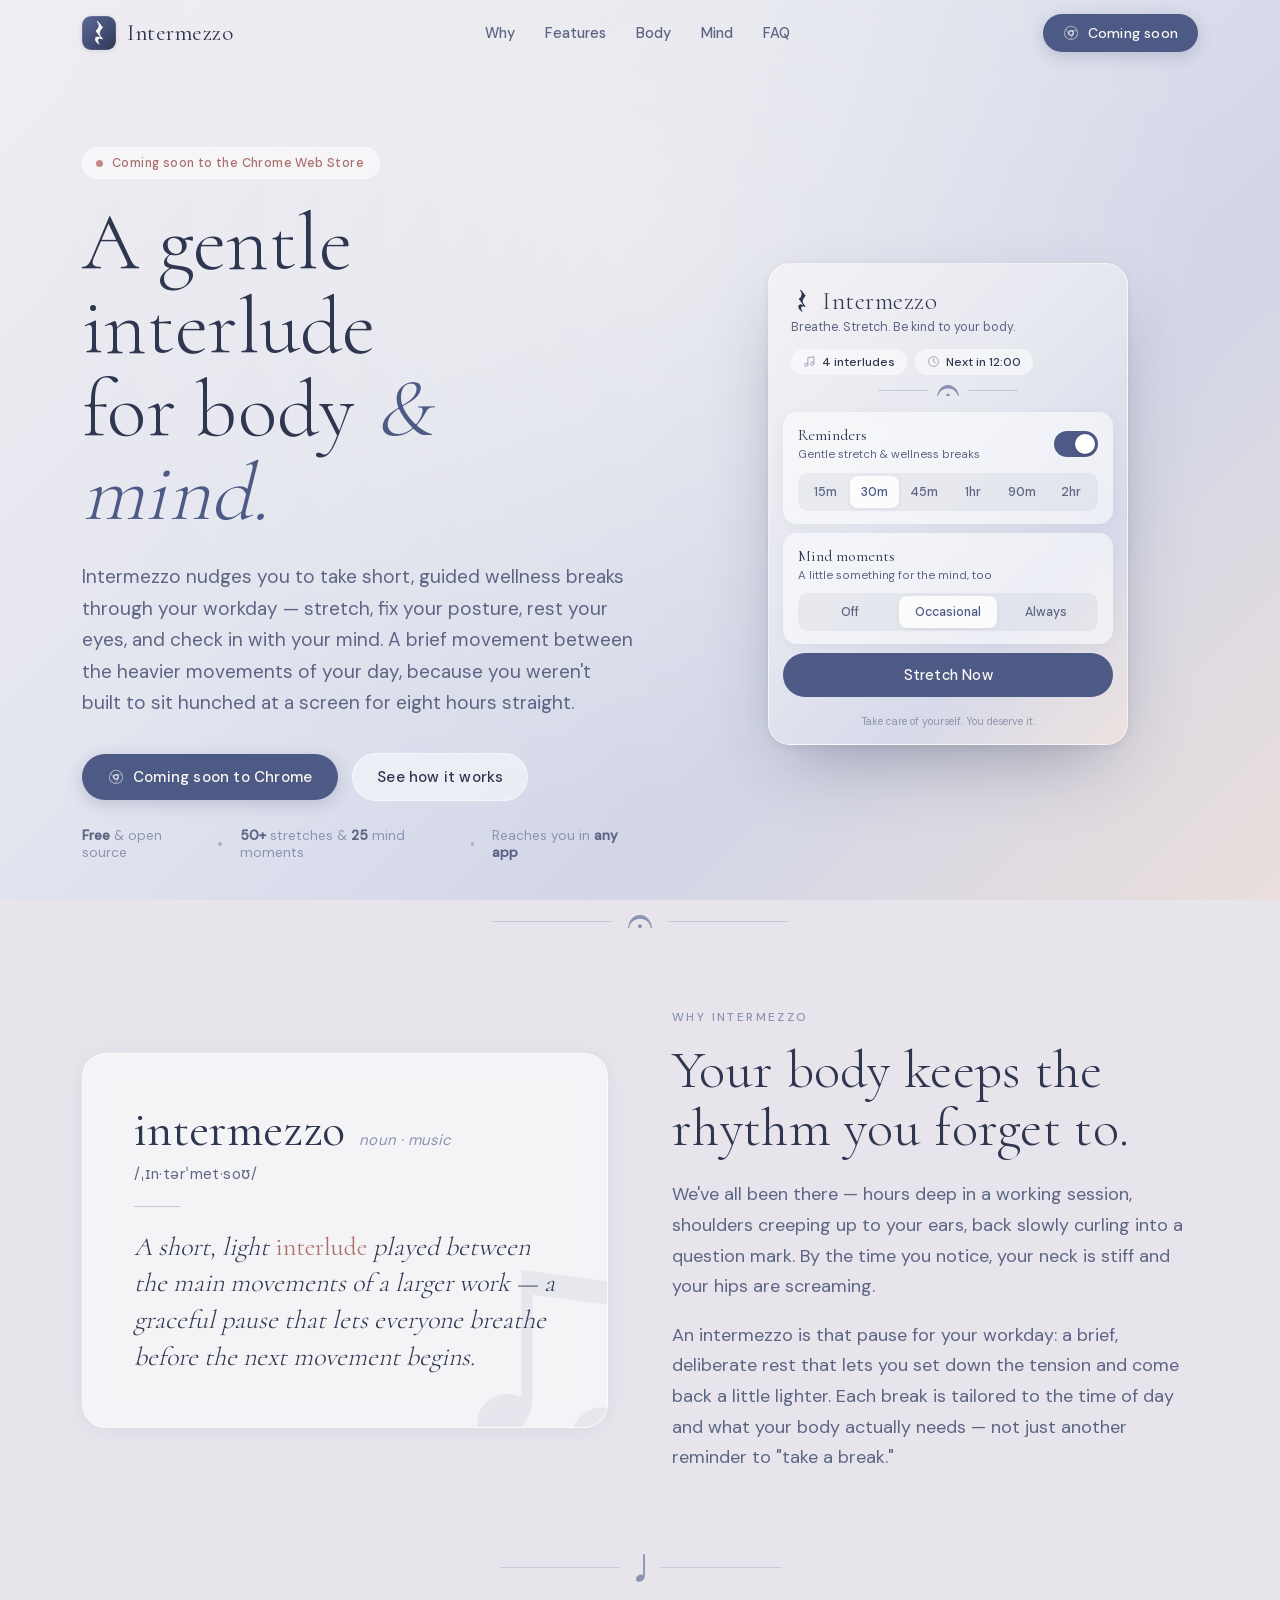
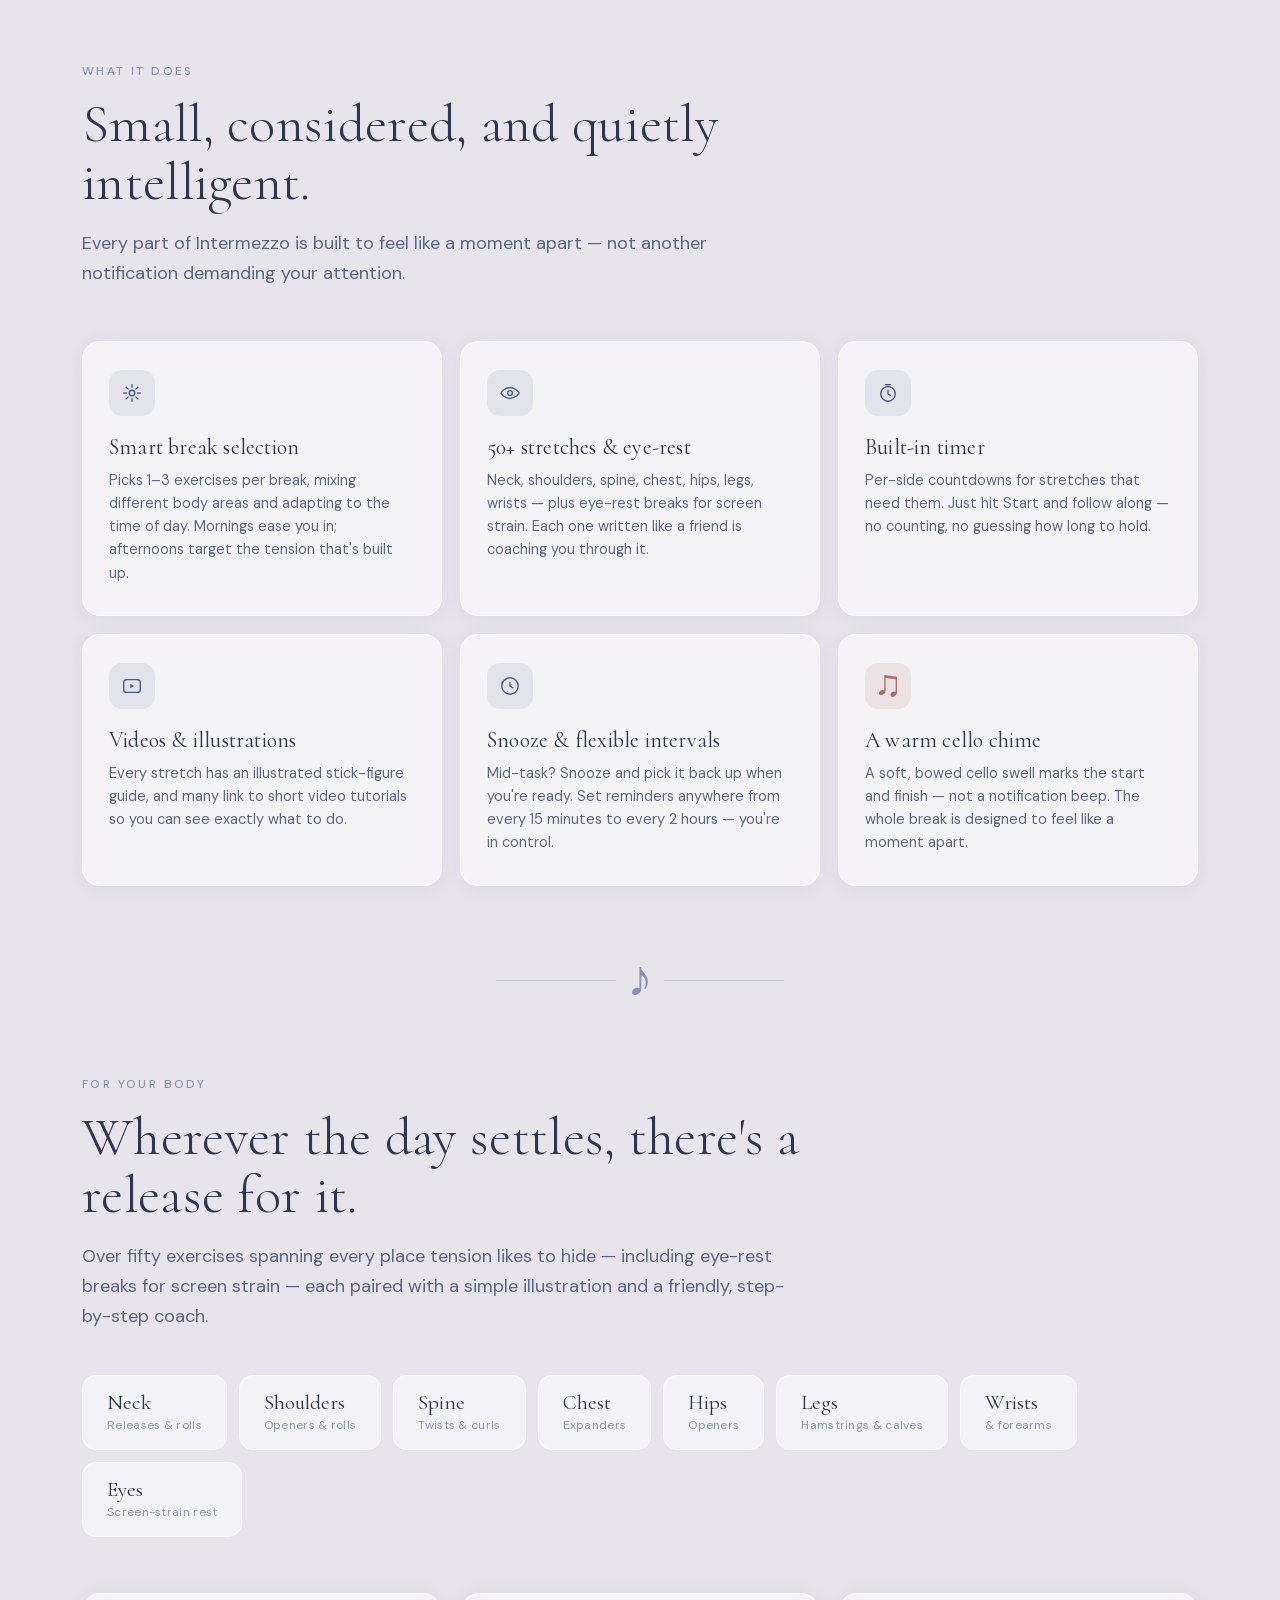
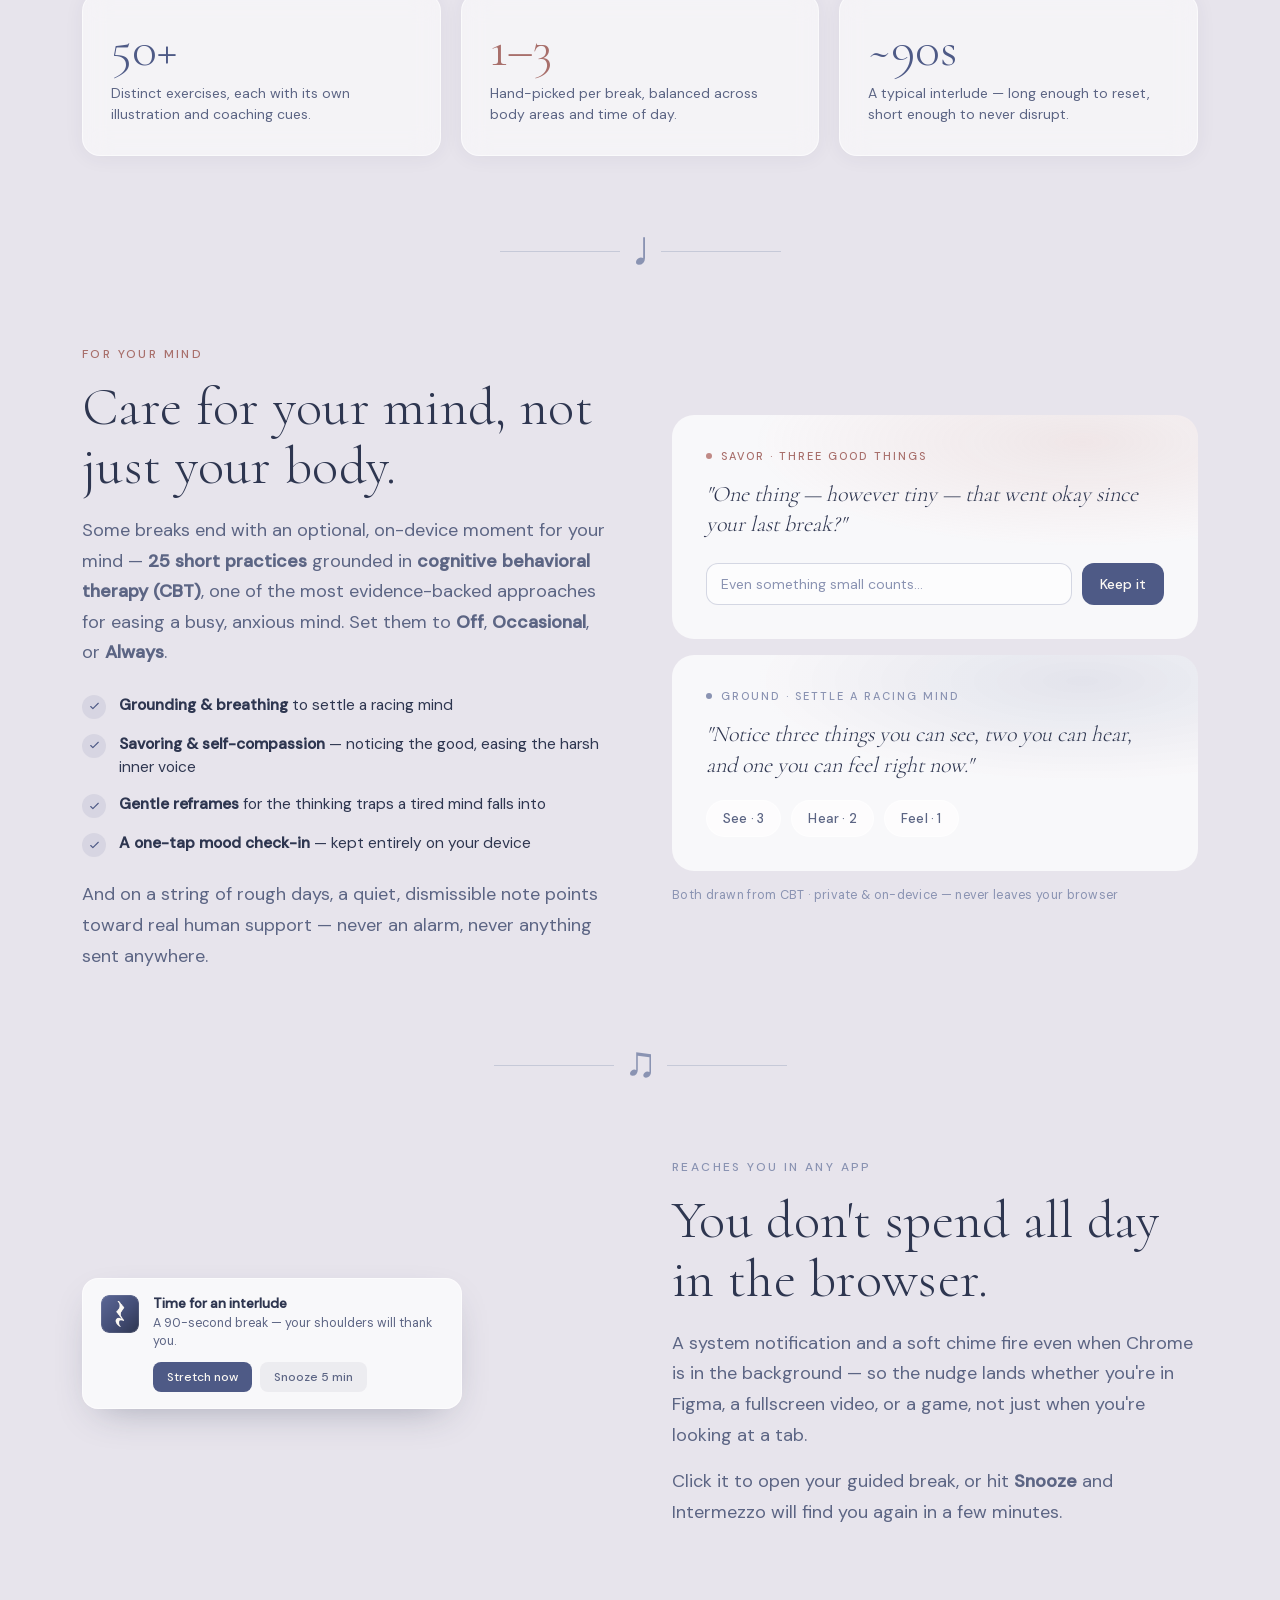
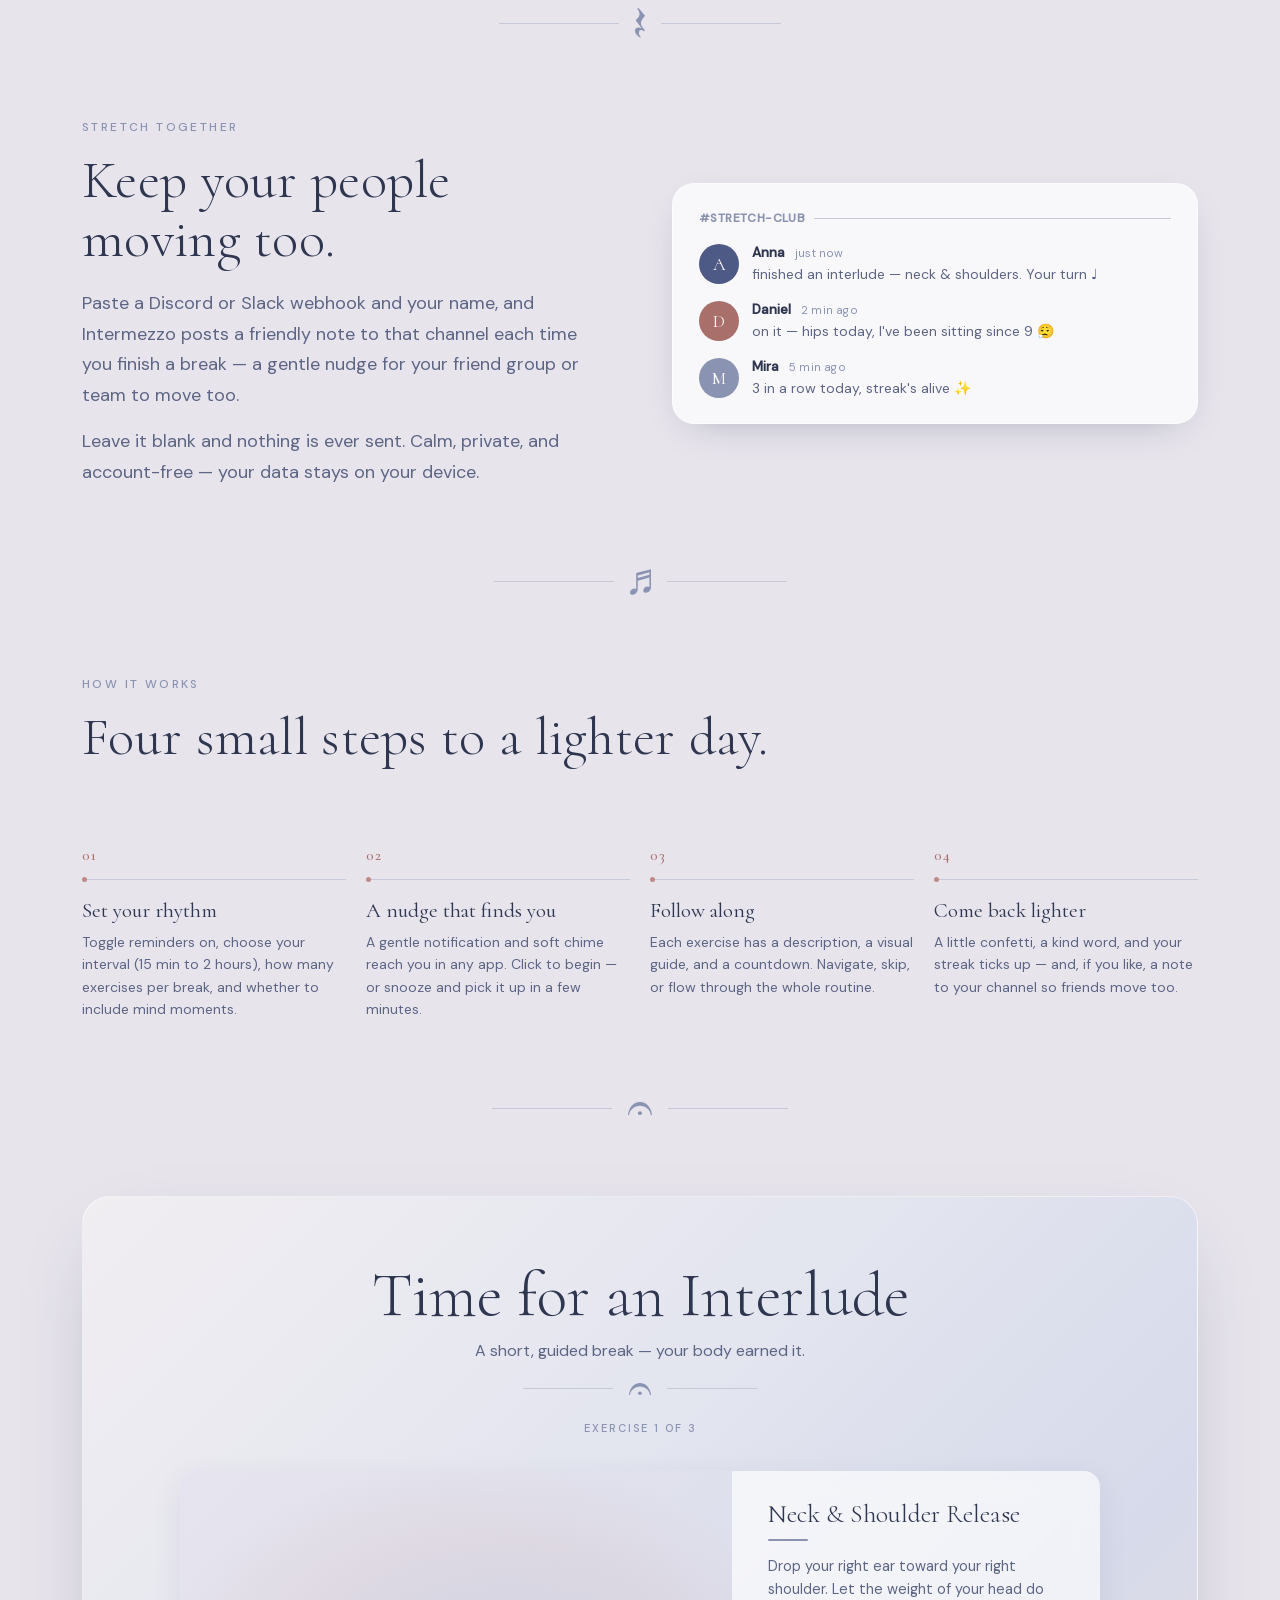
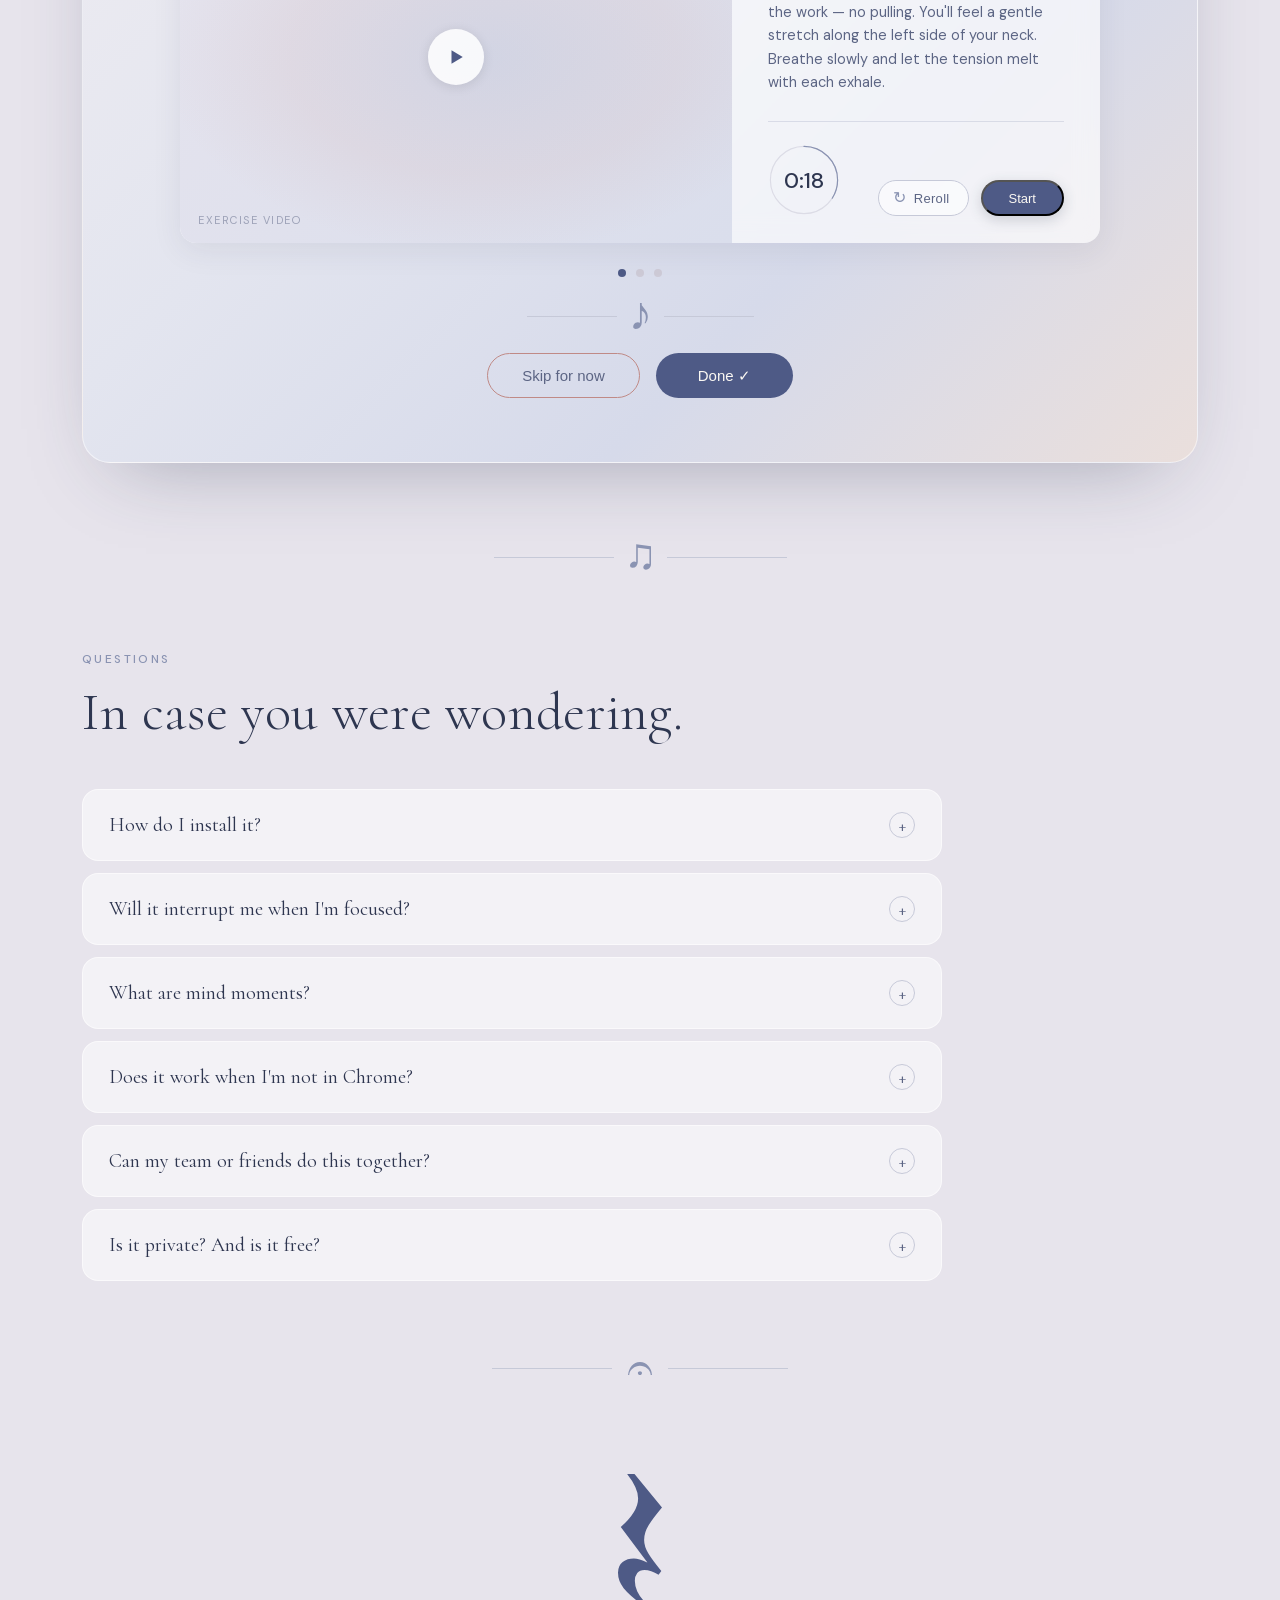
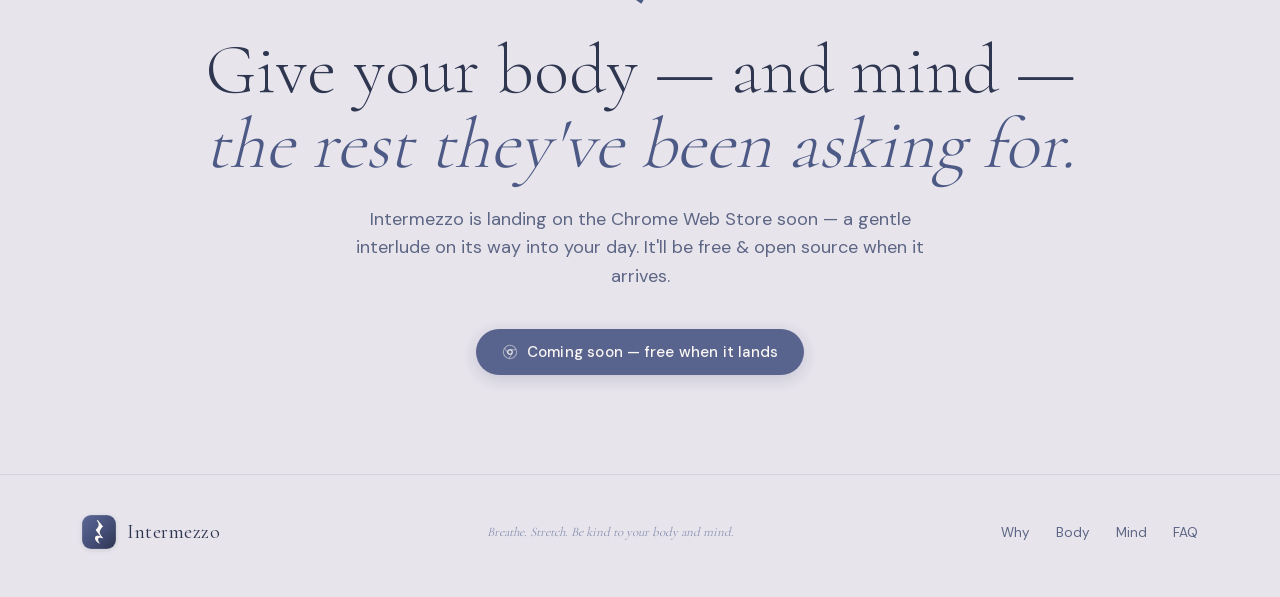
==== site/index.html @ 26ec8804 "feat(site): add /go→YouTube referral redirect, refresh favicon cache headers" ====
<!DOCTYPE html>
<html lang="en">
<head>
<meta charset="UTF-8" />
<meta name="viewport" content="width=device-width, initial-scale=1.0" />
<title>Intermezzo — Breathe, stretch, be kind to your body and mind</title>
<meta name="description" content="A Chrome extension with gentle reminders to stretch, fix your posture, and check in with your mind — reaching you in any app, throughout your workday." />
<link rel="canonical" href="https://intermezzo.care/" />
<meta name="theme-color" content="#E7E4EC" />

<!-- Open Graph / social -->
<meta property="og:type" content="website" />
<meta property="og:site_name" content="Intermezzo" />
<meta property="og:url" content="https://intermezzo.care/" />
<meta property="og:title" content="Intermezzo — A gentle interlude for body & mind" />
<meta property="og:description" content="A Chrome extension with gentle reminders to stretch, fix your posture, and check in with your mind — reaching you in any app, throughout your workday." />
<meta property="og:image" content="https://intermezzo.care/icon128.png" />
<meta name="twitter:card" content="summary" />
<meta name="twitter:title" content="Intermezzo — A gentle interlude for body & mind" />
<meta name="twitter:description" content="Gentle reminders to stretch, fix your posture, and check in with your mind — throughout your workday." />
<meta name="twitter:image" content="https://intermezzo.care/icon128.png" />

<link rel="icon" href="favicon.svg?v=2" type="image/svg+xml" />
<link rel="stylesheet" href="styles.css" />

<!-- Vercel Web Analytics -->
<script>
  window.va = window.va || function () { (window.vaq = window.vaq || []).push(arguments); };
</script>
<script defer src="https://cdn.vercel-insights.com/v1/script.js"></script>
</head>
<body>

<div class="bg-base"></div>
<div class="bg-breath"></div>

<!-- ===== NAV ===== -->
<header class="nav" id="nav">
  <div class="wrap nav-inner">
    <a class="brand" href="#top">
      <img class="mark" src="icon128.png" alt="Intermezzo" width="34" height="34" />
      <span class="name">Intermezzo</span>
    </a>
    <nav class="nav-links">
      <a href="#why">Why</a>
      <a href="#features">Features</a>
      <a href="#body">Body</a>
      <a href="#mind">Mind</a>
      <a href="#faq">FAQ</a>
    </nav>
    <a class="btn btn-primary btn-sm" href="#install">
      <svg class="chrome-dot" viewBox="0 0 24 24" fill="none" aria-hidden="true"><circle cx="12" cy="12" r="10" stroke="currentColor" stroke-width="1.6" opacity="0.5"/><circle cx="12" cy="12" r="3.4" stroke="currentColor" stroke-width="1.6"/><path d="M12 8.6H21M8.7 13.9L4.2 6.2M15.3 13.9L10.8 21.6" stroke="currentColor" stroke-width="1.4" opacity="0.5"/></svg>
      Coming soon
    </a>
  </div>
</header>

<a id="top"></a>

<!-- ===== HERO ===== -->
<section class="hero">
  <div class="wrap hero-grid">
    <div class="hero-copy">
      <span class="soon-badge"><span class="soon-dot"></span>Coming soon to the Chrome Web Store</span>
      <h1>A gentle interlude<br />for body <em>&amp; mind.</em></h1>
      <p class="lead">Intermezzo nudges you to take short, guided wellness breaks through your workday — stretch, fix your posture, rest your eyes, and check in with your mind. A brief movement between the heavier movements of your day, because you weren't built to sit hunched at a screen for eight hours straight.</p>
      <div class="hero-cta">
        <a class="btn btn-primary" href="#install">
          <svg class="chrome-dot" viewBox="0 0 24 24" fill="none" aria-hidden="true"><circle cx="12" cy="12" r="10" stroke="currentColor" stroke-width="1.6" opacity="0.5"/><circle cx="12" cy="12" r="3.4" stroke="currentColor" stroke-width="1.6"/><path d="M12 8.6H21M8.7 13.9L4.2 6.2M15.3 13.9L10.8 21.6" stroke="currentColor" stroke-width="1.4" opacity="0.5"/></svg>
          Coming soon to Chrome
        </a>
        <a class="btn btn-ghost" href="#how">See how it works</a>
      </div>
      <div class="hero-meta">
        <span><b>Free</b> &amp; open source</span>
        <span class="dot"></span>
        <span><b>50+</b> stretches &amp; <b>25</b> mind moments</span>
        <span class="dot"></span>
        <span>Reaches you in <b>any app</b></span>
      </div>
    </div>

    <!-- Popup mock -->
    <div class="popup-stage">
      <div class="popup-glow"></div>
      <div class="popup-card">
        <div class="pp-head">
          <div class="pp-brand">
            <svg class="pmark" viewBox="51 -878 256 755" fill="none" aria-hidden="true"><path d="M104-878L147-878L307-683Q257-624 230-581Q203-538 203-494L203-494Q203-457 227-416.50Q251-376 303-314L303-314L287-292Q243-320 205-320L205-320Q177-320 163-301.50Q149-283 149-257L149-257Q149-225 162.50-196.50Q176-168 199-142L199-142L186-123Q117-173 84-214Q51-255 51-303L51-303Q51-346 78-366Q105-386 143-386L143-386Q173-386 221-363L221-363L221-365L67-570Q168-659 168-736L168-736Q168-797 104-878L104-878Z" fill="#2E3650"/></svg>
            <span class="pp-title">Intermezzo</span>
          </div>
          <div class="pp-tag">Breathe. Stretch. Be kind to your body.</div>
          <div class="pp-stats">
            <span class="pp-pill">
              <svg width="13" height="13" viewBox="0 0 24 24" fill="none"><path d="M9 18V5l11-2v13" stroke="currentColor" stroke-width="1.5" stroke-linecap="round" stroke-linejoin="round"/><circle cx="6" cy="18" r="3" stroke="currentColor" stroke-width="1.5"/><circle cx="17" cy="16" r="3" stroke="currentColor" stroke-width="1.5"/></svg>
              4 interludes
            </span>
            <span class="pp-pill">
              <svg width="13" height="13" viewBox="0 0 24 24" fill="none"><circle cx="12" cy="12" r="9" stroke="currentColor" stroke-width="1.5"/><path d="M12 7v5l3.5 2" stroke="currentColor" stroke-width="1.5" stroke-linecap="round"/></svg>
              Next in 12:00
            </span>
          </div>
        </div>

        <div class="pp-divider">
          <span class="l"></span>
          <svg width="22" viewBox="50 -1000 658 352" fill="none" aria-hidden="true"><path d="M708-648L673-648Q671-698 646-743Q621-788 579.50-823Q538-858 486-878Q434-898 378-898L378-898Q324-898 272.50-879Q221-860 179-825.50Q137-791 111-746Q85-701 83-648L83-648L50-648Q57-720 83-783.50Q109-847 152-896Q195-945 252-972.50Q309-1000 378-1000L378-1000Q447-1000 505.50-971.50Q564-943 607.50-894Q651-845 677-781.50Q703-718 708-648L708-648ZM378-648L378-648Q353-648 337-662Q321-676 321-699L321-699Q321-719 337.50-732.50Q354-746 378-746L378-746Q401-746 417-731.50Q433-717 433-699L433-699Q433-676 417-662Q401-648 378-648Z" fill="#8A93B2"/></svg>
          <span class="l"></span>
        </div>

        <div class="pp-body">
          <div class="pp-card">
            <div class="pp-row">
              <div>
                <div class="pp-label">Reminders</div>
                <div class="pp-sub">Gentle stretch &amp; wellness breaks</div>
              </div>
              <div class="pp-switch"></div>
            </div>
            <div class="pp-interval" style="grid-template-columns:repeat(6,1fr);">
              <span>15m</span>
              <span class="on">30m</span>
              <span>45m</span>
              <span>1hr</span>
              <span>90m</span>
              <span>2hr</span>
            </div>
          </div>
          <div class="pp-card">
            <div class="pp-label">Mind moments</div>
            <div class="pp-sub">A little something for the mind, too</div>
            <div class="pp-interval three" style="margin-top:10px;">
              <span>Off</span>
              <span class="on">Occasional</span>
              <span>Always</span>
            </div>
          </div>
          <div class="pp-cta">Stretch Now</div>
        </div>
        <div class="pp-foot">Take care of yourself. You deserve it.</div>
      </div>
    </div>
  </div>
</section>

<!-- divider · fermata -->
<div class="wrap"><div class="fermata-rule">
  <span class="line"></span>
  <span class="glyph" style="display:inline-flex;"><svg width="24" height="13" viewBox="50 -1000 658 352" fill="none" aria-hidden="true"><path d="M708-648L673-648Q671-698 646-743Q621-788 579.50-823Q538-858 486-878Q434-898 378-898L378-898Q324-898 272.50-879Q221-860 179-825.50Q137-791 111-746Q85-701 83-648L83-648L50-648Q57-720 83-783.50Q109-847 152-896Q195-945 252-972.50Q309-1000 378-1000L378-1000Q447-1000 505.50-971.50Q564-943 607.50-894Q651-845 677-781.50Q703-718 708-648L708-648ZM378-648L378-648Q353-648 337-662Q321-676 321-699L321-699Q321-719 337.50-732.50Q354-746 378-746L378-746Q401-746 417-731.50Q433-717 433-699L433-699Q433-676 417-662Q401-648 378-648Z" fill="#8A93B2"/></svg></span>
  <span class="line"></span>
</div></div>

<!-- ===== WHY / DEFINITION ===== -->
<section class="band" id="why">
  <div class="wrap">
    <div class="why-grid">
      <div class="why-card glass reveal">
        <div class="def-word">intermezzo <span class="def-pos">noun · music</span></div>
        <div class="def-pron">/ˌɪn·tərˈmet·soʊ/</div>
        <div class="def-rule"></div>
        <p class="def-text">A short, light <span class="accent">interlude</span> played between the main movements of a larger work — a graceful pause that lets everyone breathe before the next movement begins.</p>
        <div class="why-glyphs">
          <svg width="150" viewBox="51 -566 484 587" fill="none" aria-hidden="true"><path d="M499-113L499-451L230-486L230-157Q230-100 196.50-62Q163-24 107-24L107-24Q51-24 51-72L51-72Q51-96 64-117.50Q77-139 99-152.50Q121-166 147-166L147-166Q172-166 194-157L194-157L194-566L535-521L535-113Q535-72 517-41.50Q499-11 471.50 5Q444 21 413 21L413 21Q357 21 357-28L357-28Q357-68 387-95Q417-122 455-122L455-122Q478-122 499-113L499-113Z" fill="currentColor"/></svg>
        </div>
      </div>
      <div class="why-body reveal">
        <div class="eyebrow" style="margin-bottom:16px;">Why Intermezzo</div>
        <h2 class="section-title" style="margin-bottom:22px;">Your body keeps the rhythm you forget to.</h2>
        <p>We've all been there — hours deep in a working session, shoulders creeping up to your ears, back slowly curling into a question mark. By the time you notice, your neck is stiff and your hips are screaming.</p>
        <p>An intermezzo is that pause for your workday: a brief, deliberate rest that lets you set down the tension and come back a little lighter. Each break is tailored to the time of day and what your body actually needs — not just another reminder to "take a break."</p>
      </div>
    </div>
  </div>
</section>

<!-- divider · quarter note -->
<div class="wrap"><div class="fermata-rule">
  <span class="line"></span>
  <span class="glyph" style="display:inline-flex;"><svg width="9" height="28" viewBox="51 -563 180 549" fill="none" aria-hidden="true"><path d="M194-148L194-563L231-563L231-148Q231-88 195.50-51Q160-14 107-14L107-14Q79-14 65-27.50Q51-41 51-63L51-63Q51-89 65-110Q79-131 102-144Q125-157 150-157L150-157Q172-157 194-148L194-148Z" fill="#8A93B2"/></svg></span>
  <span class="line"></span>
</div></div>

<!-- ===== FEATURES ===== -->
<section class="band" id="features">
  <div class="wrap">
    <div class="band-head reveal">
      <span class="eyebrow">What it does</span>
      <h2 class="section-title">Small, considered, and quietly intelligent.</h2>
      <p class="section-lead">Every part of Intermezzo is built to feel like a moment apart — not another notification demanding your attention.</p>
    </div>
    <div class="feat-grid">
      <div class="feat glass reveal">
        <div class="feat-ico">
          <svg width="22" height="22" viewBox="0 0 24 24" fill="none"><path d="M12 3v3M12 18v3M3 12h3M18 12h3M5.6 5.6l2.1 2.1M16.3 16.3l2.1 2.1M18.4 5.6l-2.1 2.1M7.7 16.3l-2.1 2.1" stroke="currentColor" stroke-width="1.5" stroke-linecap="round"/><circle cx="12" cy="12" r="3" stroke="currentColor" stroke-width="1.5"/></svg>
        </div>
        <h3>Smart break selection</h3>
        <p>Picks 1–3 exercises per break, mixing different body areas and adapting to the time of day. Mornings ease you in; afternoons target the tension that's built up.</p>
      </div>
      <div class="feat glass reveal">
        <div class="feat-ico">
          <svg width="22" height="22" viewBox="0 0 24 24" fill="none"><path d="M2 12s3.5-6 10-6 10 6 10 6-3.5 6-10 6-10-6-10-6Z" stroke="currentColor" stroke-width="1.5" stroke-linejoin="round"/><circle cx="12" cy="12" r="2.6" stroke="currentColor" stroke-width="1.5"/></svg>
        </div>
        <h3>50+ stretches &amp; eye-rest</h3>
        <p>Neck, shoulders, spine, chest, hips, legs, wrists — plus eye-rest breaks for screen strain. Each one written like a friend is coaching you through it.</p>
      </div>
      <div class="feat glass reveal">
        <div class="feat-ico">
          <svg width="22" height="22" viewBox="0 0 24 24" fill="none"><circle cx="12" cy="13" r="8" stroke="currentColor" stroke-width="1.5"/><path d="M12 9v4l2.6 1.6M9.5 3h5" stroke="currentColor" stroke-width="1.5" stroke-linecap="round"/></svg>
        </div>
        <h3>Built-in timer</h3>
        <p>Per-side countdowns for stretches that need them. Just hit Start and follow along — no counting, no guessing how long to hold.</p>
      </div>
      <div class="feat glass reveal">
        <div class="feat-ico">
          <svg width="22" height="22" viewBox="0 0 24 24" fill="none"><rect x="3" y="5" width="18" height="14" rx="3" stroke="currentColor" stroke-width="1.5"/><path d="M10 9.5l4.5 2.5L10 14.5V9.5Z" fill="currentColor"/></svg>
        </div>
        <h3>Videos &amp; illustrations</h3>
        <p>Every stretch has an illustrated stick-figure guide, and many link to short video tutorials so you can see exactly what to do.</p>
      </div>
      <div class="feat glass reveal">
        <div class="feat-ico">
          <svg width="22" height="22" viewBox="0 0 24 24" fill="none"><circle cx="12" cy="12" r="9" stroke="currentColor" stroke-width="1.5"/><path d="M12 8v4l3 2" stroke="currentColor" stroke-width="1.5" stroke-linecap="round"/><path d="M3 8c1.3-1.6 3-2.7 4.8-3.1" stroke="currentColor" stroke-width="1.5" stroke-linecap="round" opacity="0.55"/></svg>
        </div>
        <h3>Snooze &amp; flexible intervals</h3>
        <p>Mid-task? Snooze and pick it back up when you're ready. Set reminders anywhere from every 15 minutes to every 2 hours — you're in control.</p>
      </div>
      <div class="feat glass warm reveal">
        <div class="feat-ico">
          <svg width="18" height="22" viewBox="51 -566 484 587" fill="none" aria-hidden="true"><path d="M499-113L499-451L230-486L230-157Q230-100 196.50-62Q163-24 107-24L107-24Q51-24 51-72L51-72Q51-96 64-117.50Q77-139 99-152.50Q121-166 147-166L147-166Q172-166 194-157L194-157L194-566L535-521L535-113Q535-72 517-41.50Q499-11 471.50 5Q444 21 413 21L413 21Q357 21 357-28L357-28Q357-68 387-95Q417-122 455-122L455-122Q478-122 499-113L499-113Z" fill="currentColor"/></svg>
        </div>
        <h3>A warm cello chime</h3>
        <p>A soft, bowed cello swell marks the start and finish — not a notification beep. The whole break is designed to feel like a moment apart.</p>
      </div>
    </div>
  </div>
</section>

<!-- divider · eighth note -->
<div class="wrap"><div class="fermata-rule">
  <span class="line"></span>
  <span class="glyph" style="display:inline-flex;"><svg width="16" height="28" viewBox="51 -563 308 549" fill="none" aria-hidden="true"><path d="M194-148L194-563L231-563L231-514L305-420Q333-386 346-346Q359-306 359-265L359-265Q359-191 313-133L313-133L290-133Q318-193 318-254L318-254Q318-293 305-323.50Q292-354 272-373Q252-392 231-395L231-395L231-148Q231-88 195.50-51Q160-14 107-14L107-14Q79-14 65-27.50Q51-41 51-63L51-63Q51-89 65-110Q79-131 102-144Q125-157 150-157L150-157Q172-157 194-148L194-148Z" fill="#8A93B2"/></svg></span>
  <span class="line"></span>
</div></div>

<!-- ===== FOR YOUR BODY ===== -->
<section class="band" id="body">
  <div class="wrap">
    <div class="band-head reveal">
      <span class="eyebrow">For your body</span>
      <h2 class="section-title">Wherever the day settles, there's a release for it.</h2>
      <p class="section-lead">Over fifty exercises spanning every place tension likes to hide — including eye-rest breaks for screen strain — each paired with a simple illustration and a friendly, step-by-step coach.</p>
    </div>

    <div class="areas reveal">
      <div class="area-chip">
        <span class="ac-name">Neck</span>
        <span class="ac-n">Releases &amp; rolls</span>
      </div>
      <div class="area-chip">
        <span class="ac-name">Shoulders</span>
        <span class="ac-n">Openers &amp; rolls</span>
      </div>
      <div class="area-chip">
        <span class="ac-name">Spine</span>
        <span class="ac-n">Twists &amp; curls</span>
      </div>
      <div class="area-chip">
        <span class="ac-name">Chest</span>
        <span class="ac-n">Expanders</span>
      </div>
      <div class="area-chip">
        <span class="ac-name">Hips</span>
        <span class="ac-n">Openers</span>
      </div>
      <div class="area-chip">
        <span class="ac-name">Legs</span>
        <span class="ac-n">Hamstrings &amp; calves</span>
      </div>
      <div class="area-chip">
        <span class="ac-name">Wrists</span>
        <span class="ac-n">&amp; forearms</span>
      </div>
      <div class="area-chip">
        <span class="ac-name">Eyes</span>
        <span class="ac-n">Screen-strain rest</span>
      </div>
    </div>

    <div class="stretch-aside">
      <div class="saside glass reveal">
        <span class="big">50+</span>
        <span class="lbl">Distinct exercises, each with its own illustration and coaching cues.</span>
      </div>
      <div class="saside glass terra reveal">
        <span class="big">1–3</span>
        <span class="lbl">Hand-picked per break, balanced across body areas and time of day.</span>
      </div>
      <div class="saside glass reveal">
        <span class="big">~90s</span>
        <span class="lbl">A typical interlude — long enough to reset, short enough to never disrupt.</span>
      </div>
    </div>
  </div>
</section>

<!-- divider · quarter note -->
<div class="wrap"><div class="fermata-rule">
  <span class="line"></span>
  <span class="glyph" style="display:inline-flex;"><svg width="9" height="28" viewBox="51 -563 180 549" fill="none" aria-hidden="true"><path d="M194-148L194-563L231-563L231-148Q231-88 195.50-51Q160-14 107-14L107-14Q79-14 65-27.50Q51-41 51-63L51-63Q51-89 65-110Q79-131 102-144Q125-157 150-157L150-157Q172-157 194-148L194-148Z" fill="#8A93B2"/></svg></span>
  <span class="line"></span>
</div></div>

<!-- ===== FOR YOUR MIND ===== -->
<section class="band" id="mind">
  <div class="wrap">
    <div class="split">
      <div class="split-body reveal">
        <span class="eyebrow" style="color:var(--terra-deep);">For your mind</span>
        <h2 class="section-title">Care for your mind, not just your body.</h2>
        <p>Some breaks end with an optional, on-device moment for your mind — <b>25 short practices</b> grounded in <b>cognitive behavioral therapy (CBT)</b>, one of the most evidence-backed approaches for easing a busy, anxious mind. Set them to <b>Off</b>, <b>Occasional</b>, or <b>Always</b>.</p>
        <ul class="split-list">
          <li><span class="tick"><svg width="13" height="13" viewBox="0 0 24 24" fill="none"><path d="M5 12l4 4 10-10" stroke="currentColor" stroke-width="2" stroke-linecap="round" stroke-linejoin="round"/></svg></span><span><b>Grounding &amp; breathing</b> to settle a racing mind</span></li>
          <li><span class="tick"><svg width="13" height="13" viewBox="0 0 24 24" fill="none"><path d="M5 12l4 4 10-10" stroke="currentColor" stroke-width="2" stroke-linecap="round" stroke-linejoin="round"/></svg></span><span><b>Savoring &amp; self-compassion</b> — noticing the good, easing the harsh inner voice</span></li>
          <li><span class="tick"><svg width="13" height="13" viewBox="0 0 24 24" fill="none"><path d="M5 12l4 4 10-10" stroke="currentColor" stroke-width="2" stroke-linecap="round" stroke-linejoin="round"/></svg></span><span><b>Gentle reframes</b> for the thinking traps a tired mind falls into</span></li>
          <li><span class="tick"><svg width="13" height="13" viewBox="0 0 24 24" fill="none"><path d="M5 12l4 4 10-10" stroke="currentColor" stroke-width="2" stroke-linecap="round" stroke-linejoin="round"/></svg></span><span><b>A one-tap mood check-in</b> — kept entirely on your device</span></li>
        </ul>
        <p class="mind-aside">And on a string of rough days, a quiet, dismissible note points toward real human support — never an alarm, never anything sent anywhere.</p>
      </div>
      <div class="split-visual reveal">
        <div class="mind-examples">
          <div class="mind-card">
            <div class="mind-eyebrow"><span class="dotm"></span> Savor · three good things</div>
            <p class="mind-prompt">"One thing — however tiny — that went okay since your last break?"</p>
            <div class="savoring-row">
              <input class="savoring-input" type="text" placeholder="Even something small counts…" readonly />
              <button class="mind-keep" type="button">Keep it</button>
            </div>
          </div>
          <div class="mind-card ground">
            <div class="mind-eyebrow moss"><span class="dotm"></span> Ground · settle a racing mind</div>
            <p class="mind-prompt">"Notice three things you can see, two you can hear, and one you can feel right now."</p>
            <div class="ground-senses">
              <span class="sense">See · 3</span>
              <span class="sense">Hear · 2</span>
              <span class="sense">Feel · 1</span>
            </div>
          </div>
        </div>
        <p class="mind-foot">Both drawn from CBT · private &amp; on-device — never leaves your browser</p>
      </div>
    </div>
  </div>
</section>

<!-- divider · beamed eighths -->
<div class="wrap"><div class="fermata-rule">
  <span class="line"></span>
  <span class="glyph" style="display:inline-flex;"><svg width="21" height="26" viewBox="51 -566 484 587" fill="none" aria-hidden="true"><path d="M499-113L499-451L230-486L230-157Q230-100 196.50-62Q163-24 107-24L107-24Q51-24 51-72L51-72Q51-96 64-117.50Q77-139 99-152.50Q121-166 147-166L147-166Q172-166 194-157L194-157L194-566L535-521L535-113Q535-72 517-41.50Q499-11 471.50 5Q444 21 413 21L413 21Q357 21 357-28L357-28Q357-68 387-95Q417-122 455-122L455-122Q478-122 499-113L499-113Z" fill="#8A93B2"/></svg></span>
  <span class="line"></span>
</div></div>

<!-- ===== REACHES YOU ANYWHERE ===== -->
<section class="band">
  <div class="wrap">
    <div class="split reverse">
      <div class="split-visual reveal">
        <div class="notif">
          <div class="notif-ico">
            <img src="icon128.png" alt="Intermezzo" width="38" height="38" style="border-radius:8px;display:block;" />
          </div>
          <div class="notif-body">
            <div class="notif-title">Time for an interlude</div>
            <div class="notif-sub">A 90-second break — your shoulders will thank you.</div>
            <div class="notif-actions">
              <span class="notif-btn">Stretch now</span>
              <span class="notif-btn ghost">Snooze 5 min</span>
            </div>
          </div>
        </div>
      </div>
      <div class="split-body reveal">
        <span class="eyebrow">Reaches you in any app</span>
        <h2 class="section-title">You don't spend all day in the browser.</h2>
        <p>A system notification and a soft chime fire even when Chrome is in the background — so the nudge lands whether you're in Figma, a fullscreen video, or a game, not just when you're looking at a tab.</p>
        <p>Click it to open your guided break, or hit <b>Snooze</b> and Intermezzo will find you again in a few minutes.</p>
      </div>
    </div>
  </div>
</section>

<!-- divider · quarter rest -->
<div class="wrap"><div class="fermata-rule">
  <span class="line"></span>
  <span class="glyph" style="display:inline-flex;"><svg width="10" height="30" viewBox="51 -878 256 755" fill="none" aria-hidden="true"><path d="M104-878L147-878L307-683Q257-624 230-581Q203-538 203-494L203-494Q203-457 227-416.50Q251-376 303-314L303-314L287-292Q243-320 205-320L205-320Q177-320 163-301.50Q149-283 149-257L149-257Q149-225 162.50-196.50Q176-168 199-142L199-142L186-123Q117-173 84-214Q51-255 51-303L51-303Q51-346 78-366Q105-386 143-386L143-386Q173-386 221-363L221-363L221-365L67-570Q168-659 168-736L168-736Q168-797 104-878L104-878Z" fill="#8A93B2"/></svg></span>
  <span class="line"></span>
</div></div>

<!-- ===== STRETCH TOGETHER ===== -->
<section class="band">
  <div class="wrap">
    <div class="split">
      <div class="split-body reveal">
        <span class="eyebrow">Stretch together</span>
        <h2 class="section-title">Keep your people moving too.</h2>
        <p>Paste a Discord or Slack webhook and your name, and Intermezzo posts a friendly note to that channel each time you finish a break — a gentle nudge for your friend group or team to move too.</p>
        <p>Leave it blank and nothing is ever sent. Calm, private, and account-free — your data stays on your device.</p>
      </div>
      <div class="split-visual reveal">
        <div class="chat-card">
          <div class="chat-head"><span>#stretch-club</span><span class="ch-line"></span></div>
          <div class="chat-msg">
            <div class="chat-av a">A</div>
            <div class="chat-body">
              <div class="chat-name">Anna <span>just now</span></div>
              <div class="chat-text">finished an interlude — neck &amp; shoulders. Your turn <span class="glyph-inline">♩</span></div>
            </div>
          </div>
          <div class="chat-msg">
            <div class="chat-av b">D</div>
            <div class="chat-body">
              <div class="chat-name">Daniel <span>2 min ago</span></div>
              <div class="chat-text">on it — hips today, I've been sitting since 9 😮‍💨</div>
            </div>
          </div>
          <div class="chat-msg">
            <div class="chat-av c">M</div>
            <div class="chat-body">
              <div class="chat-name">Mira <span>5 min ago</span></div>
              <div class="chat-text">3 in a row today, streak's alive ✨</div>
            </div>
          </div>
        </div>
      </div>
    </div>
  </div>
</section>

<!-- divider · beamed sixteenths -->
<div class="wrap"><div class="fermata-rule">
  <span class="line"></span>
  <span class="glyph" style="display:inline-flex;"><svg width="21" height="26" viewBox="51 -566 484 587" fill="none" aria-hidden="true"><path d="M535-566L535-158Q535-116 517-86Q499-56 471.50-40Q444-24 413-24L413-24Q357-24 357-73L357-73Q357-113 387-140Q417-167 455-167L455-167Q478-167 499-158L499-158L499-377L230-304L230-112Q230-55 196.50-17Q163 21 107 21L107 21Q79 21 65 8Q51-5 51-27L51-27Q51-51 64-72.50Q77-94 99-107.50Q121-121 147-121L147-121Q172-121 194-112L194-112L194-479L535-566ZM230-422L230-366L499-439L499-496L230-422Z" fill="#8A93B2"/></svg></span>
  <span class="line"></span>
</div></div>

<!-- ===== HOW IT WORKS ===== -->
<section class="band" id="how">
  <div class="wrap">
    <div class="band-head reveal">
      <span class="eyebrow">How it works</span>
      <h2 class="section-title">Four small steps to a lighter day.</h2>
    </div>
    <div class="steps">
      <div class="step reveal">
        <div class="step-line"></div>
        <h3>Set your rhythm</h3>
        <p>Toggle reminders on, choose your interval (15 min to 2 hours), how many exercises per break, and whether to include mind moments.</p>
      </div>
      <div class="step reveal">
        <div class="step-line"></div>
        <h3>A nudge that finds you</h3>
        <p>A gentle notification and soft chime reach you in any app. Click to begin — or snooze and pick it up in a few minutes.</p>
      </div>
      <div class="step reveal">
        <div class="step-line"></div>
        <h3>Follow along</h3>
        <p>Each exercise has a description, a visual guide, and a countdown. Navigate, skip, or flow through the whole routine.</p>
      </div>
      <div class="step reveal">
        <div class="step-line"></div>
        <h3>Come back lighter</h3>
        <p>A little confetti, a kind word, and your streak ticks up — and, if you like, a note to your channel so friends move too.</p>
      </div>
    </div>
  </div>
</section>

<!-- divider · fermata -->
<div class="wrap"><div class="fermata-rule">
  <span class="line"></span>
  <span class="glyph" style="display:inline-flex;"><svg width="24" height="13" viewBox="50 -1000 658 352" fill="none" aria-hidden="true"><path d="M708-648L673-648Q671-698 646-743Q621-788 579.50-823Q538-858 486-878Q434-898 378-898L378-898Q324-898 272.50-879Q221-860 179-825.50Q137-791 111-746Q85-701 83-648L83-648L50-648Q57-720 83-783.50Q109-847 152-896Q195-945 252-972.50Q309-1000 378-1000L378-1000Q447-1000 505.50-971.50Q564-943 607.50-894Q651-845 677-781.50Q703-718 708-648L708-648ZM378-648L378-648Q353-648 337-662Q321-676 321-699L321-699Q321-719 337.50-732.50Q354-746 378-746L378-746Q401-746 417-731.50Q433-717 433-699L433-699Q433-676 417-662Q401-648 378-648Z" fill="#8A93B2"/></svg></span>
  <span class="line"></span>
</div></div>

<!-- ===== INTERLUDE PREVIEW (faithful to the in-app break screen) ===== -->
<section class="band" id="interlude">
  <div class="wrap">
    <div class="interlude reveal">
      <div class="interlude-head">
        <div class="title">Time for an Interlude</div>
        <div class="sub">A short, guided break — your body earned it.</div>
        <div class="fermata-rule" style="margin-top:22px;">
          <span class="line" style="width:90px;"></span>
          <span class="glyph" style="display:inline-flex;">
            <svg width="22" height="12" viewBox="50 -1000 658 352" fill="none" aria-hidden="true"><path d="M708-648L673-648Q671-698 646-743Q621-788 579.50-823Q538-858 486-878Q434-898 378-898L378-898Q324-898 272.50-879Q221-860 179-825.50Q137-791 111-746Q85-701 83-648L83-648L50-648Q57-720 83-783.50Q109-847 152-896Q195-945 252-972.50Q309-1000 378-1000L378-1000Q447-1000 505.50-971.50Q564-943 607.50-894Q651-845 677-781.50Q703-718 708-648L708-648ZM378-648L378-648Q353-648 337-662Q321-676 321-699L321-699Q321-719 337.50-732.50Q354-746 378-746L378-746Q401-746 417-731.50Q433-717 433-699L433-699Q433-676 417-662Q401-648 378-648Z" fill="#8A93B2"/></svg>
          </span>
          <span class="line" style="width:90px;"></span>
        </div>
        <div class="ex-label">Exercise 1 of 3</div>
      </div>

      <div class="ex-panel">
        <div class="ex-media">
          <div class="ex-play">
            <svg width="18" height="18" viewBox="0 0 16 16" fill="none"><path d="M4 2L14 8L4 14V2Z" fill="currentColor"/></svg>
          </div>
          <span class="ex-vlabel">Exercise video</span>
        </div>
        <div class="ex-content">
          <div class="ex-name">Neck &amp; Shoulder Release</div>
          <div class="ex-underline"></div>
          <p class="ex-desc">Drop your right ear toward your right shoulder. Let the weight of your head do the work — no pulling. You'll feel a gentle stretch along the left side of your neck. Breathe slowly and let the tension melt with each exhale.</p>
          <div class="ex-timer">
            <div class="ex-ring">
              <svg viewBox="0 0 180 180" aria-hidden="true">
                <circle class="rbg" cx="90" cy="90" r="84"></circle>
                <circle class="rprog" cx="90" cy="90" r="84"></circle>
              </svg>
              <div class="ex-time">0:18</div>
            </div>
            <div class="ex-btns">
              <button class="ex-reroll" type="button"><span class="rg">↻</span> Reroll</button>
              <button class="ex-start" type="button">Start</button>
            </div>
          </div>
        </div>
      </div>

      <div class="ex-dots">
        <span class="d active"></span>
        <span class="d"></span>
        <span class="d"></span>
      </div>

      <div class="fermata-rule" style="margin-top:26px;">
        <span class="line" style="width:90px;"></span>
        <span class="glyph" style="display:inline-flex;">
          <svg width="15" height="26" viewBox="51 -563 308 549" fill="none" aria-hidden="true"><path d="M194-148L194-563L231-563L231-514L305-420Q333-386 346-346Q359-306 359-265L359-265Q359-191 313-133L313-133L290-133Q318-193 318-254L318-254Q318-293 305-323.50Q292-354 272-373Q252-392 231-395L231-395L231-148Q231-88 195.50-51Q160-14 107-14L107-14Q79-14 65-27.50Q51-41 51-63L51-63Q51-89 65-110Q79-131 102-144Q125-157 150-157L150-157Q172-157 194-148L194-148Z" fill="#8A93B2"/></svg>
        </span>
        <span class="line" style="width:90px;"></span>
      </div>

      <div class="ex-actions">
        <button class="ex-skip" type="button">Skip for now</button>
        <button class="ex-done" type="button">Done ✓</button>
      </div>
    </div>
  </div>
</section>

<!-- divider · beamed eighths -->
<div class="wrap"><div class="fermata-rule">
  <span class="line"></span>
  <span class="glyph" style="display:inline-flex;"><svg width="21" height="26" viewBox="51 -566 484 587" fill="none" aria-hidden="true"><path d="M499-113L499-451L230-486L230-157Q230-100 196.50-62Q163-24 107-24L107-24Q51-24 51-72L51-72Q51-96 64-117.50Q77-139 99-152.50Q121-166 147-166L147-166Q172-166 194-157L194-157L194-566L535-521L535-113Q535-72 517-41.50Q499-11 471.50 5Q444 21 413 21L413 21Q357 21 357-28L357-28Q357-68 387-95Q417-122 455-122L455-122Q478-122 499-113L499-113Z" fill="#8A93B2"/></svg></span>
  <span class="line"></span>
</div></div>

<!-- ===== FAQ ===== -->
<section class="band" id="faq">
  <div class="wrap">
    <div class="band-head reveal">
      <span class="eyebrow">Questions</span>
      <h2 class="section-title">In case you were wondering.</h2>
    </div>
    <div class="faq-grid">
      <details class="faq reveal">
        <summary>How do I install it? <span class="q-mark">+</span></summary>
        <div class="faq-body">Intermezzo is a Chrome extension that's launching on the Chrome Web Store soon. Once it's live, you'll add it to Chrome and a quarter-rest icon appears in your toolbar — click it to set your interval, choose your break, or start one right away. No account, no setup.</div>
      </details>
      <details class="faq reveal">
        <summary>Will it interrupt me when I'm focused? <span class="q-mark">+</span></summary>
        <div class="faq-body">Only as often as you ask it to. You choose the interval — anywhere from 15 minutes to 2 hours — and you can toggle reminders off entirely. When a nudge does arrive, it's a soft notification you can act on or snooze for a few minutes; never a jarring pop-up.</div>
      </details>
      <details class="faq reveal">
        <summary>What are mind moments? <span class="q-mark">+</span></summary>
        <div class="faq-body">An optional moment for your mind that some breaks end with — 25 short practices drawn from cognitive behavioral therapy (CBT): grounding and breathing, savoring and self-compassion, gentle reframes for common thinking traps, and a one-tap mood check-in. You can set them to Off, Occasional, or Always. Everything stays on your device.</div>
      </details>
      <details class="faq reveal">
        <summary>Does it work when I'm not in Chrome? <span class="q-mark">+</span></summary>
        <div class="faq-body">Yes. Intermezzo sends a system notification and a chime that reach you even when Chrome is in the background — so a break finds you whether you're in another app, a fullscreen video, or a game.</div>
      </details>
      <details class="faq reveal">
        <summary>Can my team or friends do this together? <span class="q-mark">+</span></summary>
        <div class="faq-body">If you'd like. Paste a Discord or Slack webhook URL and your name in the popup, and Intermezzo posts a friendly note to that channel when you finish a break. Leave it blank and nothing is ever sent — it's entirely opt-in.</div>
      </details>
      <details class="faq reveal">
        <summary>Is it private? And is it free? <span class="q-mark">+</span></summary>
        <div class="faq-body">Yes to both. Intermezzo is free and open source, with no account and no tracking. Your settings, streak, and mood notes stay on your device — the only thing ever sent anywhere is the optional stretch-together message, to the webhook you enter yourself.</div>
      </details>
    </div>
  </div>
</section>

<!-- divider · fermata (hold before the close) -->
<div class="wrap"><div class="fermata-rule">
  <span class="line"></span>
  <span class="glyph" style="display:inline-flex;"><svg width="24" height="13" viewBox="50 -1000 658 352" fill="none" aria-hidden="true"><path d="M708-648L673-648Q671-698 646-743Q621-788 579.50-823Q538-858 486-878Q434-898 378-898L378-898Q324-898 272.50-879Q221-860 179-825.50Q137-791 111-746Q85-701 83-648L83-648L50-648Q57-720 83-783.50Q109-847 152-896Q195-945 252-972.50Q309-1000 378-1000L378-1000Q447-1000 505.50-971.50Q564-943 607.50-894Q651-845 677-781.50Q703-718 708-648L708-648ZM378-648L378-648Q353-648 337-662Q321-676 321-699L321-699Q321-719 337.50-732.50Q354-746 378-746L378-746Q401-746 417-731.50Q433-717 433-699L433-699Q433-676 417-662Q401-648 378-648Z" fill="#8A93B2"/></svg></span>
  <span class="line"></span>
</div></div>

<!-- ===== CLOSING CTA ===== -->
<section class="closing" id="install">
  <div class="wrap">
    <div class="emblem reveal" style="display:flex;justify-content:center;">
      <span class="glyph" style="display:inline-flex;">
        <svg width="44" viewBox="51 -878 256 755" fill="none" aria-hidden="true"><path d="M104-878L147-878L307-683Q257-624 230-581Q203-538 203-494L203-494Q203-457 227-416.50Q251-376 303-314L303-314L287-292Q243-320 205-320L205-320Q177-320 163-301.50Q149-283 149-257L149-257Q149-225 162.50-196.50Q176-168 199-142L199-142L186-123Q117-173 84-214Q51-255 51-303L51-303Q51-346 78-366Q105-386 143-386L143-386Q173-386 221-363L221-363L221-365L67-570Q168-659 168-736L168-736Q168-797 104-878L104-878Z" fill="#4E5A86"/></svg>
      </span>
    </div>
    <h2 class="reveal">Give your body — and mind —<br /><em>the rest they've been asking for.</em></h2>
    <p class="reveal">Intermezzo is landing on the Chrome Web Store soon — a gentle interlude on its way into your day. It'll be free &amp; open source when it arrives.</p>
    <div class="reveal" style="display:flex;gap:14px;justify-content:center;flex-wrap:wrap;">
      <span class="btn btn-primary is-soon" aria-disabled="true">
        <svg class="chrome-dot" viewBox="0 0 24 24" fill="none" aria-hidden="true"><circle cx="12" cy="12" r="10" stroke="currentColor" stroke-width="1.6" opacity="0.5"/><circle cx="12" cy="12" r="3.4" stroke="currentColor" stroke-width="1.6"/><path d="M12 8.6H21M8.7 13.9L4.2 6.2M15.3 13.9L10.8 21.6" stroke="currentColor" stroke-width="1.4" opacity="0.5"/></svg>
        Coming soon — free when it lands
      </span>
    </div>
  </div>
</section>

<!-- ===== FOOTER ===== -->
<footer class="footer">
  <div class="wrap footer-inner">
    <a class="brand" href="#top">
      <img class="mark" src="icon128.png" alt="Intermezzo" width="34" height="34" />
      <span class="name">Intermezzo</span>
    </a>
    <span class="footer-note">Breathe. Stretch. Be kind to your body and mind.</span>
    <nav class="footer-links">
      <a href="#why">Why</a>
      <a href="#body">Body</a>
      <a href="#mind">Mind</a>
      <a href="#faq">FAQ</a>
    </nav>
  </div>
</footer>

<script>
  // Nav background on scroll
  const nav = document.getElementById('nav');
  const onScroll = () => nav.classList.toggle('scrolled', window.scrollY > 12);
  onScroll();
  window.addEventListener('scroll', onScroll, { passive: true });

  // Reveal on scroll
  const io = new IntersectionObserver((entries) => {
    entries.forEach((e) => {
      if (e.isIntersecting) { e.target.classList.add('in'); io.unobserve(e.target); }
    });
  }, { threshold: 0.12, rootMargin: '0px 0px -8% 0px' });
  document.querySelectorAll('.reveal').forEach((el, i) => {
    el.style.transitionDelay = (Math.min(i % 4, 3) * 0.07) + 's';
    io.observe(el);
  });
</script>

</body>
</html>
---- site/styles.css ----
/* ===== Intermezzo — Landing Page ===== */
@import url('fonts/fonts.css');

:root {
  --olive: #2E3650;
  --sage: #5C6584;
  --moss: #8A93B2;
  --moss-light: #AAB2CC;
  --forest: #4E5A86;
  --forest-dark: #3E4A72;
  --terra: #C08A86;
  --terra-light: #D2A39E;
  --terra-deep: #A86F6B;
  --stone: #CDCAD6;
  --soft-line: #C6C9D8;
  --cream: #FBF8F3;
  --cream-warm: #F1EEF1;

  --card-bg: rgba(255, 255, 255, 0.55);
  --card-strong: rgba(255, 255, 255, 0.72);
  --card-border: rgba(255, 255, 255, 0.55);
  --hairline: rgba(46, 54, 80, 0.10);

  --serif: 'Cormorant', Georgia, 'Times New Roman', serif;
  --sans: 'DM Sans', -apple-system, BlinkMacSystemFont, 'Segoe UI', system-ui, sans-serif;

  --ease-out: cubic-bezier(0.4, 0, 0.2, 1);
  --ease-spring: cubic-bezier(0.34, 1.56, 0.64, 1);

  --maxw: 1180px;
}

* { margin: 0; padding: 0; box-sizing: border-box; }

html { scroll-behavior: smooth; }

body {
  font-family: var(--sans);
  color: var(--olive);
  background: #E7E4EC;
  -webkit-font-smoothing: antialiased;
  text-rendering: optimizeLegibility;
  overflow-x: hidden;
  position: relative;
}

/* ===== Ambient breathing background ===== */
.bg-base {
  position: fixed;
  inset: 0;
  z-index: -2;
  background: linear-gradient(135deg, #F1EEF2 0%, #E3E5EF 38%, #D2D6E8 68%, #E9DEDB 100%);
}
.bg-breath {
  position: fixed;
  inset: -10%;
  z-index: -1;
  pointer-events: none;
  background: radial-gradient(circle at 50% 30%, rgba(251, 248, 243, 0.6) 0%, rgba(227, 229, 239, 0) 55%);
  opacity: 0.6;
}
@media (prefers-reduced-motion: no-preference) {
  .bg-breath { animation: breathe 11s var(--ease-out) infinite; }
}
@keyframes breathe {
  0%, 100% { transform: scale(1);    opacity: 0.45; }
  50%      { transform: scale(1.16); opacity: 0.85; }
}

/* Faint notation glyph drifting in the page margins */
.page-glyph {
  position: absolute;
  color: var(--moss);
  opacity: 0.06;
  z-index: 0;
  pointer-events: none;
}

::selection { background: rgba(192, 138, 134, 0.28); }

/* ===== Layout primitives ===== */
.wrap {
  width: 100%;
  max-width: var(--maxw);
  margin: 0 auto;
  padding: 0 32px;
  position: relative;
  z-index: 1;
}
section { position: relative; }

.eyebrow {
  font-family: var(--sans);
  font-size: 12px;
  font-weight: 500;
  letter-spacing: 2.4px;
  text-transform: uppercase;
  color: var(--moss);
}

h2.section-title {
  font-family: var(--serif);
  font-weight: 300;
  font-size: clamp(34px, 4.4vw, 54px);
  line-height: 1.08;
  letter-spacing: 0.3px;
  color: var(--olive);
}
.section-lead {
  font-size: clamp(16px, 1.5vw, 18px);
  line-height: 1.65;
  color: var(--sage);
  max-width: 60ch;
}

.glass {
  background: var(--card-bg);
  backdrop-filter: blur(14px);
  -webkit-backdrop-filter: blur(14px);
  border: 1px solid var(--card-border);
  box-shadow: 0 2px 20px rgba(46, 54, 80, 0.06);
}

/* ===== Fermata divider ===== */
.fermata-rule {
  display: flex;
  align-items: center;
  justify-content: center;
  gap: 16px;
  margin: 0 auto;
}
.fermata-rule .line {
  width: clamp(48px, 12vw, 120px);
  height: 1px;
  background: var(--soft-line);
}
.fermata-rule svg { display: block; }
@media (prefers-reduced-motion: no-preference) {
  .fermata-rule .glyph { animation: fermataBreathe 7s ease-in-out infinite; transform-origin: center; }
}
@keyframes fermataBreathe {
  0%, 100% { transform: scale(0.94); opacity: 0.78; }
  50%      { transform: scale(1.08); opacity: 1; }
}

/* ===== Nav ===== */
.nav {
  position: sticky;
  top: 0;
  z-index: 50;
  padding: 14px 0;
  transition: background 0.3s var(--ease-out), box-shadow 0.3s var(--ease-out);
}
.nav.scrolled {
  background: rgba(241, 238, 242, 0.72);
  backdrop-filter: blur(16px);
  -webkit-backdrop-filter: blur(16px);
  box-shadow: 0 1px 0 var(--hairline);
}
.nav-inner {
  display: flex;
  align-items: center;
  justify-content: space-between;
  gap: 24px;
}
.brand {
  display: flex;
  align-items: center;
  gap: 11px;
  text-decoration: none;
}
.brand .mark {
  width: 34px;
  height: 34px;
  border-radius: 9px;
  display: block;
  flex-shrink: 0;
  box-shadow: 0 1px 5px rgba(46, 54, 80, 0.14);
}
.brand .name {
  font-family: var(--serif);
  font-weight: 400;
  font-size: 23px;
  letter-spacing: 0.5px;
  color: var(--olive);
}
.nav-links {
  display: flex;
  align-items: center;
  gap: 30px;
}
.nav-links a {
  font-size: 14.5px;
  font-weight: 500;
  color: var(--sage);
  text-decoration: none;
  transition: color 0.2s;
}
.nav-links a:hover { color: var(--olive); }

/* ===== Buttons ===== */
.btn {
  font-family: var(--sans);
  font-size: 15px;
  font-weight: 500;
  letter-spacing: 0.2px;
  border: none;
  border-radius: 50px;
  cursor: pointer;
  text-decoration: none;
  display: inline-flex;
  align-items: center;
  justify-content: center;
  gap: 9px;
  transition: transform 0.15s ease, background 0.2s ease, box-shadow 0.2s ease, color 0.2s ease;
  white-space: nowrap;
}
.btn-primary {
  background: var(--forest);
  color: var(--cream);
  padding: 13px 26px;
  box-shadow: 0 4px 16px rgba(62, 74, 114, 0.22);
}
.btn-primary:hover { background: var(--forest-dark); transform: translateY(-2px); box-shadow: 0 8px 22px rgba(62, 74, 114, 0.28); }
.btn-primary:active { transform: translateY(0) scale(0.98); }
.btn-ghost {
  background: rgba(255, 255, 255, 0.5);
  color: var(--olive);
  padding: 13px 24px;
  border: 1px solid var(--card-border);
}
.btn-ghost:hover { background: rgba(255, 255, 255, 0.78); transform: translateY(-2px); }
.btn-sm { padding: 10px 20px; font-size: 14px; }
.btn .chrome-dot { width: 16px; height: 16px; flex-shrink: 0; }

/* ===== Coming-soon badge & disabled CTA ===== */
.soon-badge {
  display: inline-flex;
  align-items: center;
  gap: 9px;
  margin-bottom: 22px;
  padding: 7px 15px 7px 13px;
  border-radius: 50px;
  background: rgba(255, 255, 255, 0.55);
  border: 1px solid var(--card-border);
  font-size: 12.5px;
  font-weight: 500;
  letter-spacing: 0.4px;
  color: var(--terra-deep);
}
.soon-dot {
  width: 7px;
  height: 7px;
  border-radius: 50%;
  background: var(--terra);
  flex-shrink: 0;
}
@media (prefers-reduced-motion: no-preference) {
  .soon-dot { animation: soonPulse 2.6s var(--ease-out) infinite; }
}
@keyframes soonPulse {
  0%, 100% { opacity: 1;   box-shadow: 0 0 0 0 rgba(192, 138, 134, 0.45); }
  50%      { opacity: 0.7; box-shadow: 0 0 0 5px rgba(192, 138, 134, 0); }
}
.btn.is-soon {
  cursor: default;
  background: var(--forest);
  opacity: 0.92;
}
.btn.is-soon:hover { transform: none; background: var(--forest); box-shadow: 0 4px 16px rgba(62, 74, 114, 0.22); }

/* ===== Hero ===== */
.hero {
  padding: clamp(56px, 9vh, 104px) 0 clamp(40px, 6vh, 72px);
}
.hero-grid {
  display: grid;
  grid-template-columns: 1.05fr 0.95fr;
  gap: clamp(32px, 5vw, 72px);
  align-items: center;
}
.hero-copy .eyebrow { margin-bottom: 20px; display: flex; align-items: center; gap: 10px; }
.hero h1 {
  font-family: var(--serif);
  font-weight: 300;
  font-size: clamp(46px, 6.4vw, 84px);
  line-height: 1.02;
  letter-spacing: 0.3px;
  color: var(--olive);
}
.hero h1 em {
  font-style: italic;
  color: var(--forest);
}
.hero .lead {
  font-size: clamp(16.5px, 1.6vw, 19px);
  line-height: 1.66;
  color: var(--sage);
  margin-top: 26px;
  max-width: 46ch;
}
.hero-cta {
  display: flex;
  align-items: center;
  gap: 14px;
  margin-top: 34px;
  flex-wrap: wrap;
}
.hero-meta {
  display: flex;
  align-items: center;
  gap: 18px;
  margin-top: 26px;
  font-size: 13.5px;
  color: var(--moss);
}
.hero-meta .dot { width: 4px; height: 4px; border-radius: 50%; background: var(--moss-light); }
.hero-meta b { color: var(--sage); font-weight: 600; }

/* ===== Popup mock (hero visual) ===== */
.popup-stage {
  position: relative;
  display: flex;
  justify-content: center;
  align-items: center;
}
.popup-glow {
  position: absolute;
  width: 78%;
  height: 78%;
  border-radius: 50%;
  background: radial-gradient(circle, rgba(192, 138, 134, 0.28) 0%, rgba(192, 138, 134, 0) 70%);
  filter: blur(10px);
  z-index: 0;
}
@media (prefers-reduced-motion: no-preference) {
  .popup-card { animation: floaty 9s ease-in-out infinite; }
}
@keyframes floaty {
  0%, 100% { transform: translateY(0) rotate(0deg); }
  50%      { transform: translateY(-12px) rotate(-0.4deg); }
}

.popup-card {
  position: relative;
  z-index: 1;
  width: 360px;
  max-width: 100%;
  border-radius: 22px;
  background: linear-gradient(135deg, #F4F1F5 0%, #E6E8F0 42%, #D7DAEA 72%, #ECE2DF 100%);
  box-shadow: 0 30px 70px -24px rgba(46, 54, 80, 0.42), 0 2px 8px rgba(46, 54, 80, 0.08);
  border: 1px solid rgba(255, 255, 255, 0.6);
  overflow: hidden;
}
.pp-head { padding: 22px 22px 8px; }
.pp-brand { display: flex; align-items: center; gap: 9px; }
.pp-brand .pmark { width: 22px; height: 22px; }
.pp-title {
  font-family: var(--serif);
  font-size: 25px;
  font-weight: 300;
  letter-spacing: 0.5px;
  color: var(--olive);
}
.pp-tag { font-size: 12.5px; color: var(--sage); margin-top: 3px; }
.pp-stats { display: flex; gap: 8px; margin-top: 14px; }
.pp-pill {
  display: flex; align-items: center; gap: 6px;
  background: rgba(255, 255, 255, 0.55);
  border-radius: 20px;
  padding: 5px 12px;
  font-size: 12px; font-weight: 500; color: var(--olive);
  white-space: nowrap;
}
.pp-pill svg { flex-shrink: 0; }
.pp-pill svg { color: var(--moss); }
.pp-body { padding: 6px 14px 16px; }
.pp-card {
  background: rgba(255, 255, 255, 0.55);
  backdrop-filter: blur(8px);
  border-radius: 14px;
  padding: 13px 15px;
  margin-bottom: 9px;
  box-shadow: 0 2px 12px rgba(46, 54, 80, 0.05);
}
.pp-row { display: flex; align-items: center; justify-content: space-between; }
.pp-label { font-family: var(--serif); font-size: 16px; color: var(--olive); }
.pp-sub { font-size: 11.5px; color: var(--sage); margin-top: 2px; }
.pp-switch {
  width: 44px; height: 26px; border-radius: 26px;
  background: var(--forest); position: relative; flex-shrink: 0;
}
.pp-switch::after {
  content: ""; position: absolute; width: 20px; height: 20px; border-radius: 50%;
  background: #fff; top: 3px; left: 21px;
  box-shadow: 0 1px 3px rgba(0,0,0,0.18);
}
.pp-interval {
  display: grid; grid-template-columns: repeat(4, 1fr);
  background: rgba(46, 54, 80, 0.06);
  border-radius: 10px; padding: 3px; margin-top: 11px;
}
.pp-interval span {
  text-align: center; padding: 8px 4px; font-size: 12.5px; font-weight: 500;
  color: var(--sage); border-radius: 8px;
}
.pp-interval span.on {
  background: rgba(255,255,255,0.85); color: var(--forest);
  box-shadow: 0 1px 4px rgba(46, 54, 80, 0.08);
}
.pp-cta {
  width: 100%; padding: 13px; border-radius: 50px;
  background: var(--forest); color: var(--cream);
  font-family: var(--sans); font-size: 14.5px; font-weight: 500;
  text-align: center; letter-spacing: 0.2px;
}
.pp-foot {
  text-align: center; font-size: 10.5px; color: var(--sage);
  opacity: 0.6; padding: 2px 0 16px;
}
.pp-divider {
  display: flex; align-items: center; justify-content: center; gap: 9px;
  margin: 2px 0 10px;
}
.pp-divider .l { width: 50px; height: 1px; background: var(--soft-line); }

/* ===== Section rhythm ===== */
.band { padding: clamp(64px, 9vh, 120px) 0; }
.band-head { max-width: 720px; }
.band-head .eyebrow { margin-bottom: 16px; display: block; }
.band-head h2 { margin-bottom: 18px; }

/* ===== Why / metaphor ===== */
.why-grid {
  display: grid;
  grid-template-columns: 1fr 1fr;
  gap: clamp(36px, 5vw, 72px);
  align-items: center;
}
.why-card {
  border-radius: 24px;
  padding: clamp(32px, 4vw, 52px);
  position: relative;
  overflow: hidden;
}
.why-quote {
  font-family: var(--serif);
  font-weight: 300;
  font-style: italic;
  font-size: clamp(24px, 2.6vw, 32px);
  line-height: 1.32;
  color: var(--olive);
}
.why-quote .accent { color: var(--terra-deep); font-style: normal; }
.why-attr {
  margin-top: 22px;
  font-size: 13.5px;
  letter-spacing: 1.5px;
  text-transform: uppercase;
  color: var(--moss);
  font-weight: 500;
}
.why-body p { font-size: clamp(16px, 1.5vw, 18px); line-height: 1.7; color: var(--sage); }
.why-body p + p { margin-top: 18px; }
.why-glyphs {
  position: absolute;
  right: -20px; bottom: -30px;
  opacity: 0.08;
  color: var(--forest);
}

/* ===== Features ===== */
.feat-grid {
  display: grid;
  grid-template-columns: repeat(3, 1fr);
  gap: 18px;
  margin-top: 52px;
}
.feat {
  border-radius: 18px;
  padding: 28px 26px 30px;
  transition: transform 0.25s var(--ease-out), box-shadow 0.25s var(--ease-out);
}
.feat:hover { transform: translateY(-4px); box-shadow: 0 16px 36px -18px rgba(46, 54, 80, 0.32); }
.feat-ico {
  width: 46px; height: 46px; border-radius: 13px;
  background: rgba(78, 90, 134, 0.10);
  display: flex; align-items: center; justify-content: center;
  color: var(--forest);
  margin-bottom: 18px;
}
.feat.warm .feat-ico { background: rgba(192, 138, 134, 0.16); color: var(--terra-deep); }
.feat h3 {
  font-family: var(--serif);
  font-weight: 400;
  font-size: 22px;
  color: var(--olive);
  margin-bottom: 9px;
  letter-spacing: 0.2px;
}
.feat p { font-size: 14.5px; line-height: 1.6; color: var(--sage); }

/* ===== How it works ===== */
.steps {
  display: grid;
  grid-template-columns: repeat(4, 1fr);
  gap: 20px;
  margin-top: 52px;
  counter-reset: step;
}
.step {
  position: relative;
  padding-top: 26px;
}
.step::before {
  counter-increment: step;
  content: counter(step, decimal-leading-zero);
  font-family: var(--serif);
  font-size: 15px;
  font-weight: 500;
  letter-spacing: 1px;
  color: var(--terra-deep);
}
.step .step-line {
  height: 1px;
  background: var(--soft-line);
  margin: 14px 0 18px;
  position: relative;
}
.step .step-line::after {
  content: "";
  position: absolute;
  left: 0; top: -2px;
  width: 5px; height: 5px; border-radius: 50%;
  background: var(--terra);
}
.step h3 {
  font-family: var(--serif);
  font-weight: 400;
  font-size: 21px;
  color: var(--olive);
  margin-bottom: 8px;
}
.step p { font-size: 14px; line-height: 1.6; color: var(--sage); }

/* ===== Interlude preview (overlay mock) ===== */
.interlude {
  border-radius: 28px;
  overflow: hidden;
  position: relative;
  padding: clamp(40px, 5vw, 72px) clamp(28px, 4vw, 60px);
  background: linear-gradient(135deg, #F1EEF2 0%, #E3E5EF 40%, #D6DAEA 70%, #EADFDC 100%);
  box-shadow: 0 30px 80px -36px rgba(46, 54, 80, 0.4);
  border: 1px solid rgba(255, 255, 255, 0.5);
}
.interlude-head { text-align: center; margin-bottom: 36px; }
.interlude-head .title {
  font-family: var(--serif);
  font-weight: 300;
  font-size: clamp(40px, 5.2vw, 64px);
  line-height: 1.05;
  color: var(--olive);
}
.interlude-head .sub { font-size: 16px; color: var(--sage); margin-top: 12px; }
.interlude-head .ex-label {
  font-size: 11px; font-weight: 500; letter-spacing: 2px; text-transform: uppercase;
  color: var(--moss); margin-top: 26px;
}
/* Break panel — faithful to the in-app reminder screen */
.ex-panel {
  max-width: 920px;
  margin: 0 auto;
  border-radius: 16px;
  overflow: hidden;
  background: rgba(255, 255, 255, 0.65);
  backdrop-filter: blur(12px);
  -webkit-backdrop-filter: blur(12px);
  box-shadow: 0 8px 30px rgba(46, 54, 80, 0.08);
  display: grid;
  grid-template-columns: 6fr 4fr;
  min-height: 300px;
}
.ex-media {
  position: relative;
  display: flex; align-items: center; justify-content: center;
  overflow: hidden;
  background: linear-gradient(135deg, #E6E4EE 0%, #DADEEC 100%);
}
.ex-media::before {
  content: ""; position: absolute; inset: 0;
  background: radial-gradient(ellipse at 55% 50%, rgba(138,147,178,0.16) 0%, rgba(192,138,134,0.10) 45%, transparent 75%);
  pointer-events: none;
}
.ex-play {
  position: relative; z-index: 1;
  width: 56px; height: 56px; border-radius: 50%;
  background: rgba(255,255,255,0.85);
  display: flex; align-items: center; justify-content: center;
  box-shadow: 0 2px 12px rgba(0,0,0,0.1);
  color: var(--forest);
}
.ex-vlabel {
  position: absolute; left: 18px; bottom: 16px; z-index: 1;
  font-family: var(--sans);
  font-size: 11px; letter-spacing: 1.5px; text-transform: uppercase;
  color: var(--sage); opacity: 0.5;
}
.ex-content { padding: clamp(22px, 3vh, 34px) 36px; display: flex; flex-direction: column; }
.ex-name {
  font-family: var(--serif);
  font-weight: 300;
  font-size: 26px;
  line-height: 1.2;
  color: var(--olive);
}
.ex-underline { width: 40px; height: 2px; background: var(--moss); border-radius: 1px; margin: 10px 0 14px; }
.ex-desc { font-size: 14.5px; line-height: 1.6; color: var(--sage); }
.ex-timer {
  margin-top: clamp(18px, 3vh, 32px);
  padding-top: 22px;
  border-top: 1px solid rgba(138, 147, 178, 0.25);
  display: flex; align-items: flex-end; justify-content: space-between; gap: 24px;
}
.ex-ring { position: relative; width: 72px; height: 72px; flex-shrink: 0; }
.ex-ring svg { width: 100%; height: 100%; transform: rotate(-90deg); }
.ex-ring .rbg { fill: none; stroke: #dcdce6; stroke-width: 3; }
.ex-ring .rprog { fill: none; stroke: var(--moss); stroke-width: 3; stroke-linecap: round; stroke-dasharray: 527.79; stroke-dashoffset: 348; }
.ex-time {
  position: absolute; inset: 0; display: flex; align-items: center; justify-content: center;
  font-family: var(--sans); font-size: 22px; font-weight: 500; color: var(--olive);
  font-variant-numeric: tabular-nums;
}
.ex-btns { display: flex; align-items: center; gap: 12px; }
.ex-reroll {
  display: inline-flex; align-items: center; gap: 7px;
  height: 36px; padding: 0 18px 0 14px; border-radius: 50px;
  border: 1px solid var(--soft-line); background: rgba(255,255,255,0.55);
  color: var(--sage); font-size: 13px; font-weight: 500; letter-spacing: 0.3px;
}
.ex-reroll .rg { font-size: 16px; line-height: 1; color: var(--moss); }
.ex-start {
  display: inline-flex; align-items: center;
  height: 36px; padding: 0 26px; border-radius: 50px;
  background: var(--forest); color: var(--cream);
  font-size: 13px; font-weight: 500;
  box-shadow: 0 4px 14px rgba(46, 54, 80, 0.20);
}
.ex-dots { display: flex; gap: 10px; justify-content: center; margin-top: 26px; }
.ex-dots .d { width: 8px; height: 8px; border-radius: 50%; background: var(--stone); }
.ex-dots .d.active { background: var(--forest); }
.ex-actions { display: flex; gap: 16px; justify-content: center; margin-top: 24px; }
.ex-skip {
  padding: 13px 34px; border-radius: 50px;
  background: transparent; border: 1.5px solid var(--terra); color: var(--sage);
  font-size: 15px; font-weight: 500;
}
.ex-done {
  padding: 13px 42px; border-radius: 50px;
  background: var(--forest); border: none; color: var(--cream);
  font-size: 15px; font-weight: 500;
}

/* ===== Stretches / areas ===== */
.areas {
  display: flex;
  flex-wrap: wrap;
  gap: 12px;
  margin-top: 44px;
}
.area-chip {
  display: flex;
  flex-direction: column;
  gap: 4px;
  padding: 16px 24px;
  border-radius: 14px;
  background: rgba(255, 255, 255, 0.5);
  border: 1px solid var(--card-border);
  transition: transform 0.2s var(--ease-out), background 0.2s;
}
.area-chip:hover { transform: translateY(-3px); background: rgba(255,255,255,0.72); }
.area-chip .ac-name { font-family: var(--serif); font-size: 21px; color: var(--olive); line-height: 1; }
.area-chip .ac-n { font-size: 12px; color: var(--moss); letter-spacing: 0.3px; }

.stretch-aside {
  margin-top: 56px;
  display: grid;
  grid-template-columns: repeat(3, 1fr);
  gap: 20px;
}
.saside {
  border-radius: 18px;
  padding: 30px 28px;
  display: flex;
  flex-direction: column;
  gap: 8px;
}
.saside .big {
  font-family: var(--serif);
  font-weight: 300;
  font-size: clamp(40px, 4vw, 52px);
  line-height: 1;
  color: var(--forest);
}
.saside .lbl { font-size: 14px; color: var(--sage); line-height: 1.5; }
.saside.terra .big { color: var(--terra-deep); }

/* ===== FAQ ===== */
.faq-grid { margin-top: 48px; display: grid; gap: 12px; max-width: 860px; }
.faq {
  border-radius: 16px;
  overflow: hidden;
  background: rgba(255, 255, 255, 0.5);
  border: 1px solid var(--card-border);
}
.faq summary {
  list-style: none;
  cursor: pointer;
  padding: 22px 26px;
  display: flex;
  align-items: center;
  justify-content: space-between;
  gap: 20px;
  font-family: var(--serif);
  font-size: 20px;
  font-weight: 400;
  color: var(--olive);
}
.faq summary::-webkit-details-marker { display: none; }
.faq summary .q-mark {
  flex-shrink: 0;
  width: 26px; height: 26px;
  border-radius: 50%;
  border: 1px solid var(--soft-line);
  display: flex; align-items: center; justify-content: center;
  color: var(--sage);
  transition: transform 0.3s var(--ease-out), background 0.2s, color 0.2s;
  font-size: 18px; line-height: 1;
}
.faq[open] summary .q-mark { transform: rotate(45deg); background: var(--forest); color: var(--cream); border-color: var(--forest); }
.faq .faq-body {
  padding: 0 26px 24px;
  font-size: 15px;
  line-height: 1.66;
  color: var(--sage);
  max-width: 64ch;
}

/* ===== Closing CTA ===== */
.closing {
  text-align: center;
  padding: clamp(72px, 11vh, 140px) 0;
}
.closing .emblem { margin-bottom: 28px; }
.closing h2 {
  font-family: var(--serif);
  font-weight: 300;
  font-size: clamp(40px, 5.6vw, 72px);
  line-height: 1.05;
  color: var(--olive);
}
.closing h2 em { font-style: italic; color: var(--forest); }
.closing p { font-size: 18px; color: var(--sage); margin: 22px auto 38px; max-width: 50ch; line-height: 1.6; }

/* ===== Footer ===== */
.footer {
  border-top: 1px solid var(--hairline);
  padding: 40px 0 48px;
}
.footer-inner {
  display: flex;
  align-items: center;
  justify-content: space-between;
  gap: 24px;
  flex-wrap: wrap;
}
.footer .brand .name { font-size: 20px; }
.footer-note { font-size: 13px; color: var(--moss); font-style: italic; font-family: var(--serif); }
.footer-links { display: flex; gap: 26px; }
.footer-links a { font-size: 13.5px; color: var(--sage); text-decoration: none; transition: color 0.2s; }
.footer-links a:hover { color: var(--olive); }

/* ===== Reveal on scroll ===== */
.reveal { opacity: 0; transform: translateY(22px); transition: opacity 0.7s var(--ease-out), transform 0.7s var(--ease-out); }
.reveal.in { opacity: 1; transform: none; }
@media (prefers-reduced-motion: reduce) {
  .reveal { opacity: 1; transform: none; transition: none; }
  .bg-breath, .popup-card, .fermata-rule .glyph { animation: none !important; }
}

/* ===== Popup mind-moments mini control ===== */
.pp-interval.three { grid-template-columns: repeat(3, 1fr); }

/* ===== Split highlight (alternating feature narratives) ===== */
.split {
  display: grid;
  grid-template-columns: 1fr 1fr;
  gap: clamp(36px, 5vw, 72px);
  align-items: center;
}
.split-body .eyebrow { display: block; margin-bottom: 16px; }
.split-body h2 { margin-bottom: 20px; }
.split-body p { font-size: clamp(16px, 1.5vw, 18px); line-height: 1.7; color: var(--sage); }
.split-body p + p { margin-top: 16px; }
.split-list { list-style: none; margin-top: 26px; display: flex; flex-direction: column; gap: 14px; }
.split-list li { display: flex; align-items: flex-start; gap: 13px; font-size: 15.5px; line-height: 1.5; color: var(--olive); }
.split-list .tick {
  flex-shrink: 0; width: 24px; height: 24px; border-radius: 50%;
  background: rgba(78, 90, 134, 0.10); color: var(--forest);
  display: flex; align-items: center; justify-content: center; margin-top: 1px;
}
.split.warm .split-list .tick { background: rgba(192, 138, 134, 0.16); color: var(--terra-deep); }
.split-list b { font-weight: 600; }
.mind-aside { margin-top: 22px; font-size: 14px; line-height: 1.55; color: var(--moss); }

/* ===== Mind-moment mock cards ===== */
.mind-examples { display: flex; flex-direction: column; gap: 16px; }
.mind-card {
  border-radius: 22px;
  padding: clamp(26px, 3vw, 34px);
  position: relative;
  overflow: hidden;
  background:
    radial-gradient(120% 90% at 78% 12%, rgba(192,138,134,0.16) 0%, rgba(192,138,134,0) 52%),
    var(--card-strong);
}
.mind-card.ground {
  background:
    radial-gradient(120% 90% at 78% 12%, rgba(138,147,178,0.20) 0%, rgba(138,147,178,0) 52%),
    var(--card-strong);
}
.mind-eyebrow {
  font-size: 11px; font-weight: 500; letter-spacing: 2px; text-transform: uppercase;
  color: var(--terra-deep); margin-bottom: 16px; display: flex; align-items: center; gap: 9px;
}
.mind-eyebrow .dotm { width: 6px; height: 6px; border-radius: 50%; background: var(--terra); }
.mind-eyebrow.moss { color: var(--moss); }
.mind-eyebrow.moss .dotm { background: var(--moss); }
.ground-senses { display: flex; flex-wrap: wrap; gap: 10px; margin-top: 20px; }
.sense {
  padding: 9px 16px; border-radius: 50px;
  background: rgba(255,255,255,0.6); border: 1px solid var(--card-border);
  font-size: 13px; font-weight: 500; color: var(--sage); letter-spacing: 0.2px;
}
.mind-prompt {
  font-family: var(--serif);
  font-weight: 300; font-style: italic;
  font-size: clamp(18px, 1.9vw, 22px);
  line-height: 1.38;
  color: var(--olive);
}
/* Savoring input + Keep it (matches the in-app mind moment) */
.savoring-row { display: flex; gap: 10px; margin-top: 24px; }
.savoring-input {
  flex: 1; min-width: 0;
  font-family: var(--sans); font-size: 14px; color: var(--olive);
  background: rgba(255,255,255,0.55);
  border: 1.5px solid rgba(138,147,178,0.35);
  border-radius: 12px; padding: 11px 14px;
}
.savoring-input::placeholder { color: var(--moss); }
.mind-keep {
  font-family: var(--sans); font-size: 14px; font-weight: 500; white-space: nowrap;
  background: var(--forest); color: var(--cream);
  border: none; border-radius: 12px; padding: 11px 18px;
}
.mood-q { font-size: 13.5px; color: var(--sage); margin: 26px 0 13px; }
.mood-scale { display: flex; gap: 16px; align-items: center; }
.mood-dot {
  width: 26px; height: 26px; border-radius: 50%;
  border: 1.5px solid var(--moss); background: rgba(255,255,255,0.5);
}
.mood-dot.sel { background: var(--forest); border-color: var(--forest); box-shadow: 0 0 0 4px rgba(78,90,134,0.18); }
.mood-ends { display: flex; justify-content: space-between; margin-top: 9px; max-width: 220px; font-size: 11.5px; color: var(--sage); }
.mind-foot { margin-top: 16px; font-size: 12.5px; color: var(--moss); letter-spacing: 0.3px; }

/* ===== Definition card (the meaning of “intermezzo”) ===== */
.def-word {
  font-family: var(--serif); font-weight: 400;
  font-size: clamp(34px, 4vw, 48px); line-height: 1;
  color: var(--olive); letter-spacing: 0.3px;
  display: flex; align-items: baseline; gap: 14px; flex-wrap: wrap;
}
.def-pos { font-family: var(--sans); font-style: italic; font-size: 15px; color: var(--moss); letter-spacing: 0.2px; }
.def-pron { font-family: var(--sans); font-size: 15px; color: var(--sage); margin-top: 10px; letter-spacing: 0.4px; }
.def-rule { width: 46px; height: 1px; background: var(--soft-line); margin: 22px 0; }
.def-text {
  font-family: var(--serif); font-style: italic; font-weight: 300;
  font-size: clamp(20px, 2.1vw, 26px); line-height: 1.42; color: var(--olive);
}
.def-text .accent { font-style: normal; color: var(--terra-deep); }

/* ===== Stretch-together chat mock ===== */
.chat-card {
  border-radius: 22px;
  padding: 26px 26px 24px;
  background: var(--card-strong);
  border: 1px solid var(--card-border);
  box-shadow: 0 12px 40px -20px rgba(46,54,80,0.4);
}
.chat-head {
  display: flex; align-items: center; gap: 9px;
  font-size: 12px; font-weight: 600; letter-spacing: 0.4px; color: var(--moss);
  text-transform: uppercase; margin-bottom: 18px;
}
.chat-head .ch-line { flex: 1; height: 1px; background: var(--soft-line); }
.chat-msg { display: flex; gap: 13px; align-items: flex-start; }
.chat-msg + .chat-msg { margin-top: 16px; }
.chat-av {
  flex-shrink: 0; width: 40px; height: 40px; border-radius: 50%;
  display: flex; align-items: center; justify-content: center;
  font-family: var(--serif); font-size: 18px; color: var(--cream);
}
.chat-av.a { background: var(--forest); }
.chat-av.b { background: var(--terra-deep); }
.chat-av.c { background: var(--moss); }
.chat-body { flex: 1; min-width: 0; }
.chat-name { font-size: 13.5px; font-weight: 600; color: var(--olive); }
.chat-name span { font-weight: 400; color: var(--moss); font-size: 11.5px; margin-left: 7px; letter-spacing: 0.2px; }
.chat-text { font-size: 14px; line-height: 1.5; color: var(--sage); margin-top: 3px; }
.chat-text .glyph-inline { color: var(--forest); }

/* ===== Reach / anywhere notification mock ===== */
.notif {
  display: flex; gap: 14px; align-items: flex-start;
  padding: 16px 18px; border-radius: 16px;
  background: var(--card-strong);
  border: 1px solid var(--card-border);
  box-shadow: 0 14px 40px -18px rgba(46,54,80,0.42);
  max-width: 380px;
}
.notif-ico {
  flex-shrink: 0; width: 38px; height: 38px; border-radius: 9px;
  background: linear-gradient(150deg, #F4F1F5 0%, #E3E5EF 60%, #E4DEE6 100%);
  border: 1px solid var(--hairline);
  display: flex; align-items: center; justify-content: center;
}
.notif-body { flex: 1; min-width: 0; }
.notif-title { font-size: 13.5px; font-weight: 600; color: var(--olive); }
.notif-sub { font-size: 12.5px; color: var(--sage); margin-top: 2px; line-height: 1.45; }
.notif-actions { display: flex; gap: 8px; margin-top: 12px; }
.notif-btn {
  font-size: 12px; font-weight: 500; padding: 7px 14px; border-radius: 8px;
  background: var(--forest); color: var(--cream);
}
.notif-btn.ghost { background: rgba(46,54,80,0.06); color: var(--sage); }

/* ===== Responsive ===== */
@media (max-width: 980px) {
  .hero-grid { grid-template-columns: 1fr; gap: 48px; }
  .popup-stage { order: -1; }
  .why-grid { grid-template-columns: 1fr; }
  .split { grid-template-columns: 1fr; gap: 40px; }
  .split.reverse .split-visual { order: -1; }
  .feat-grid { grid-template-columns: repeat(2, 1fr); }
  .steps { grid-template-columns: repeat(2, 1fr); row-gap: 36px; }
  .stretch-aside { grid-template-columns: 1fr; }
  .ex-panel { grid-template-columns: 1fr; }
  .ex-media { min-height: 200px; }
}
@media (max-width: 640px) {
  .wrap { padding: 0 20px; }
  .nav-links { display: none; }
  .feat-grid { grid-template-columns: 1fr; }
  .steps { grid-template-columns: 1fr; }
  .hero-cta { width: 100%; }
  .hero-cta .btn { flex: 1; }
}
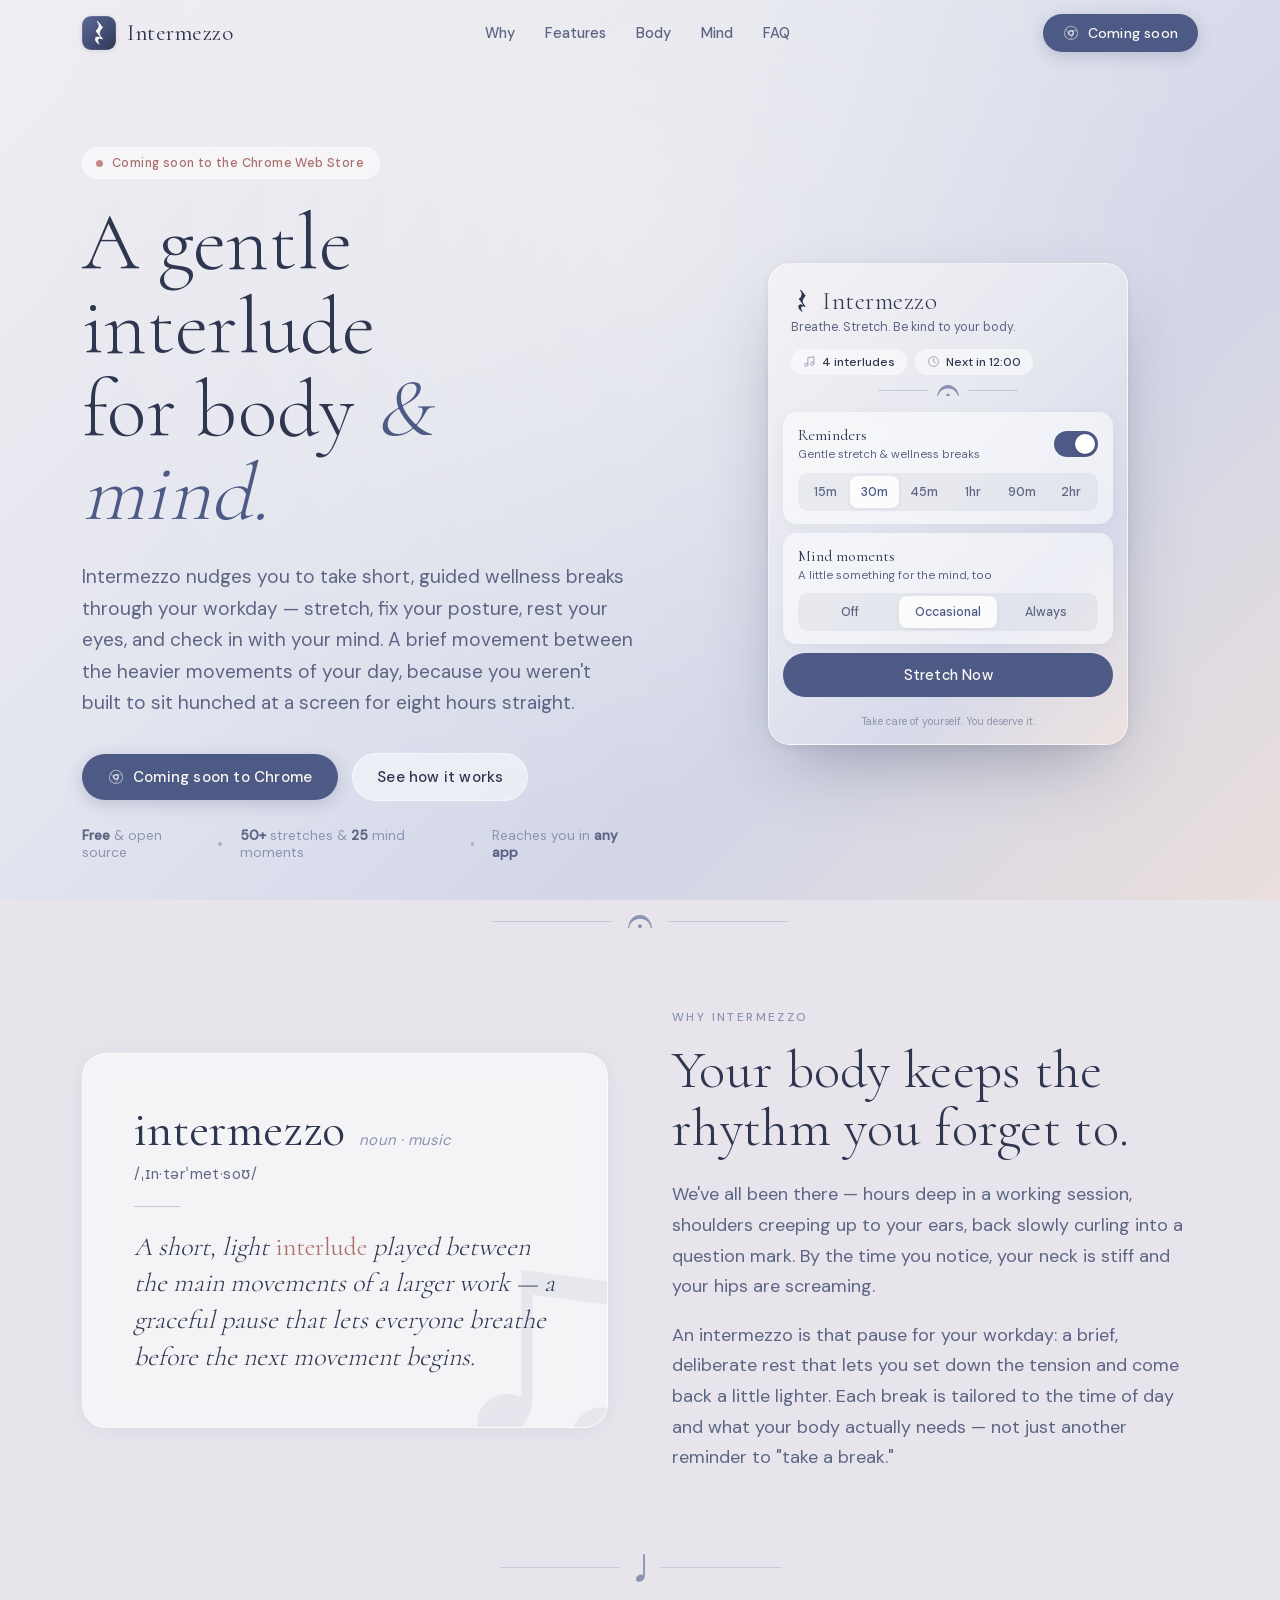
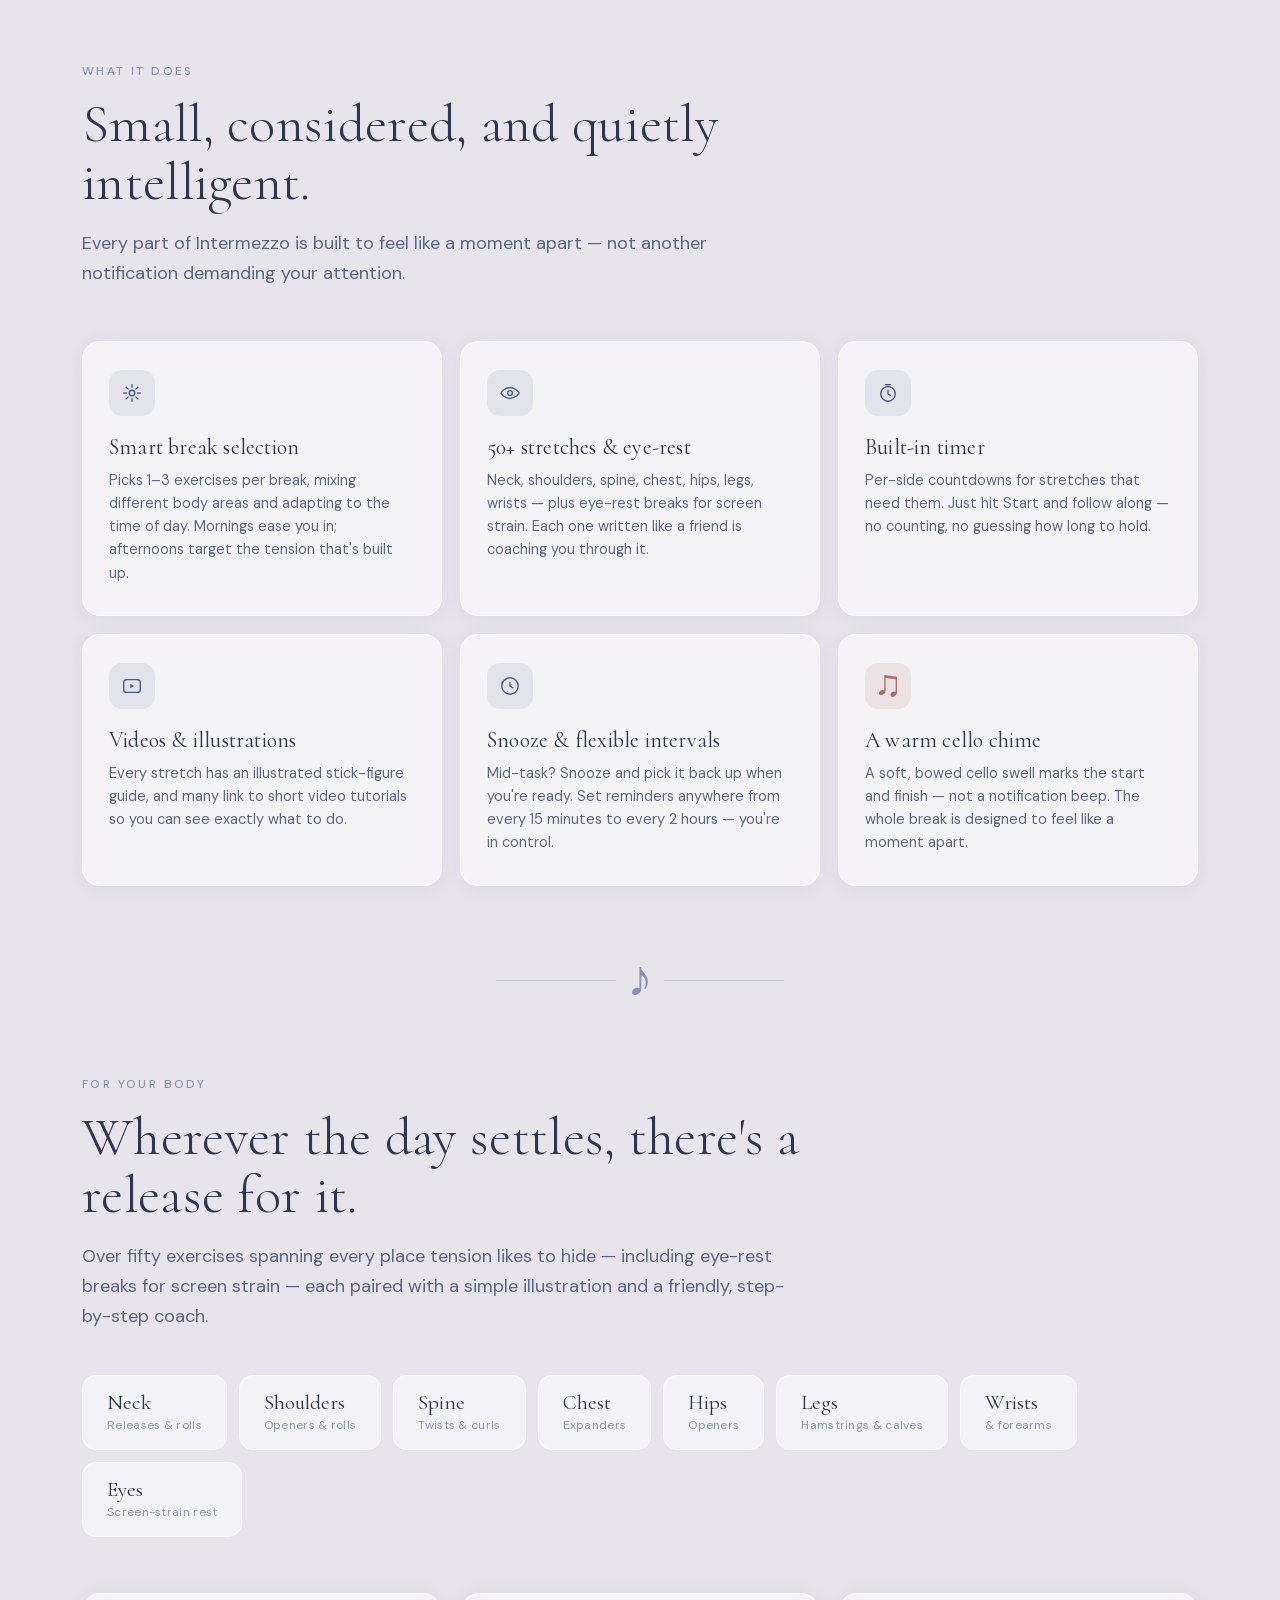
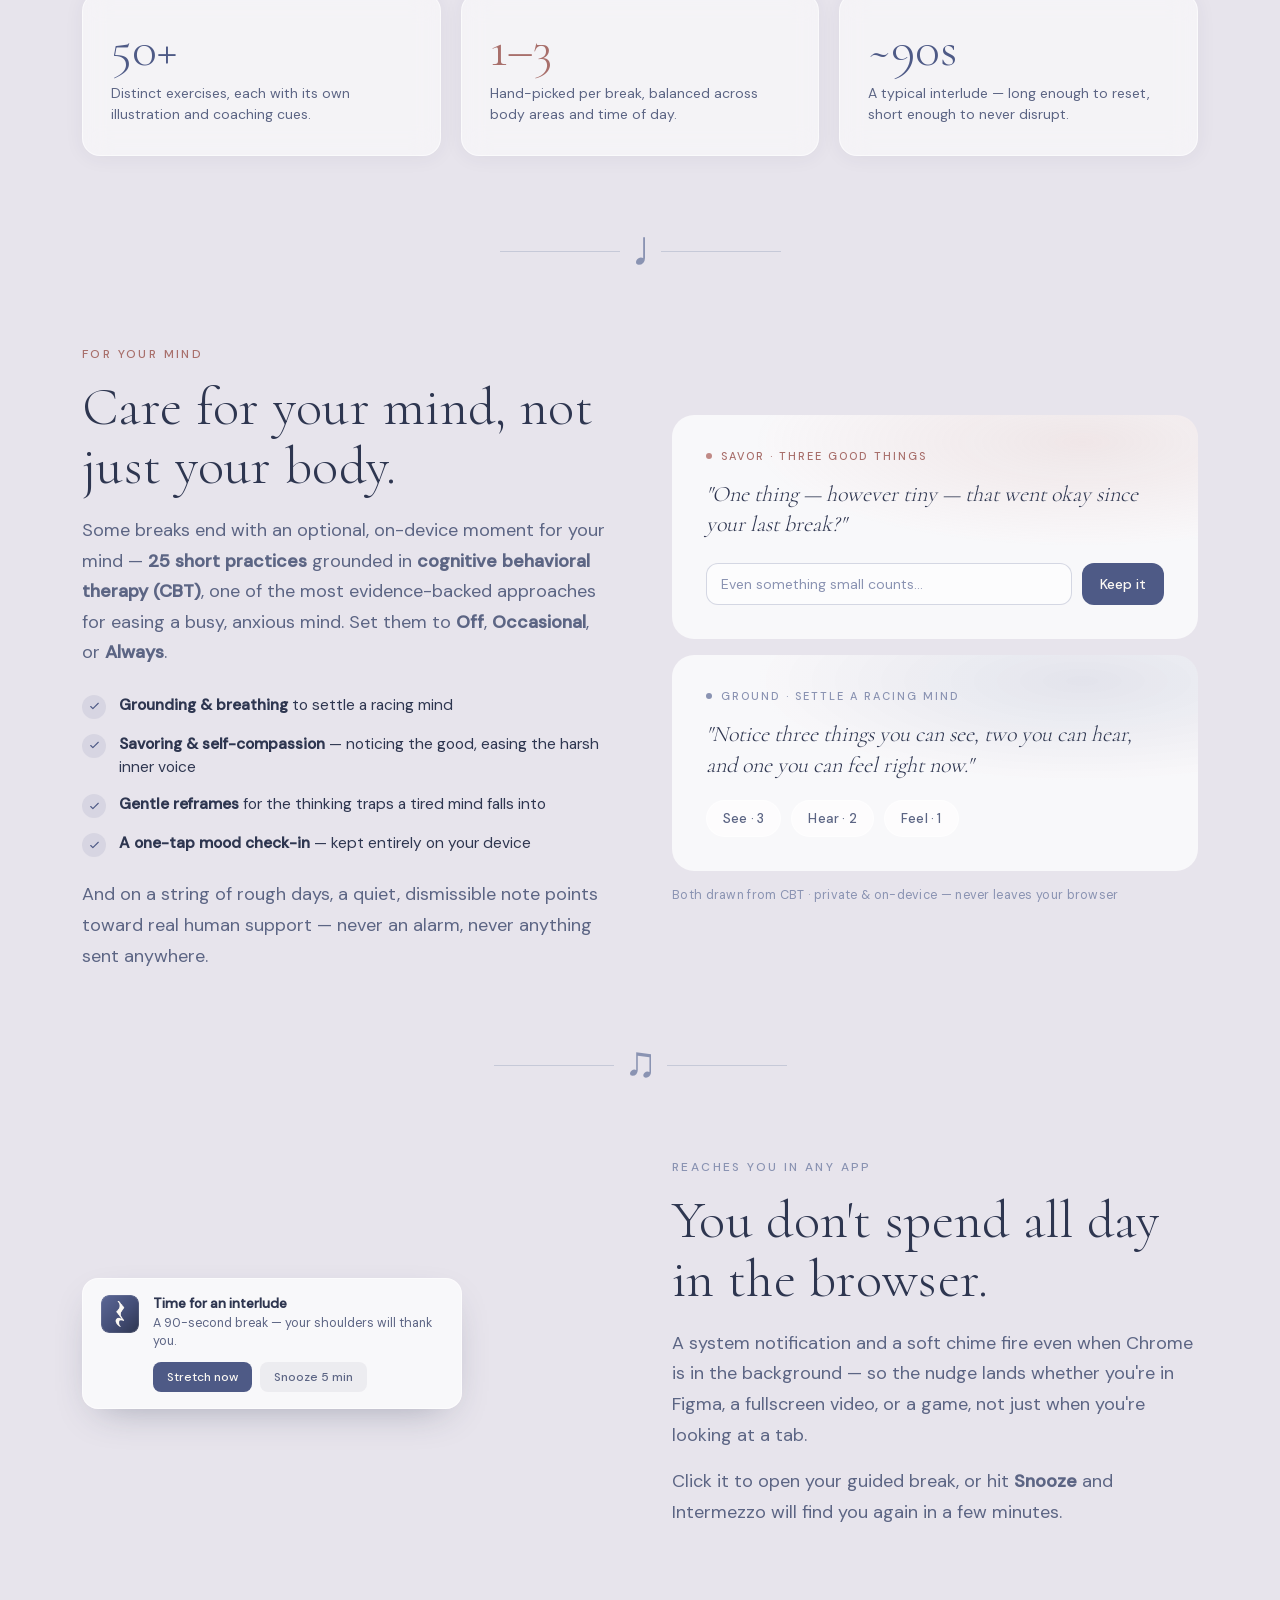
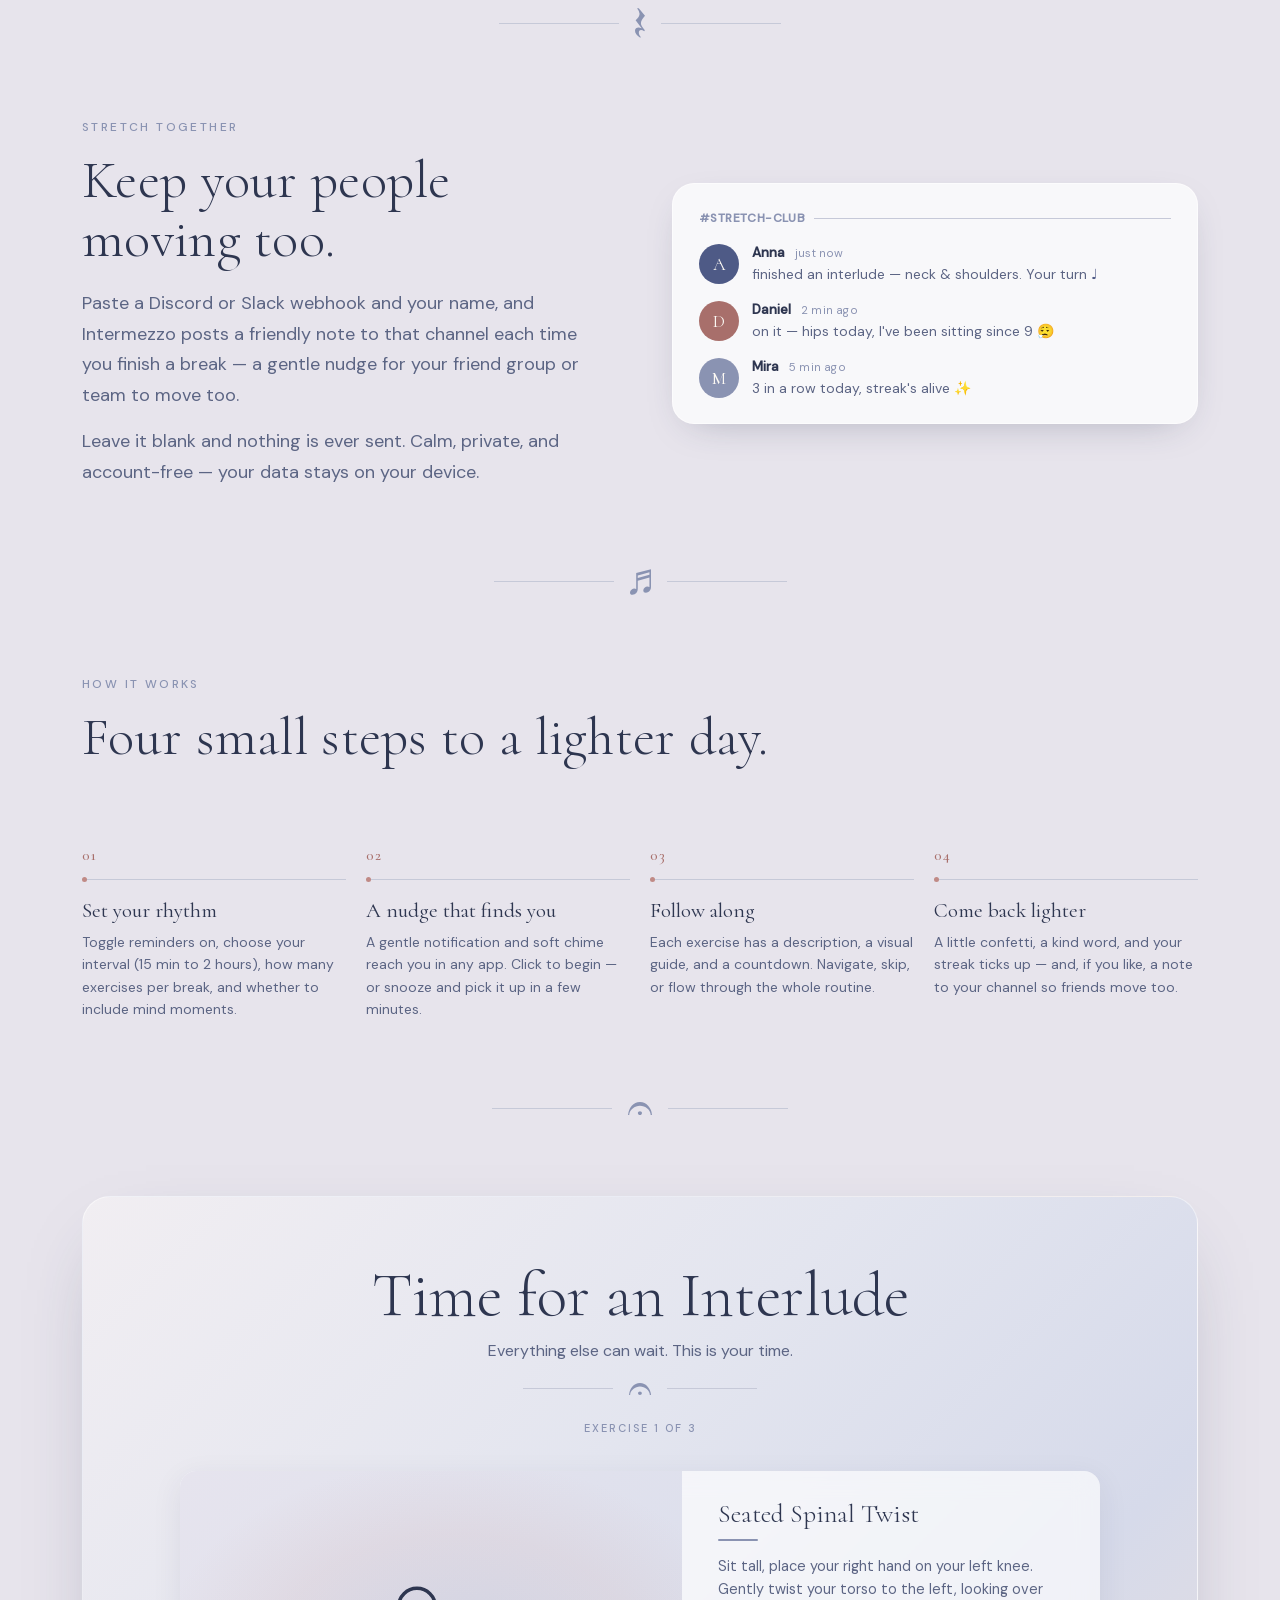
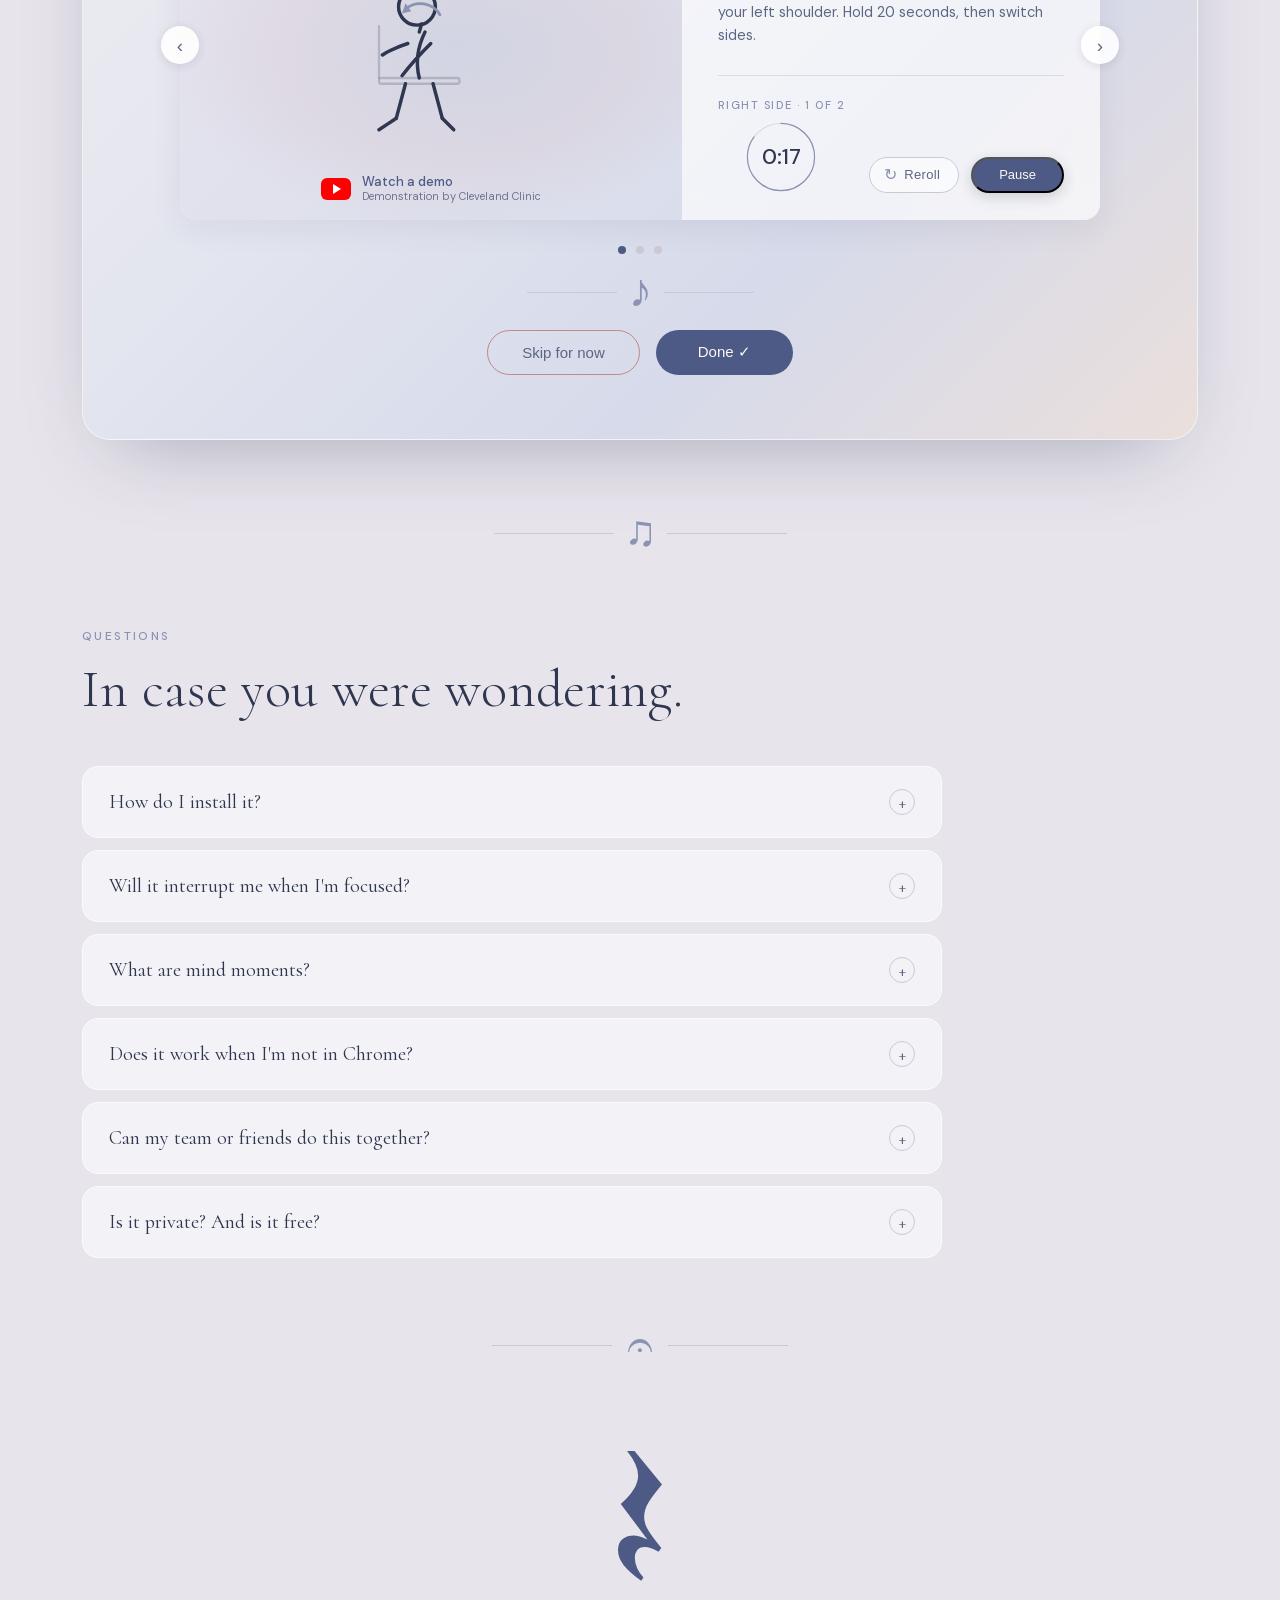
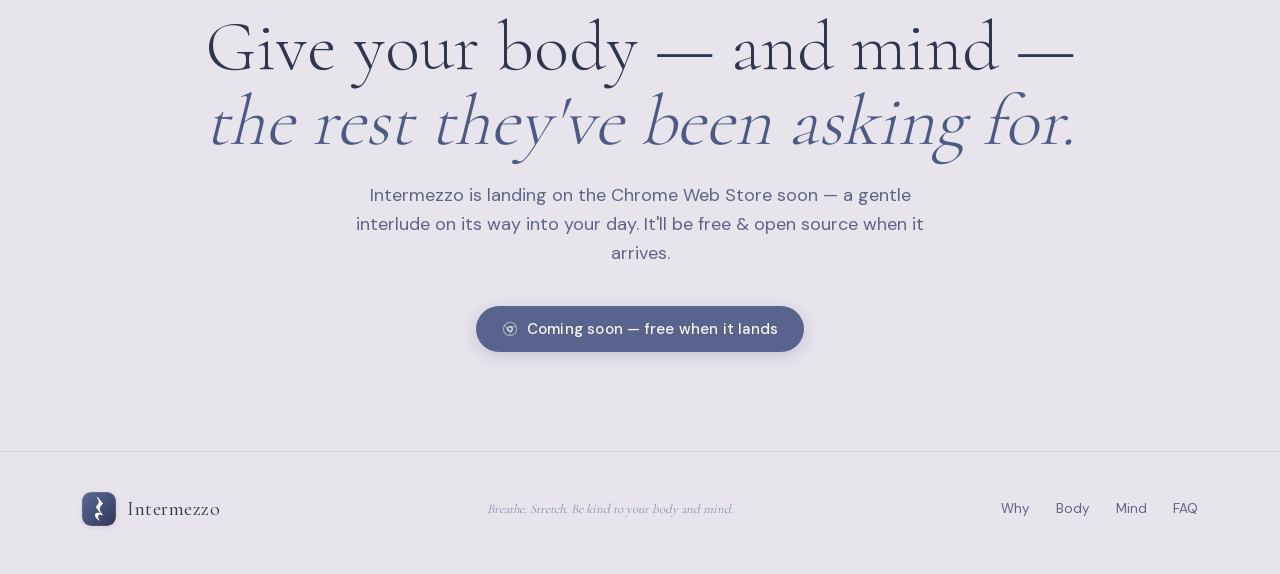
==== commit 22f20431: "feat: update landing page with updated examples" ====
--- a/site/index.html
+++ b/site/index.html
@@ -487,7 +487,7 @@
     <div class="interlude reveal">
       <div class="interlude-head">
         <div class="title">Time for an Interlude</div>
-        <div class="sub">A short, guided break — your body earned it.</div>
+        <div class="sub">Everything else can wait. This is your time.</div>
         <div class="fermata-rule" style="margin-top:22px;">
           <span class="line" style="width:90px;"></span>
           <span class="glyph" style="display:inline-flex;">
@@ -498,31 +498,71 @@
         <div class="ex-label">Exercise 1 of 3</div>
       </div>
 
-      <div class="ex-panel">
-        <div class="ex-media">
-          <div class="ex-play">
-            <svg width="18" height="18" viewBox="0 0 16 16" fill="none"><path d="M4 2L14 8L4 14V2Z" fill="currentColor"/></svg>
-          </div>
-          <span class="ex-vlabel">Exercise video</span>
-        </div>
-        <div class="ex-content">
-          <div class="ex-name">Neck &amp; Shoulder Release</div>
-          <div class="ex-underline"></div>
-          <p class="ex-desc">Drop your right ear toward your right shoulder. Let the weight of your head do the work — no pulling. You'll feel a gentle stretch along the left side of your neck. Breathe slowly and let the tension melt with each exhale.</p>
-          <div class="ex-timer">
-            <div class="ex-ring">
-              <svg viewBox="0 0 180 180" aria-hidden="true">
-                <circle class="rbg" cx="90" cy="90" r="84"></circle>
-                <circle class="rprog" cx="90" cy="90" r="84"></circle>
+      <div class="ex-stage">
+        <button class="ex-nav ex-prev" type="button" aria-label="Previous exercise">&lsaquo;</button>
+
+        <div class="ex-panel">
+          <div class="ex-media">
+            <!-- The real break shows a hand-drawn line-art guide for the stretch,
+                 not a video. (A small "Watch a demo" link sits below it in-app.) -->
+            <div class="ex-illo">
+              <svg viewBox="0 0 200 200" xmlns="http://www.w3.org/2000/svg" aria-hidden="true">
+                <!-- chair seat -->
+                <rect x="55" y="140" width="70" height="5" rx="2" fill="none" stroke="rgba(255,255,255,0.4)" stroke-width="2"/>
+                <!-- chair back -->
+                <line x1="55" y1="140" x2="55" y2="95" stroke="rgba(255,255,255,0.4)" stroke-width="2" stroke-linecap="round"/>
+                <!-- torso twisted -->
+                <path d="M 90 140 Q 85 120 95 100" fill="none" stroke="white" stroke-width="3" stroke-linecap="round"/>
+                <!-- head turned -->
+                <circle cx="88" cy="78" r="16" fill="none" stroke="white" stroke-width="3"/>
+                <!-- neck -->
+                <line x1="92" y1="93" x2="90" y2="100" stroke="white" stroke-width="3" stroke-linecap="round"/>
+                <!-- right arm crossing to left knee -->
+                <path d="M 100 110 Q 85 125 75 138" fill="none" stroke="white" stroke-width="3" stroke-linecap="round"/>
+                <!-- left arm behind -->
+                <path d="M 80 110 Q 65 115 58 120" fill="none" stroke="white" stroke-width="3" stroke-linecap="round"/>
+                <!-- legs -->
+                <line x1="78" y1="145" x2="70" y2="175" stroke="white" stroke-width="3" stroke-linecap="round"/>
+                <line x1="70" y1="175" x2="55" y2="185" stroke="white" stroke-width="3" stroke-linecap="round"/>
+                <line x1="102" y1="145" x2="110" y2="175" stroke="white" stroke-width="3" stroke-linecap="round"/>
+                <line x1="110" y1="175" x2="120" y2="185" stroke="white" stroke-width="3" stroke-linecap="round"/>
+                <!-- twist arrow -->
+                <path d="M 108 85 A 20 20 0 0 0 78 80" fill="none" stroke="#ffd700" stroke-width="2.5" stroke-linecap="round"/>
+                <polygon points="78,75 75,84 83,82" fill="#ffd700"/>
               </svg>
-              <div class="ex-time">0:18</div>
-            </div>
-            <div class="ex-btns">
-              <button class="ex-reroll" type="button"><span class="rg">↻</span> Reroll</button>
-              <button class="ex-start" type="button">Start</button>
-            </div>
-          </div>
-        </div>
+            </div>
+            <a class="ex-demo" href="#" onclick="return false;">
+              <span class="ex-yt" aria-hidden="true"><span class="ex-yt-tri"></span></span>
+              <span class="ex-demo-text">
+                <span class="ex-demo-title">Watch a demo</span>
+                <span class="ex-demo-credit">Demonstration by Cleveland Clinic</span>
+              </span>
+            </a>
+          </div>
+          <div class="ex-content">
+            <div class="ex-name">Seated Spinal Twist</div>
+            <div class="ex-underline"></div>
+            <p class="ex-desc">Sit tall, place your right hand on your left knee. Gently twist your torso to the left, looking over your left shoulder. Hold 20 seconds, then switch sides.</p>
+            <div class="ex-timer">
+              <div class="ex-ring-wrap">
+                <div class="ex-phase">Right side · 1 of 2</div>
+                <div class="ex-ring">
+                  <svg viewBox="0 0 180 180" aria-hidden="true">
+                    <circle class="rbg" cx="90" cy="90" r="84"></circle>
+                    <circle class="rprog" cx="90" cy="90" r="84" style="stroke-dashoffset: 79;"></circle>
+                  </svg>
+                  <div class="ex-time">0:17</div>
+                </div>
+              </div>
+              <div class="ex-btns">
+                <button class="ex-reroll" type="button"><span class="rg">↻</span> Reroll</button>
+                <button class="ex-start" type="button">Pause</button>
+              </div>
+            </div>
+          </div>
+        </div>
+
+        <button class="ex-nav ex-next" type="button" aria-label="Next exercise">&rsaquo;</button>
       </div>
 
       <div class="ex-dots">
--- a/site/styles.css
+++ b/site/styles.css
@@ -567,9 +567,8 @@
   color: var(--moss); margin-top: 26px;
 }
 /* Break panel — faithful to the in-app reminder screen */
+.ex-stage { position: relative; max-width: 920px; margin: 0 auto; }
 .ex-panel {
-  max-width: 920px;
-  margin: 0 auto;
   border-radius: 16px;
   overflow: hidden;
   background: rgba(255, 255, 255, 0.65);
@@ -580,9 +579,20 @@
   grid-template-columns: 6fr 4fr;
   min-height: 300px;
 }
+/* Nav chevrons — the in-app break lets you page between exercises */
+.ex-nav {
+  position: absolute; top: 50%; transform: translateY(-50%); z-index: 2;
+  width: 38px; height: 38px; border-radius: 50%;
+  background: rgba(255,255,255,0.9); border: none;
+  color: var(--sage); font-size: 19px; line-height: 1;
+  display: flex; align-items: center; justify-content: center;
+  box-shadow: 0 2px 10px rgba(46, 54, 80, 0.12);
+}
+.ex-prev { left: -19px; }
+.ex-next { right: -19px; }
 .ex-media {
   position: relative;
-  display: flex; align-items: center; justify-content: center;
+  display: flex; flex-direction: column; align-items: center; justify-content: center;
   overflow: hidden;
   background: linear-gradient(135deg, #E6E4EE 0%, #DADEEC 100%);
 }
@@ -591,21 +601,50 @@
   background: radial-gradient(ellipse at 55% 50%, rgba(138,147,178,0.16) 0%, rgba(192,138,134,0.10) 45%, transparent 75%);
   pointer-events: none;
 }
-.ex-play {
+/* Line-art guide — strokes recoloured on-brand the same way the app does
+   (white → olive, the gold accent arrow → moss). */
+.ex-illo {
   position: relative; z-index: 1;
-  width: 56px; height: 56px; border-radius: 50%;
-  background: rgba(255,255,255,0.85);
+  flex: 1; min-height: 0; width: 100%;
   display: flex; align-items: center; justify-content: center;
-  box-shadow: 0 2px 12px rgba(0,0,0,0.1);
-  color: var(--forest);
-}
-.ex-vlabel {
-  position: absolute; left: 18px; bottom: 16px; z-index: 1;
+  padding: 26px 26px 6px;
+}
+.ex-illo svg { width: 100%; height: auto; max-height: 230px; }
+.ex-illo svg [stroke="white"] { stroke: var(--olive); }
+.ex-illo svg [stroke="#ffd700"] { stroke: var(--moss); }
+.ex-illo svg [fill="#ffd700"] { fill: var(--moss); }
+.ex-illo svg [stroke^="rgba(255,255,255"] { stroke: rgba(46,54,80,0.22); }
+/* Credited "Watch a demo" link, beneath the diagram (a YouTube link in-app) */
+.ex-demo {
+  position: relative; z-index: 1;
+  display: flex; align-items: center; gap: 11px;
+  margin-bottom: 16px; text-decoration: none;
+}
+.ex-yt {
+  width: 30px; height: 22px; border-radius: 6px; flex-shrink: 0;
+  background: #FF0000;
+  display: flex; align-items: center; justify-content: center;
+}
+.ex-yt-tri {
+  width: 0; height: 0;
+  border-left: 8px solid #fff;
+  border-top: 5px solid transparent;
+  border-bottom: 5px solid transparent;
+  margin-left: 2px;
+}
+.ex-demo-text { display: flex; flex-direction: column; line-height: 1.25; }
+.ex-demo-title { font-size: 13px; font-weight: 500; color: var(--forest); }
+.ex-demo-credit {
+  font-size: 11px; color: var(--sage); opacity: 0.85;
+}
+.ex-content { padding: clamp(22px, 3vh, 34px) 36px; display: flex; flex-direction: column; }
+/* Phase label above the ring — e.g. "Right side · 1 of 2" */
+.ex-ring-wrap { display: flex; flex-direction: column; align-items: center; gap: 9px; }
+.ex-phase {
   font-family: var(--sans);
-  font-size: 11px; letter-spacing: 1.5px; text-transform: uppercase;
-  color: var(--sage); opacity: 0.5;
-}
-.ex-content { padding: clamp(22px, 3vh, 34px) 36px; display: flex; flex-direction: column; }
+  font-size: 11px; font-weight: 500; letter-spacing: 1.5px; text-transform: uppercase;
+  color: var(--moss); white-space: nowrap;
+}
 .ex-name {
   font-family: var(--serif);
   font-weight: 300;
@@ -956,6 +995,7 @@
   .stretch-aside { grid-template-columns: 1fr; }
   .ex-panel { grid-template-columns: 1fr; }
   .ex-media { min-height: 200px; }
+  .ex-nav { display: none; }
 }
 @media (max-width: 640px) {
   .wrap { padding: 0 20px; }
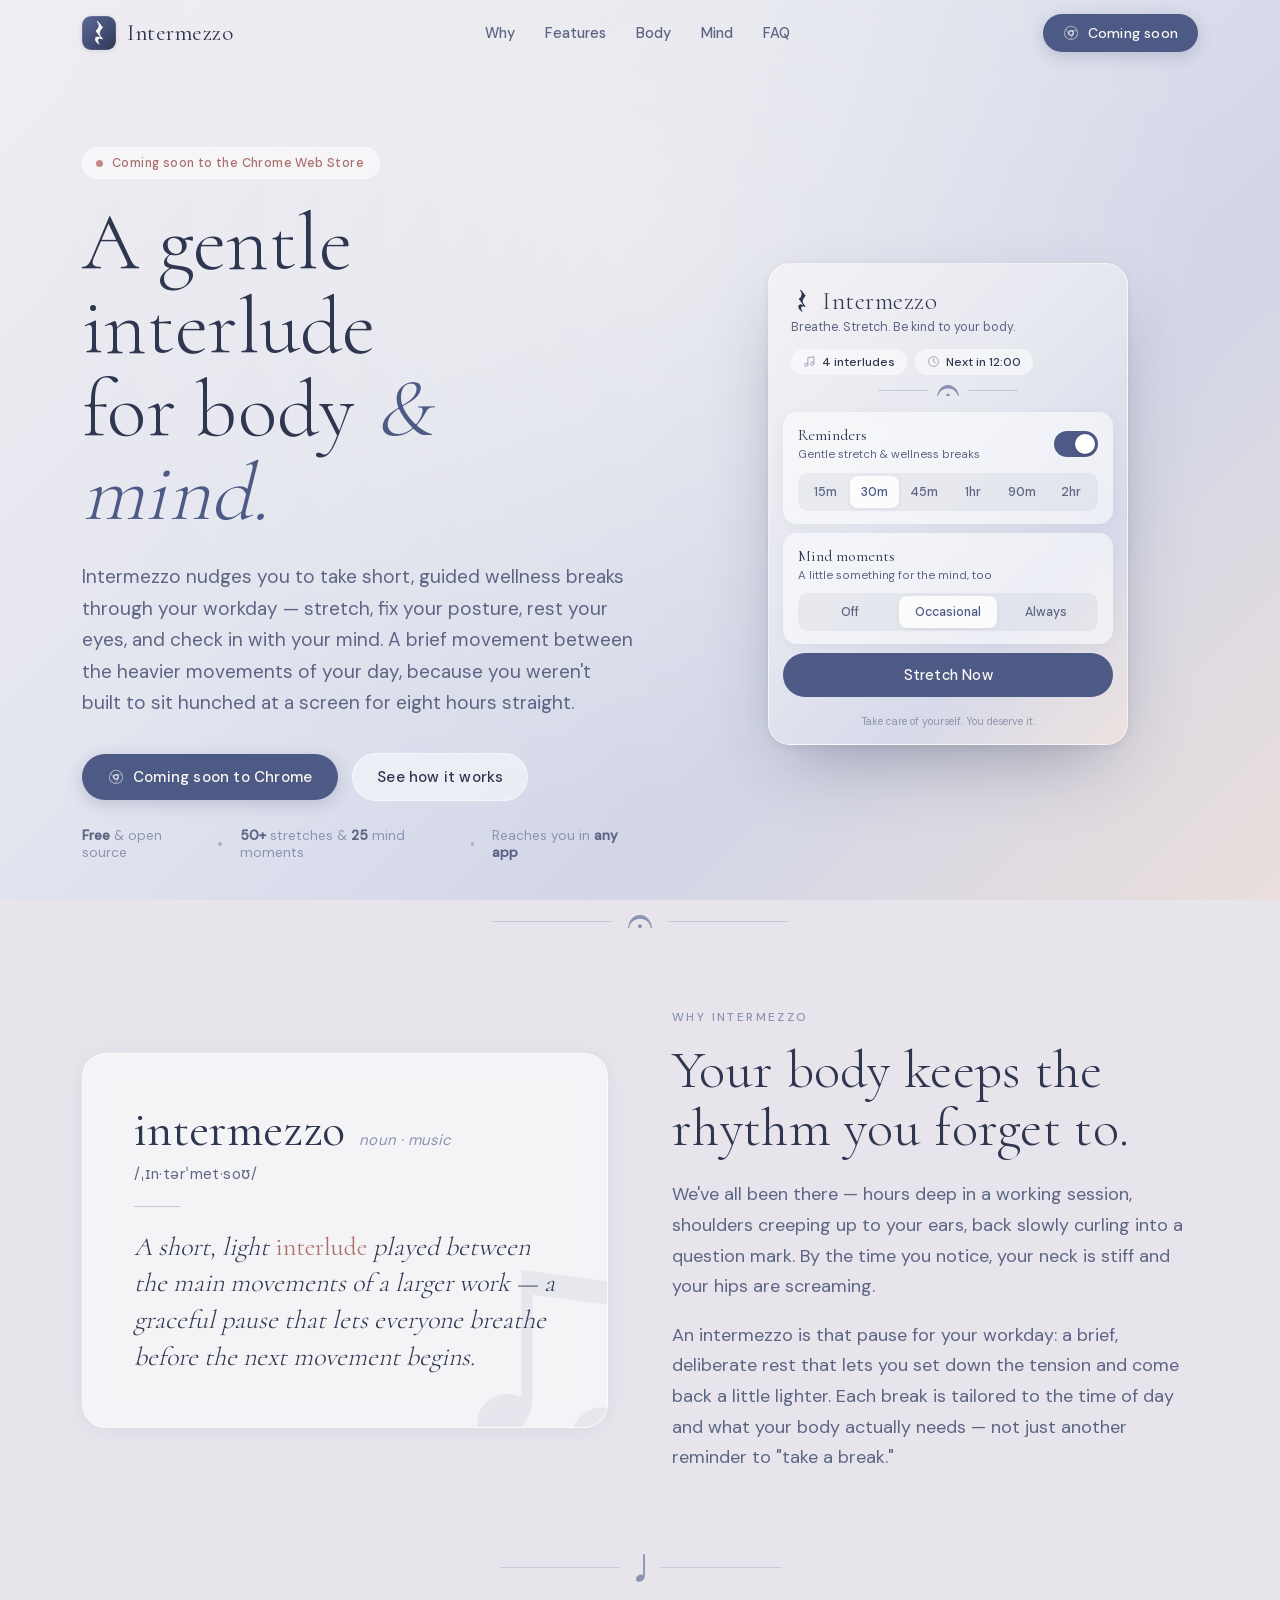
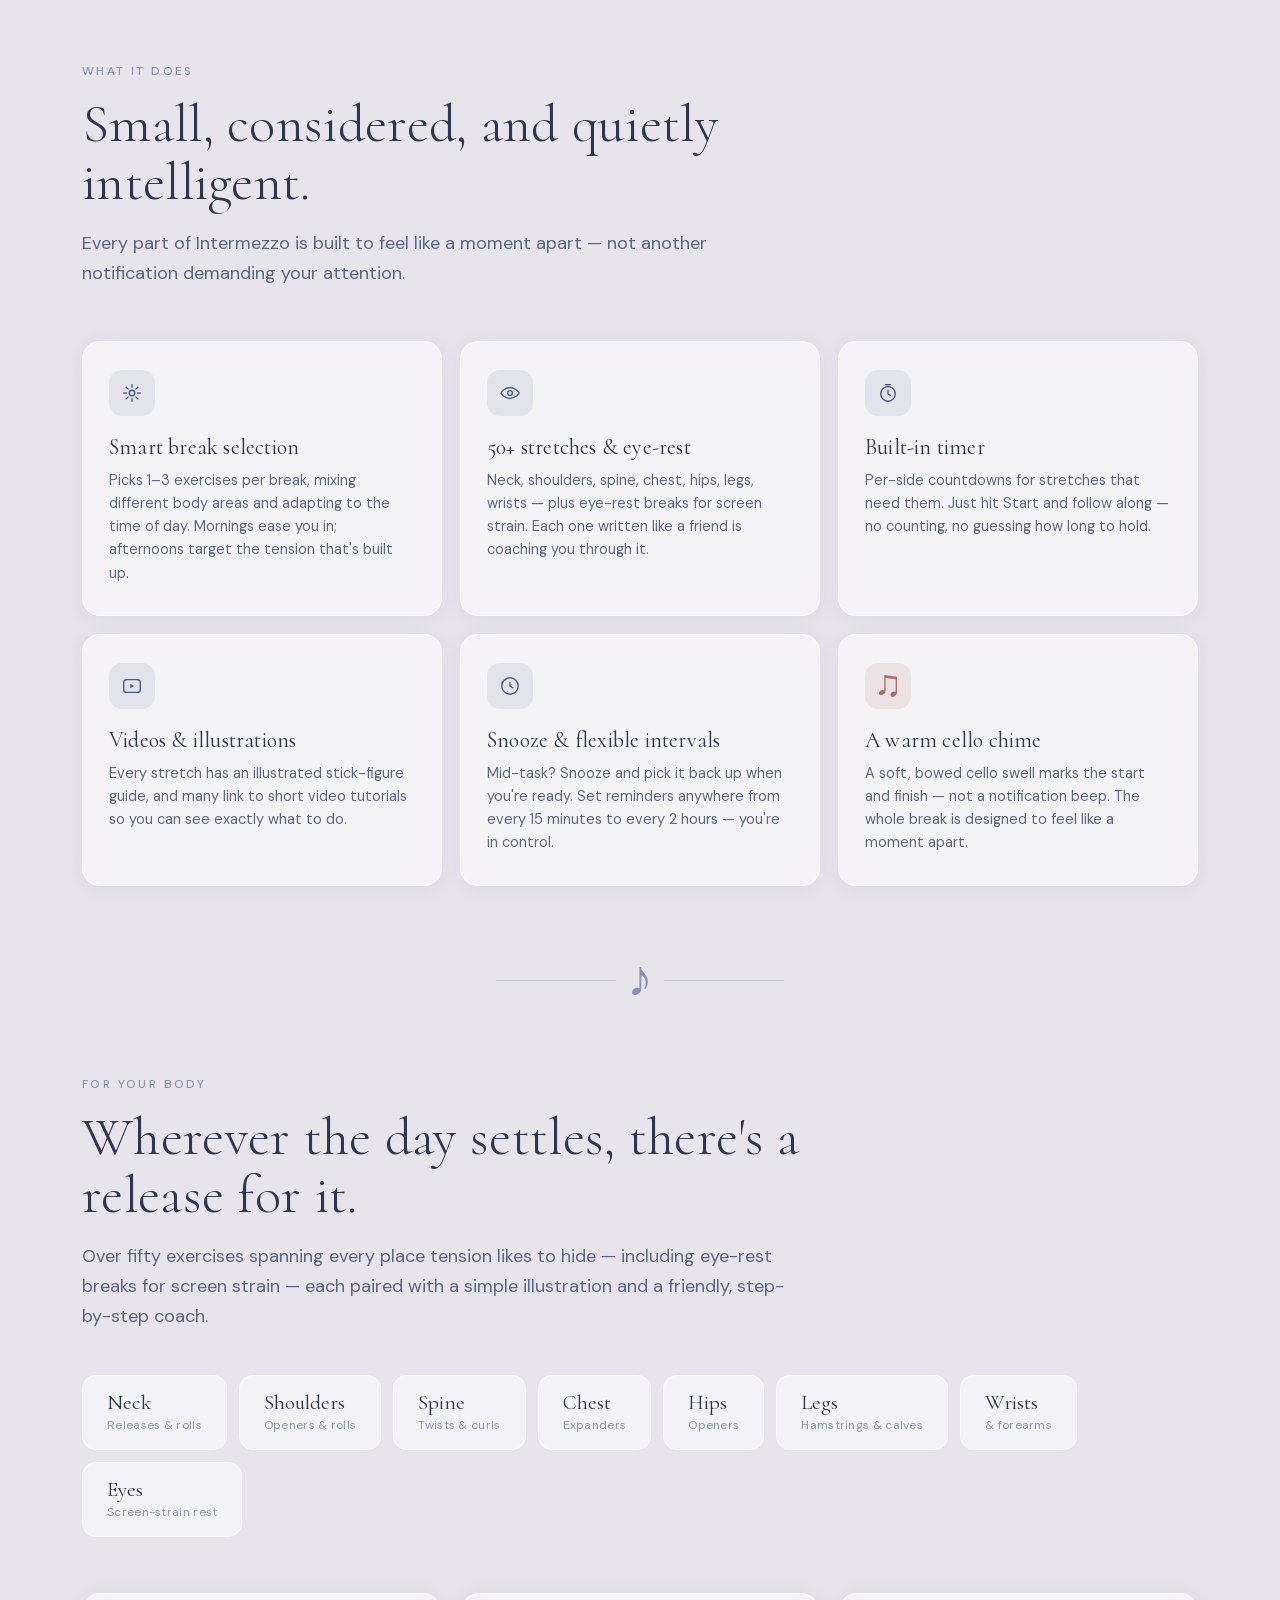
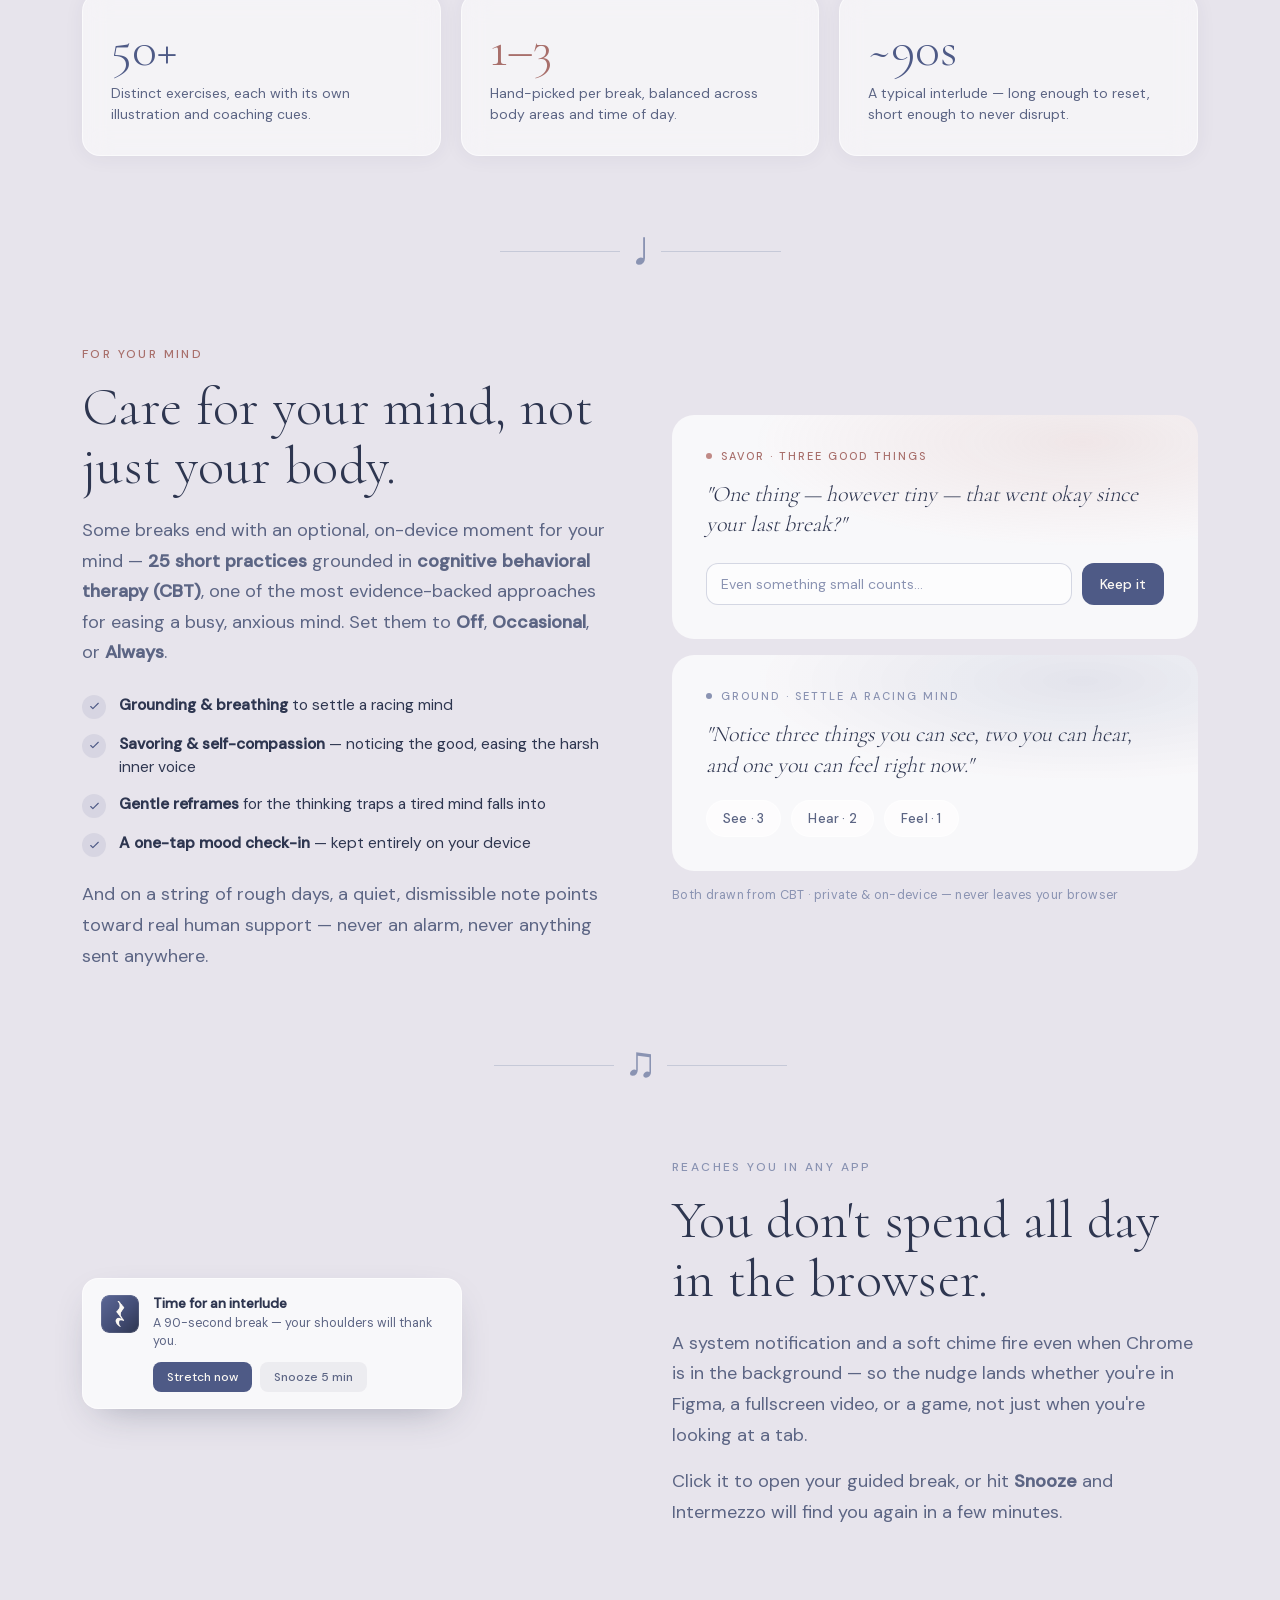
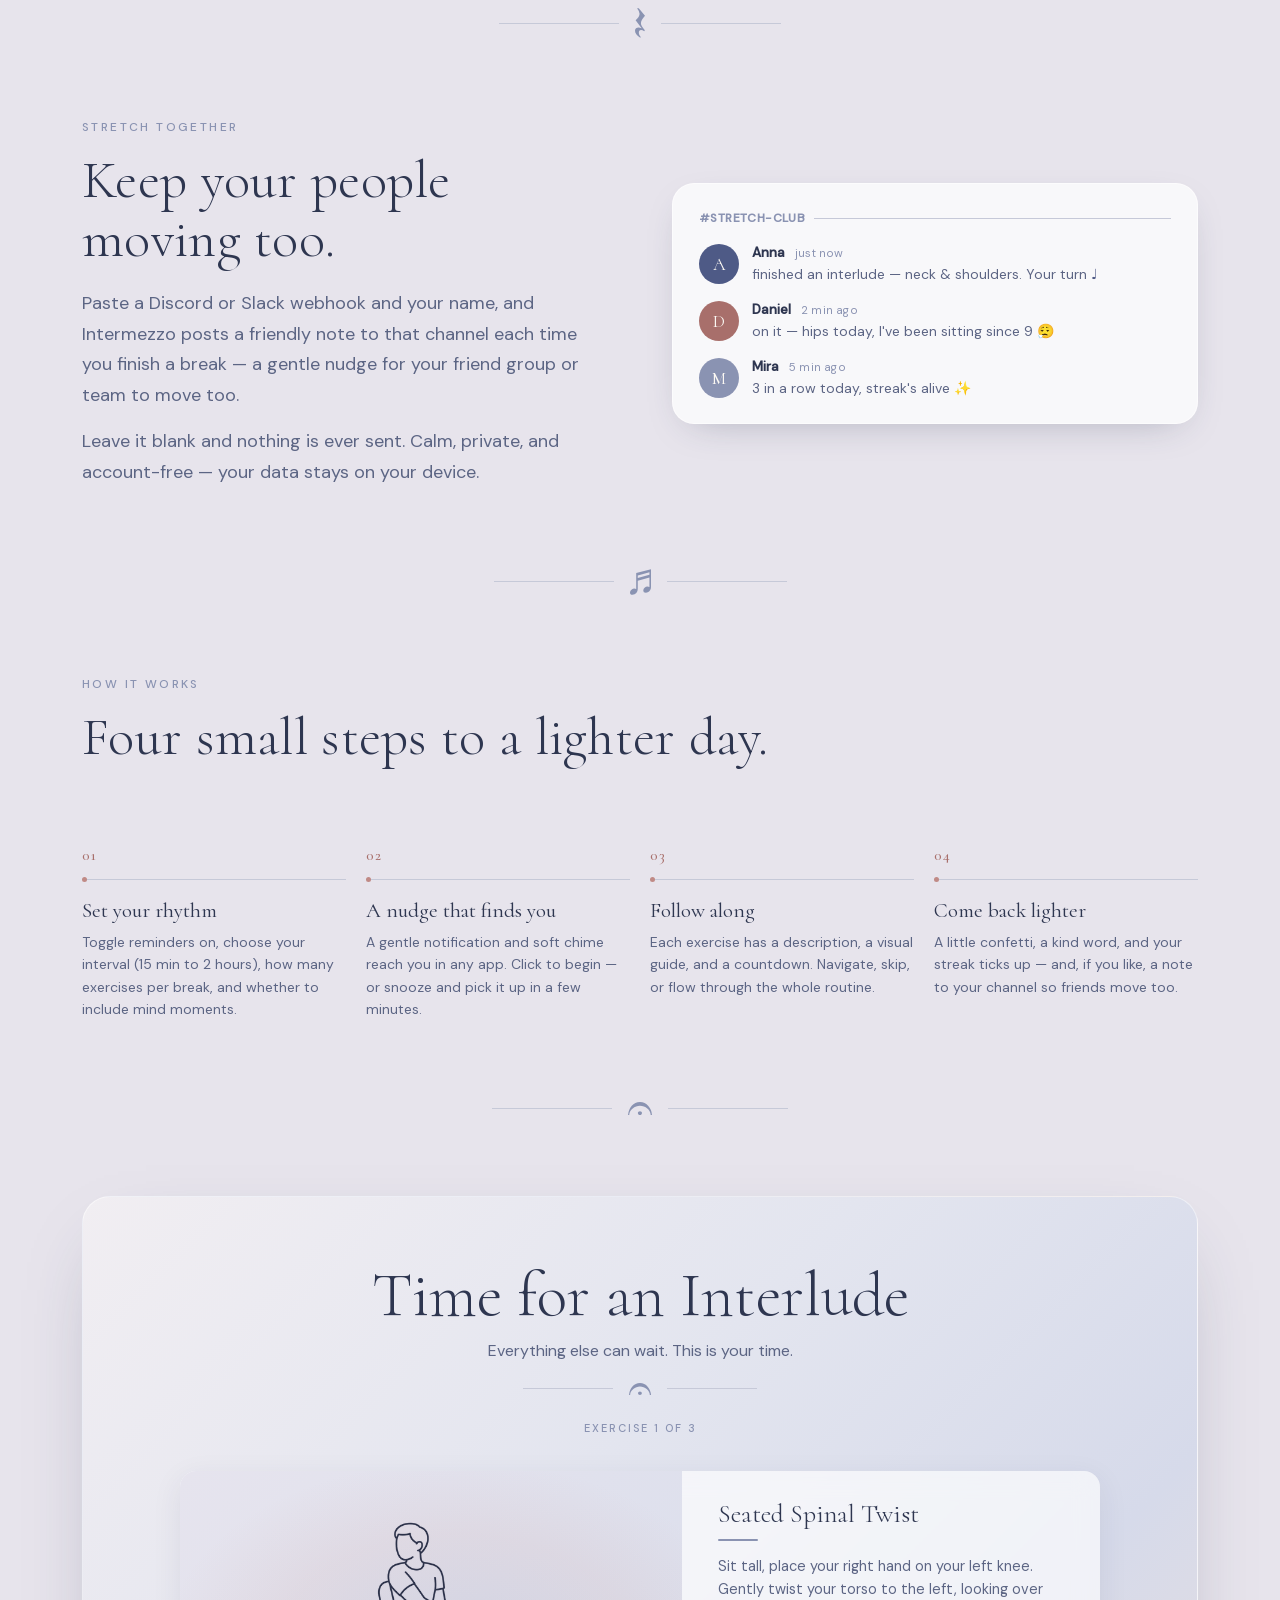
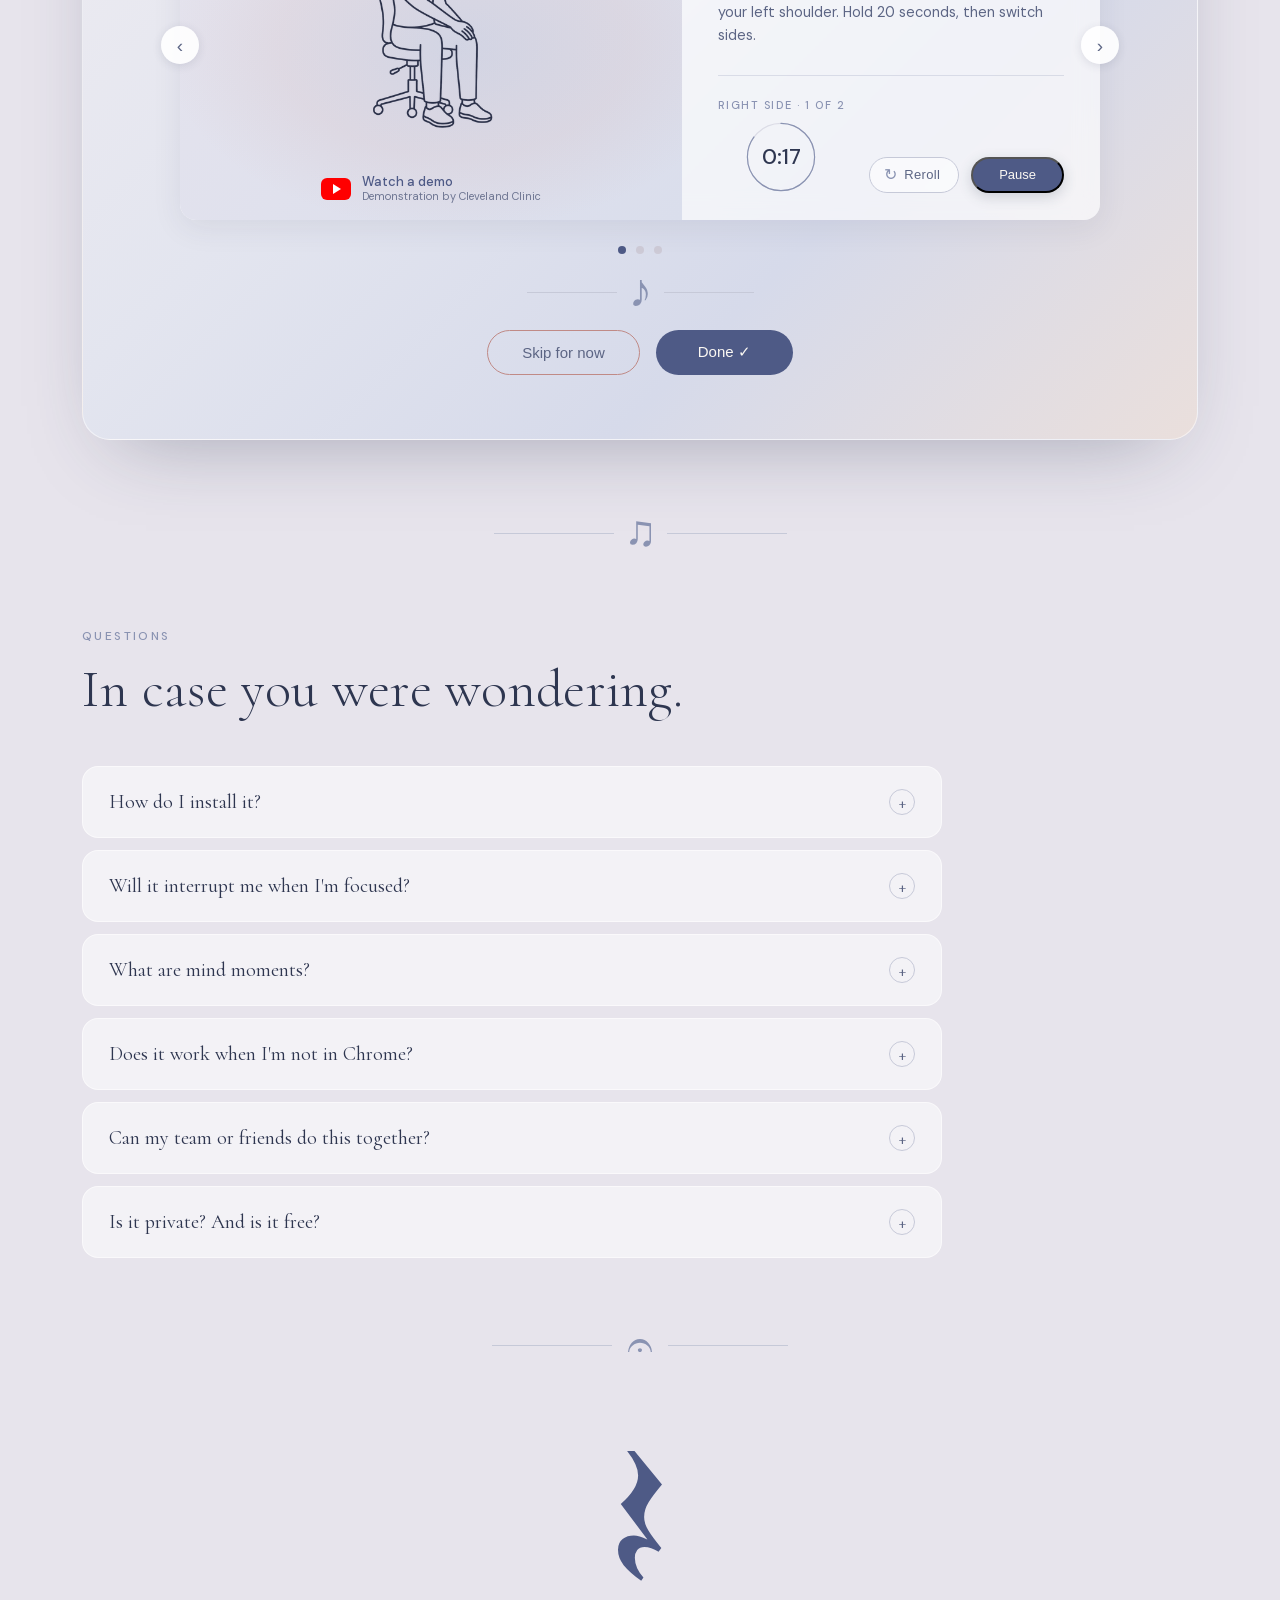
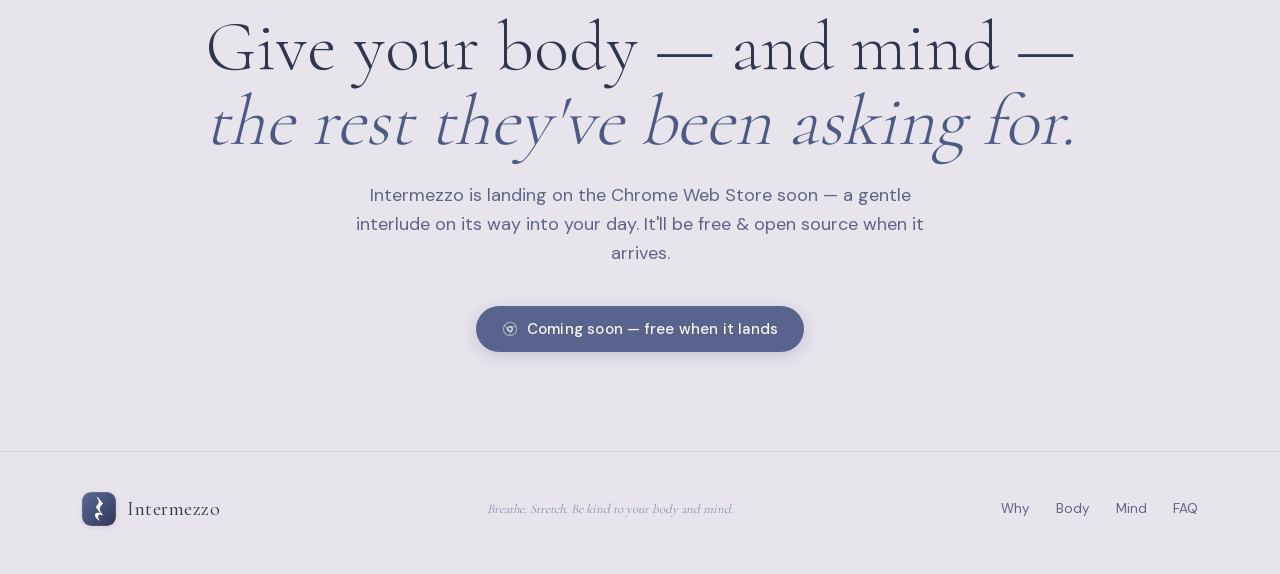
==== commit a9e67928: "fix: update image on landing page" ====
--- a/site/index.html
+++ b/site/index.html
@@ -503,33 +503,11 @@
 
         <div class="ex-panel">
           <div class="ex-media">
-            <!-- The real break shows a hand-drawn line-art guide for the stretch,
-                 not a video. (A small "Watch a demo" link sits below it in-app.) -->
+            <!-- The real break shows a hand-drawn illustration for the stretch,
+                 not a video. (A small "Watch a demo" link sits below it in-app.)
+                 This is the same asset the extension renders. -->
             <div class="ex-illo">
-              <svg viewBox="0 0 200 200" xmlns="http://www.w3.org/2000/svg" aria-hidden="true">
-                <!-- chair seat -->
-                <rect x="55" y="140" width="70" height="5" rx="2" fill="none" stroke="rgba(255,255,255,0.4)" stroke-width="2"/>
-                <!-- chair back -->
-                <line x1="55" y1="140" x2="55" y2="95" stroke="rgba(255,255,255,0.4)" stroke-width="2" stroke-linecap="round"/>
-                <!-- torso twisted -->
-                <path d="M 90 140 Q 85 120 95 100" fill="none" stroke="white" stroke-width="3" stroke-linecap="round"/>
-                <!-- head turned -->
-                <circle cx="88" cy="78" r="16" fill="none" stroke="white" stroke-width="3"/>
-                <!-- neck -->
-                <line x1="92" y1="93" x2="90" y2="100" stroke="white" stroke-width="3" stroke-linecap="round"/>
-                <!-- right arm crossing to left knee -->
-                <path d="M 100 110 Q 85 125 75 138" fill="none" stroke="white" stroke-width="3" stroke-linecap="round"/>
-                <!-- left arm behind -->
-                <path d="M 80 110 Q 65 115 58 120" fill="none" stroke="white" stroke-width="3" stroke-linecap="round"/>
-                <!-- legs -->
-                <line x1="78" y1="145" x2="70" y2="175" stroke="white" stroke-width="3" stroke-linecap="round"/>
-                <line x1="70" y1="175" x2="55" y2="185" stroke="white" stroke-width="3" stroke-linecap="round"/>
-                <line x1="102" y1="145" x2="110" y2="175" stroke="white" stroke-width="3" stroke-linecap="round"/>
-                <line x1="110" y1="175" x2="120" y2="185" stroke="white" stroke-width="3" stroke-linecap="round"/>
-                <!-- twist arrow -->
-                <path d="M 108 85 A 20 20 0 0 0 78 80" fill="none" stroke="#ffd700" stroke-width="2.5" stroke-linecap="round"/>
-                <polygon points="78,75 75,84 83,82" fill="#ffd700"/>
-              </svg>
+              <img src="illustrations/seated-spinal-twist.png" alt="Illustration of a seated spinal twist" draggable="false" />
             </div>
             <a class="ex-demo" href="#" onclick="return false;">
               <span class="ex-yt" aria-hidden="true"><span class="ex-yt-tri"></span></span>
--- a/site/styles.css
+++ b/site/styles.css
@@ -601,19 +601,19 @@
   background: radial-gradient(ellipse at 55% 50%, rgba(138,147,178,0.16) 0%, rgba(192,138,134,0.10) 45%, transparent 75%);
   pointer-events: none;
 }
-/* Line-art guide — strokes recoloured on-brand the same way the app does
-   (white → olive, the gold accent arrow → moss). */
+/* Hand-drawn exercise illustration — the same asset the extension renders. */
 .ex-illo {
   position: relative; z-index: 1;
   flex: 1; min-height: 0; width: 100%;
   display: flex; align-items: center; justify-content: center;
   padding: 26px 26px 6px;
 }
-.ex-illo svg { width: 100%; height: auto; max-height: 230px; }
-.ex-illo svg [stroke="white"] { stroke: var(--olive); }
-.ex-illo svg [stroke="#ffd700"] { stroke: var(--moss); }
-.ex-illo svg [fill="#ffd700"] { fill: var(--moss); }
-.ex-illo svg [stroke^="rgba(255,255,255"] { stroke: rgba(46,54,80,0.22); }
+.ex-illo img {
+  width: auto; height: 100%;
+  max-height: 240px; max-width: 100%;
+  object-fit: contain;
+  -webkit-user-select: none; user-select: none;
+}
 /* Credited "Watch a demo" link, beneath the diagram (a YouTube link in-app) */
 .ex-demo {
   position: relative; z-index: 1;
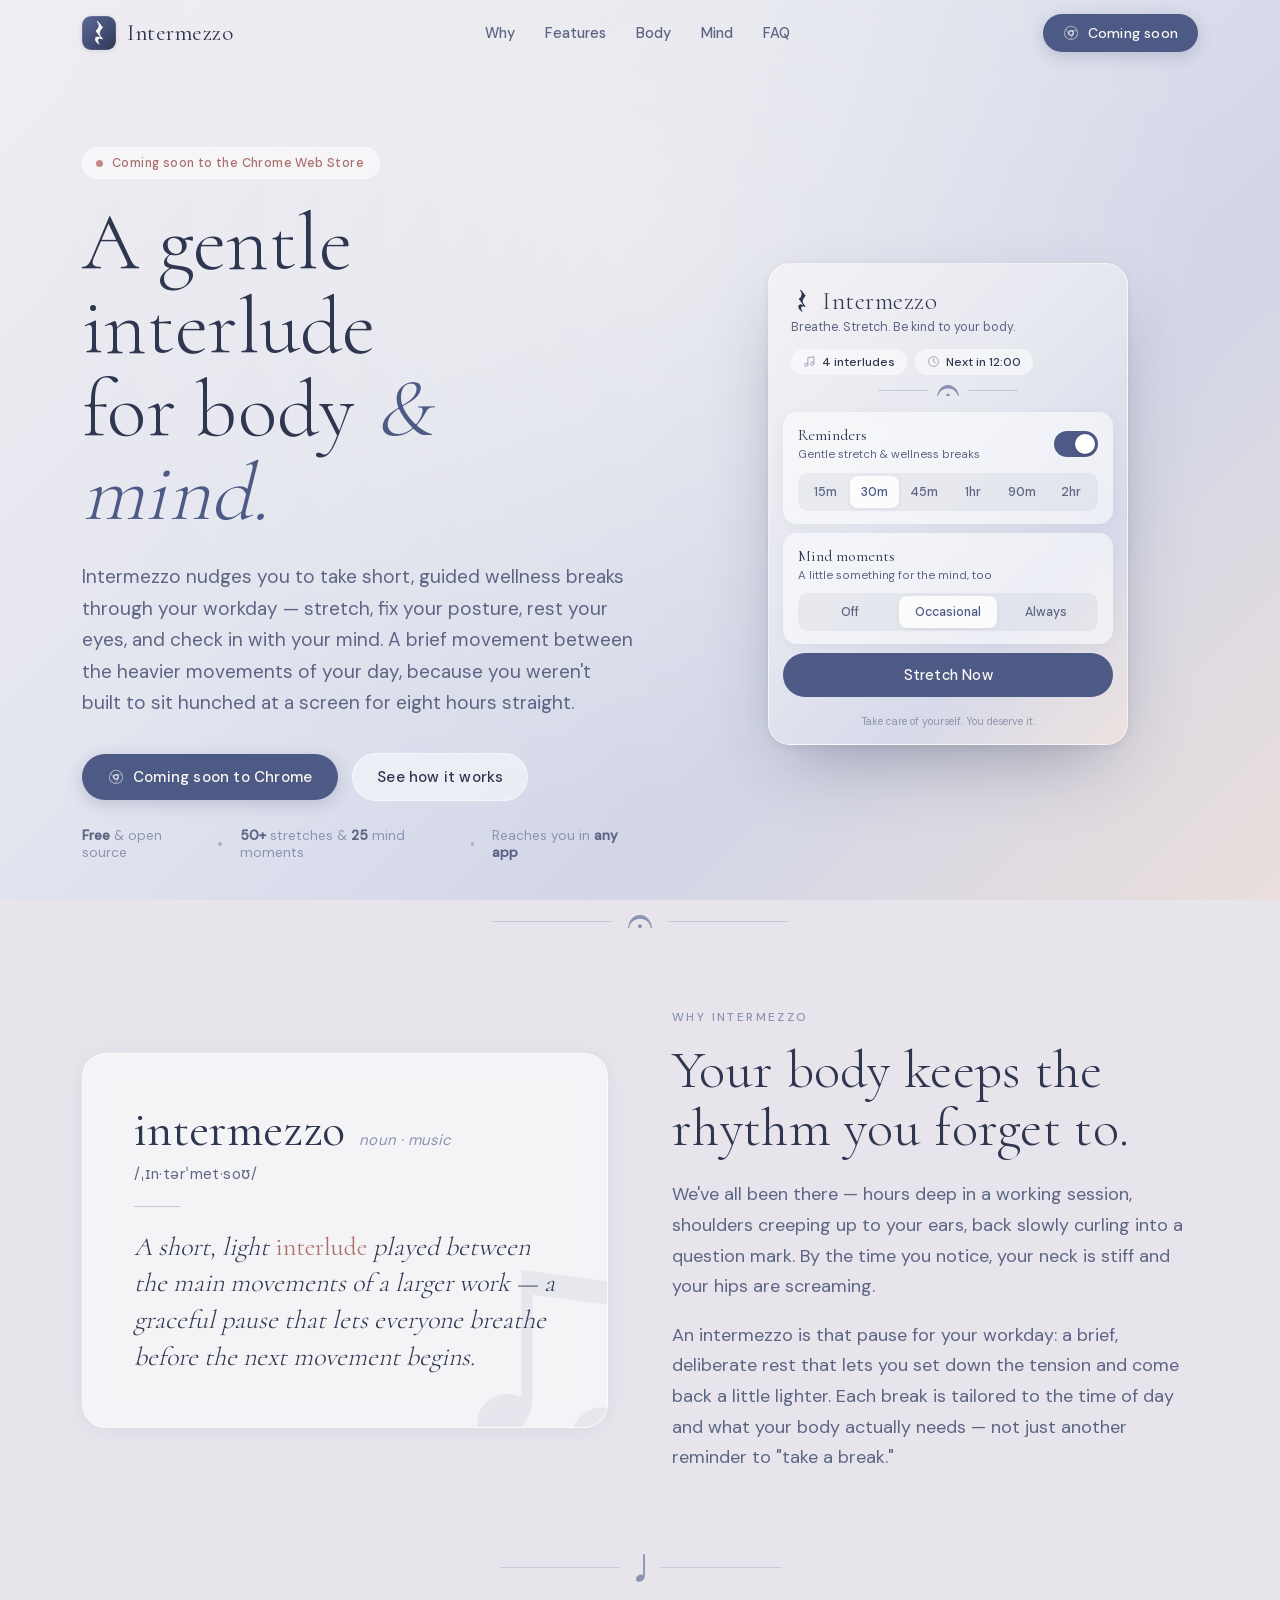
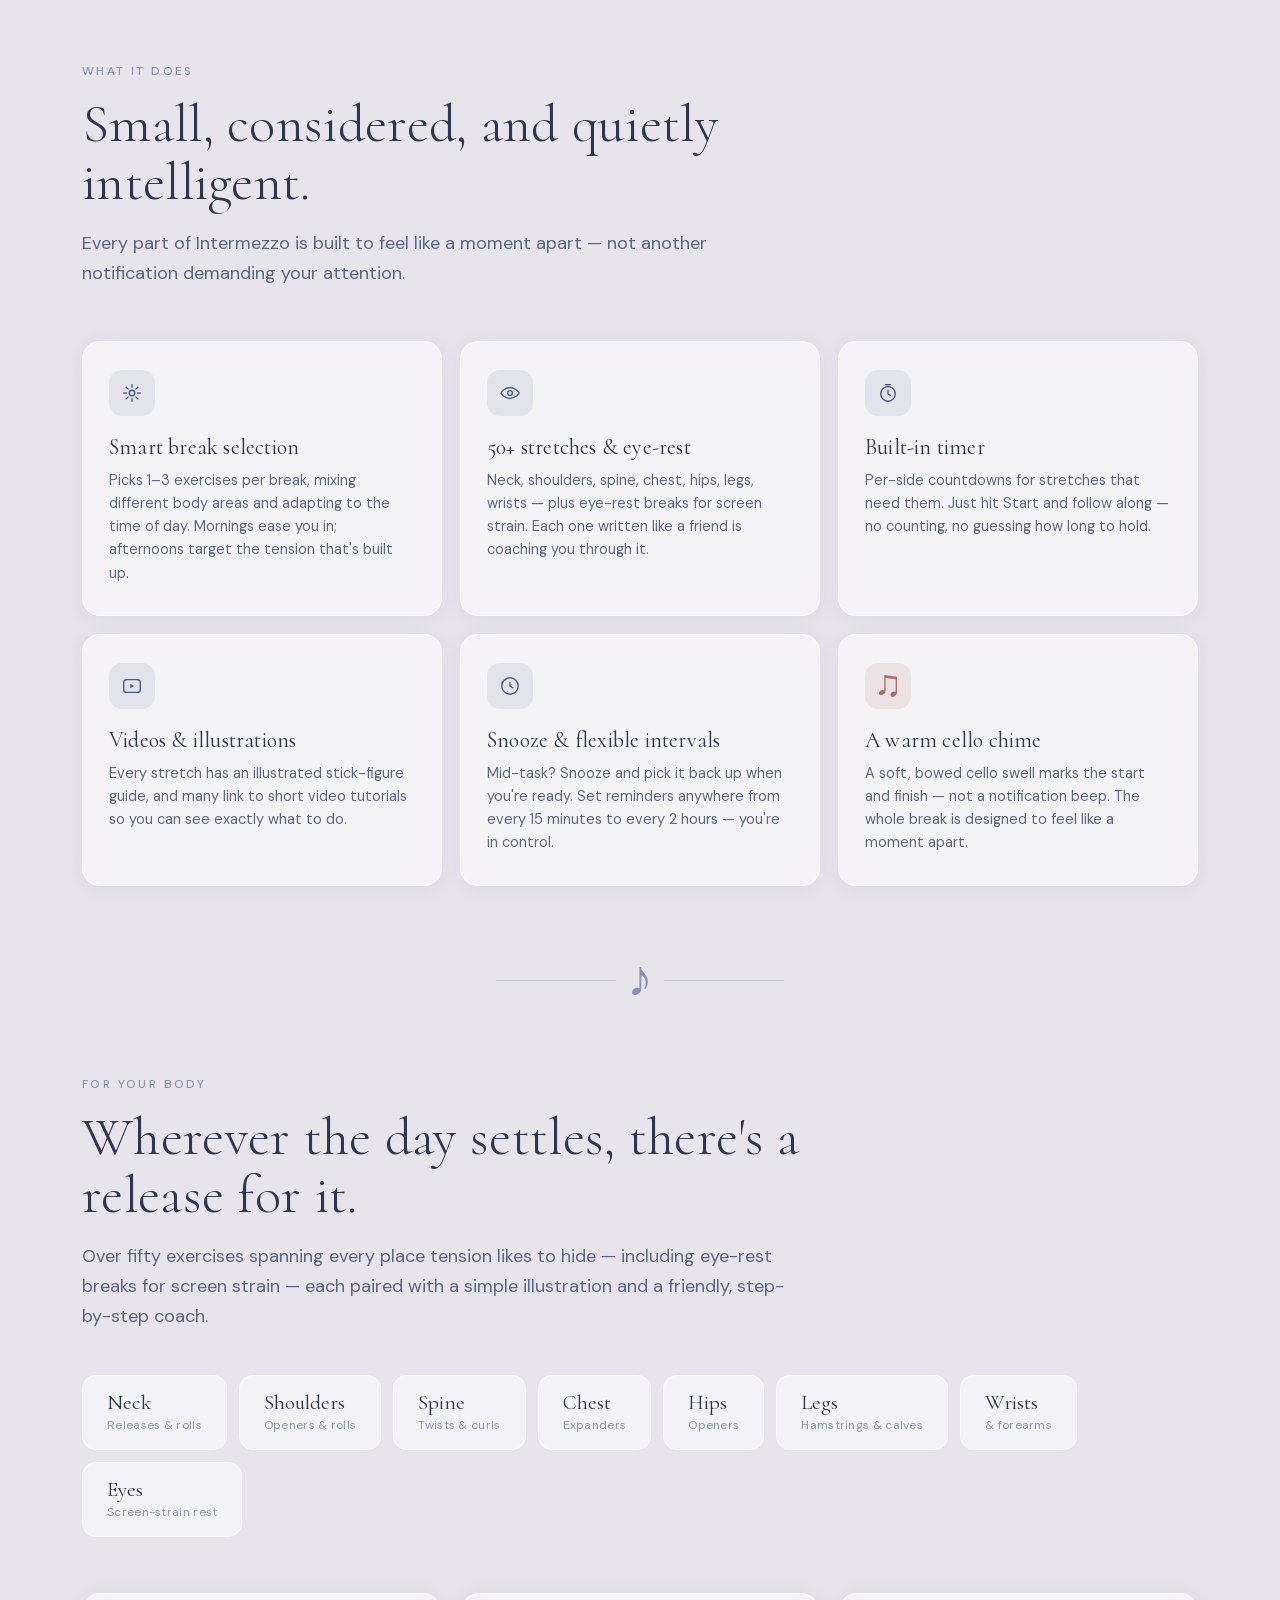
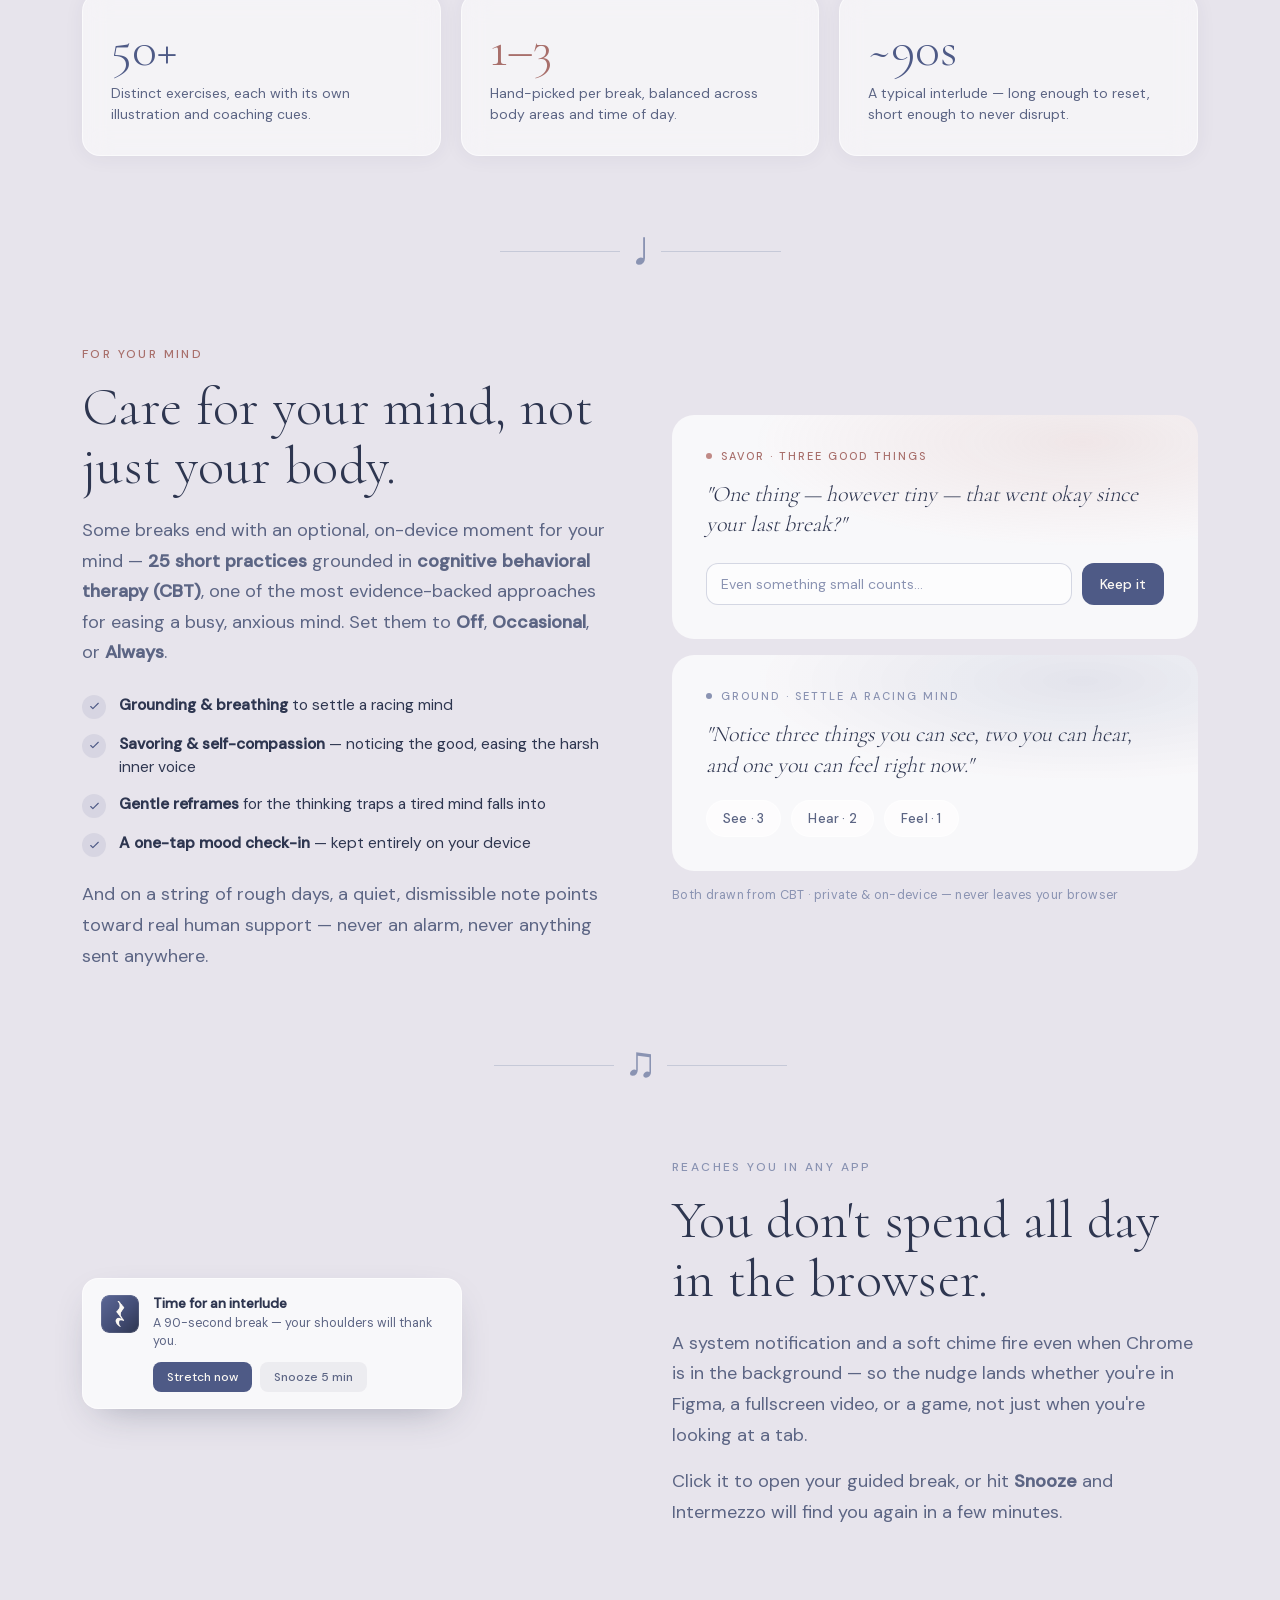
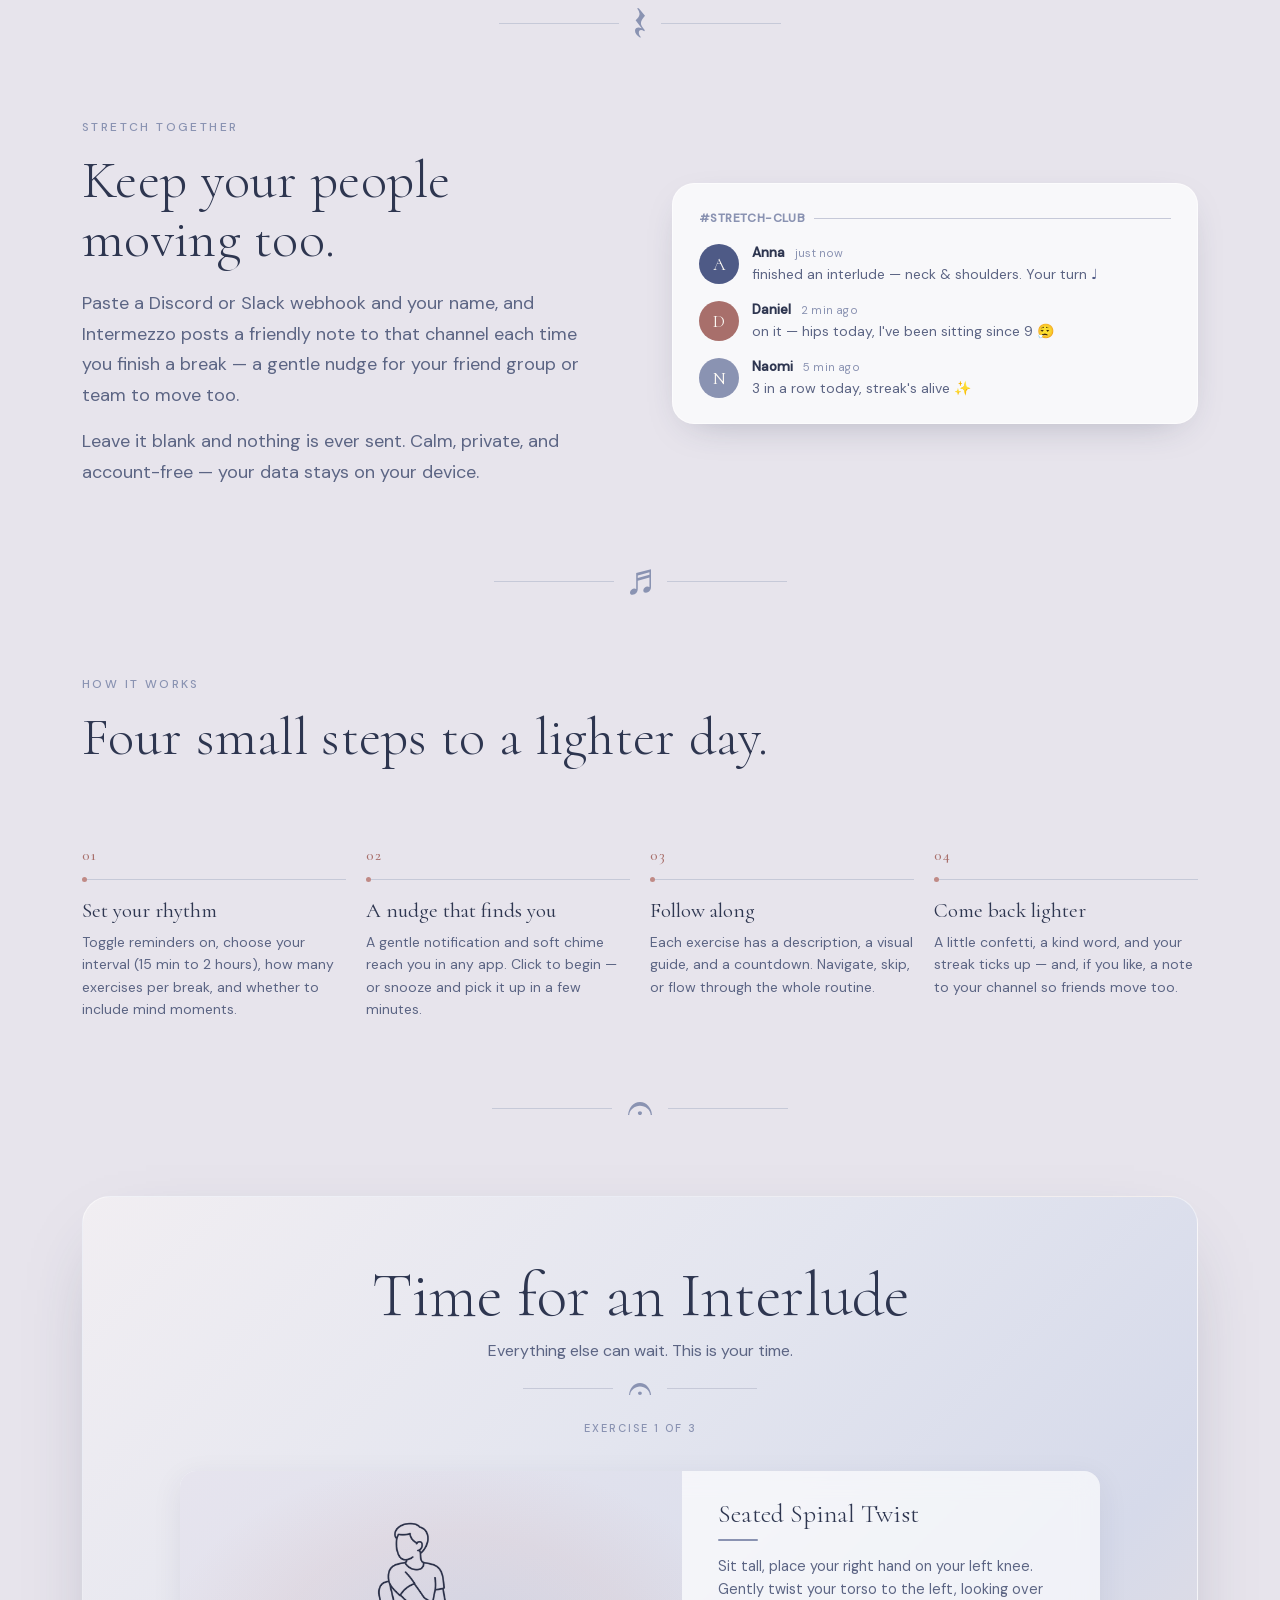
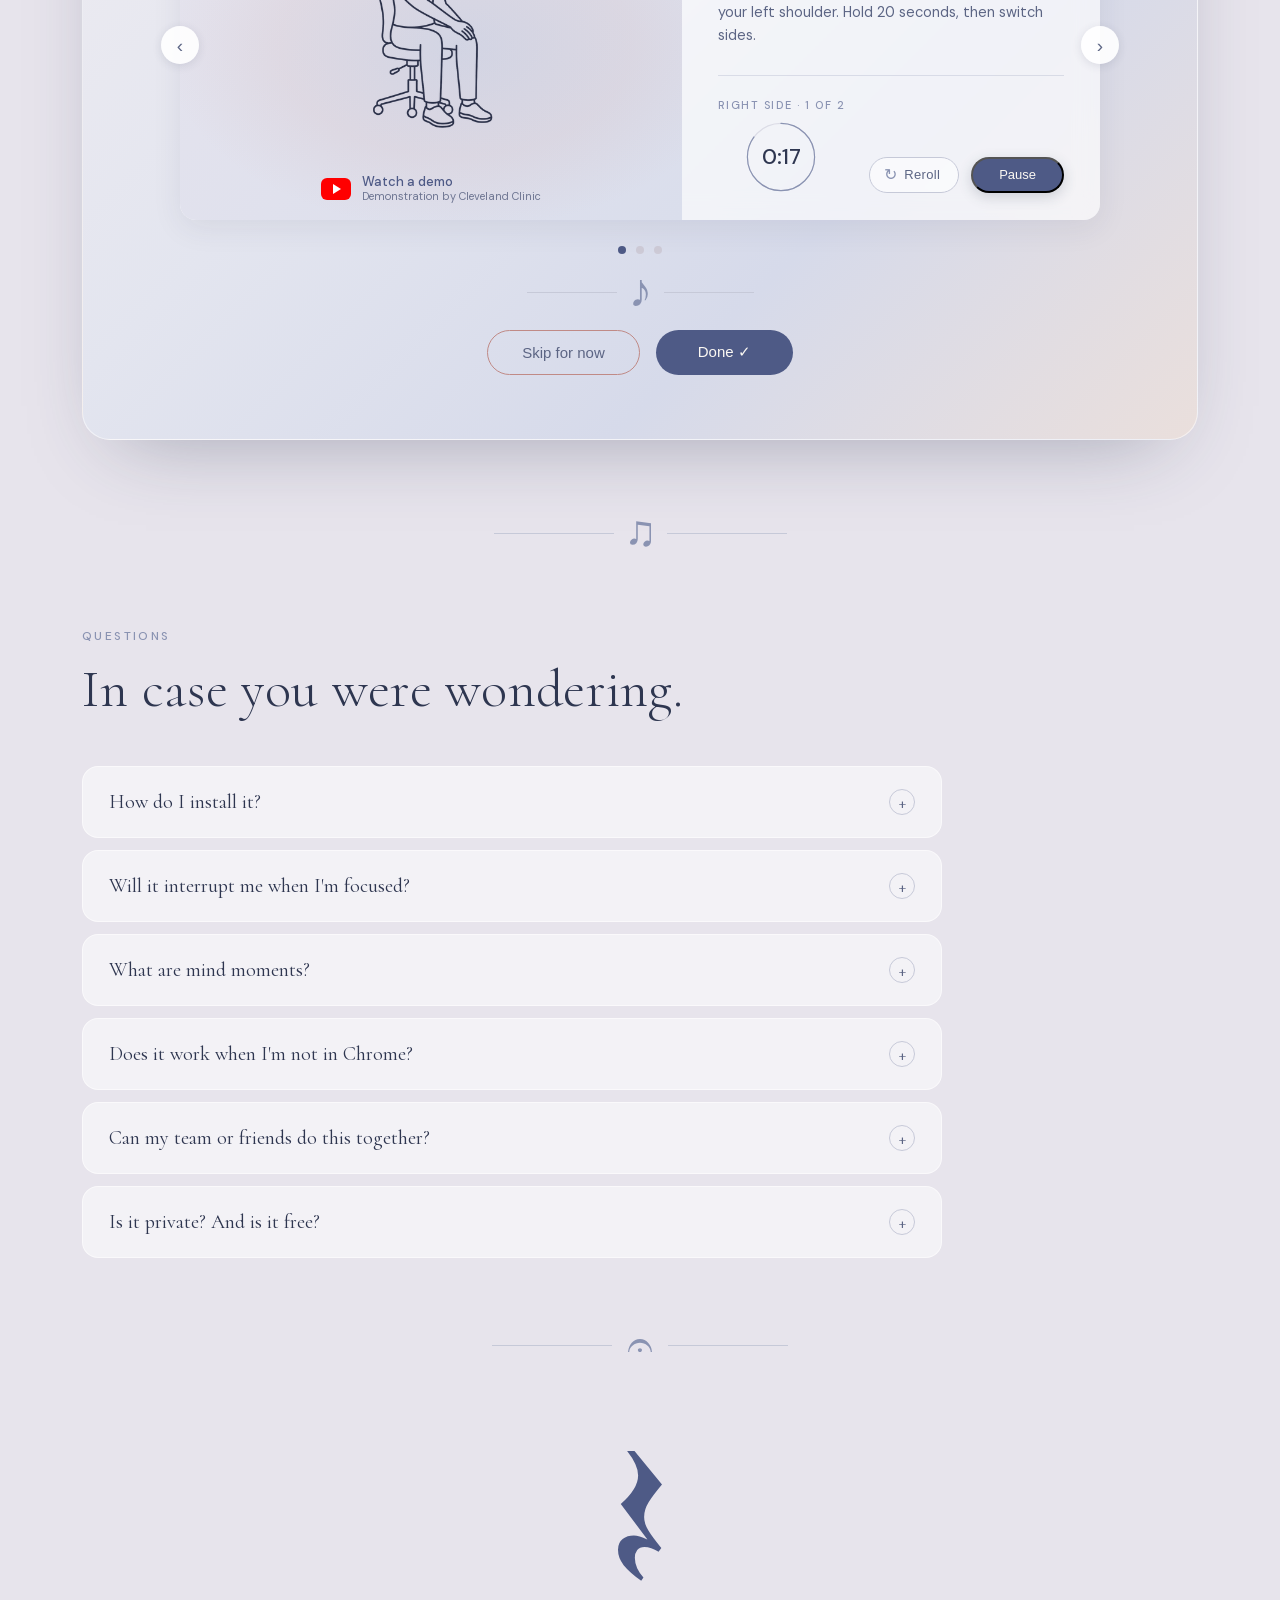
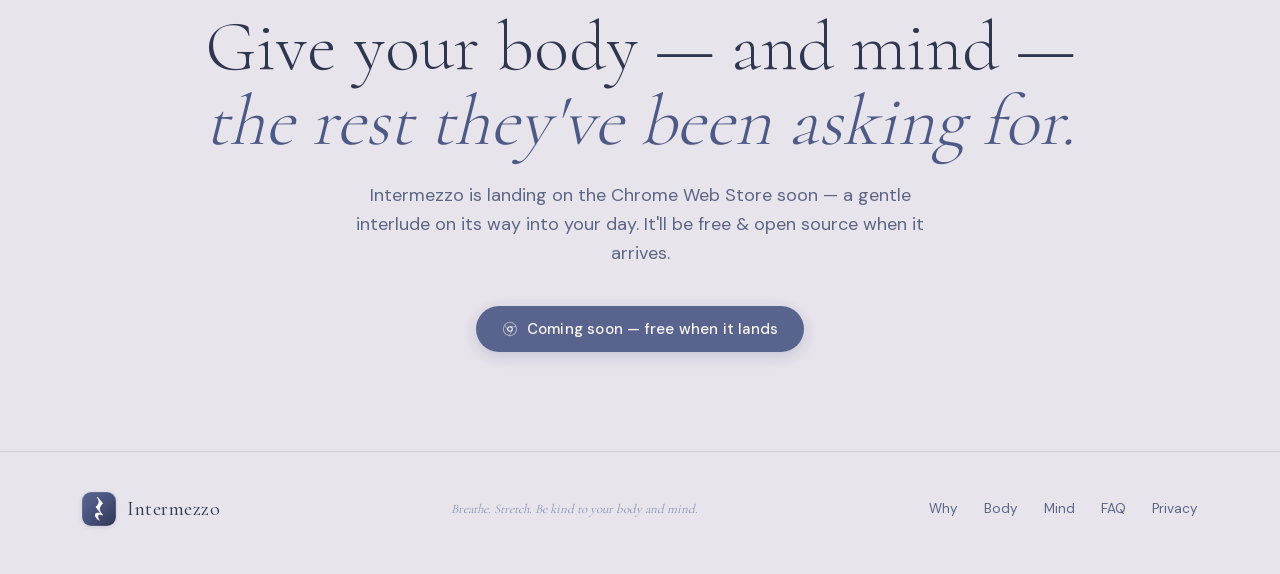
==== commit ba93a000: "chore(release): prep first Chrome Web Store submission (v1.0.0) - Set manifest version to 1.0.0 for " ====
--- a/site/index.html
+++ b/site/index.html
@@ -423,9 +423,9 @@
             </div>
           </div>
           <div class="chat-msg">
-            <div class="chat-av c">M</div>
+            <div class="chat-av c">N</div>
             <div class="chat-body">
-              <div class="chat-name">Mira <span>5 min ago</span></div>
+              <div class="chat-name">Naomi <span>5 min ago</span></div>
               <div class="chat-text">3 in a row today, streak's alive ✨</div>
             </div>
           </div>
@@ -647,6 +647,7 @@
       <a href="#body">Body</a>
       <a href="#mind">Mind</a>
       <a href="#faq">FAQ</a>
+      <a href="/privacy">Privacy</a>
     </nav>
   </div>
 </footer>
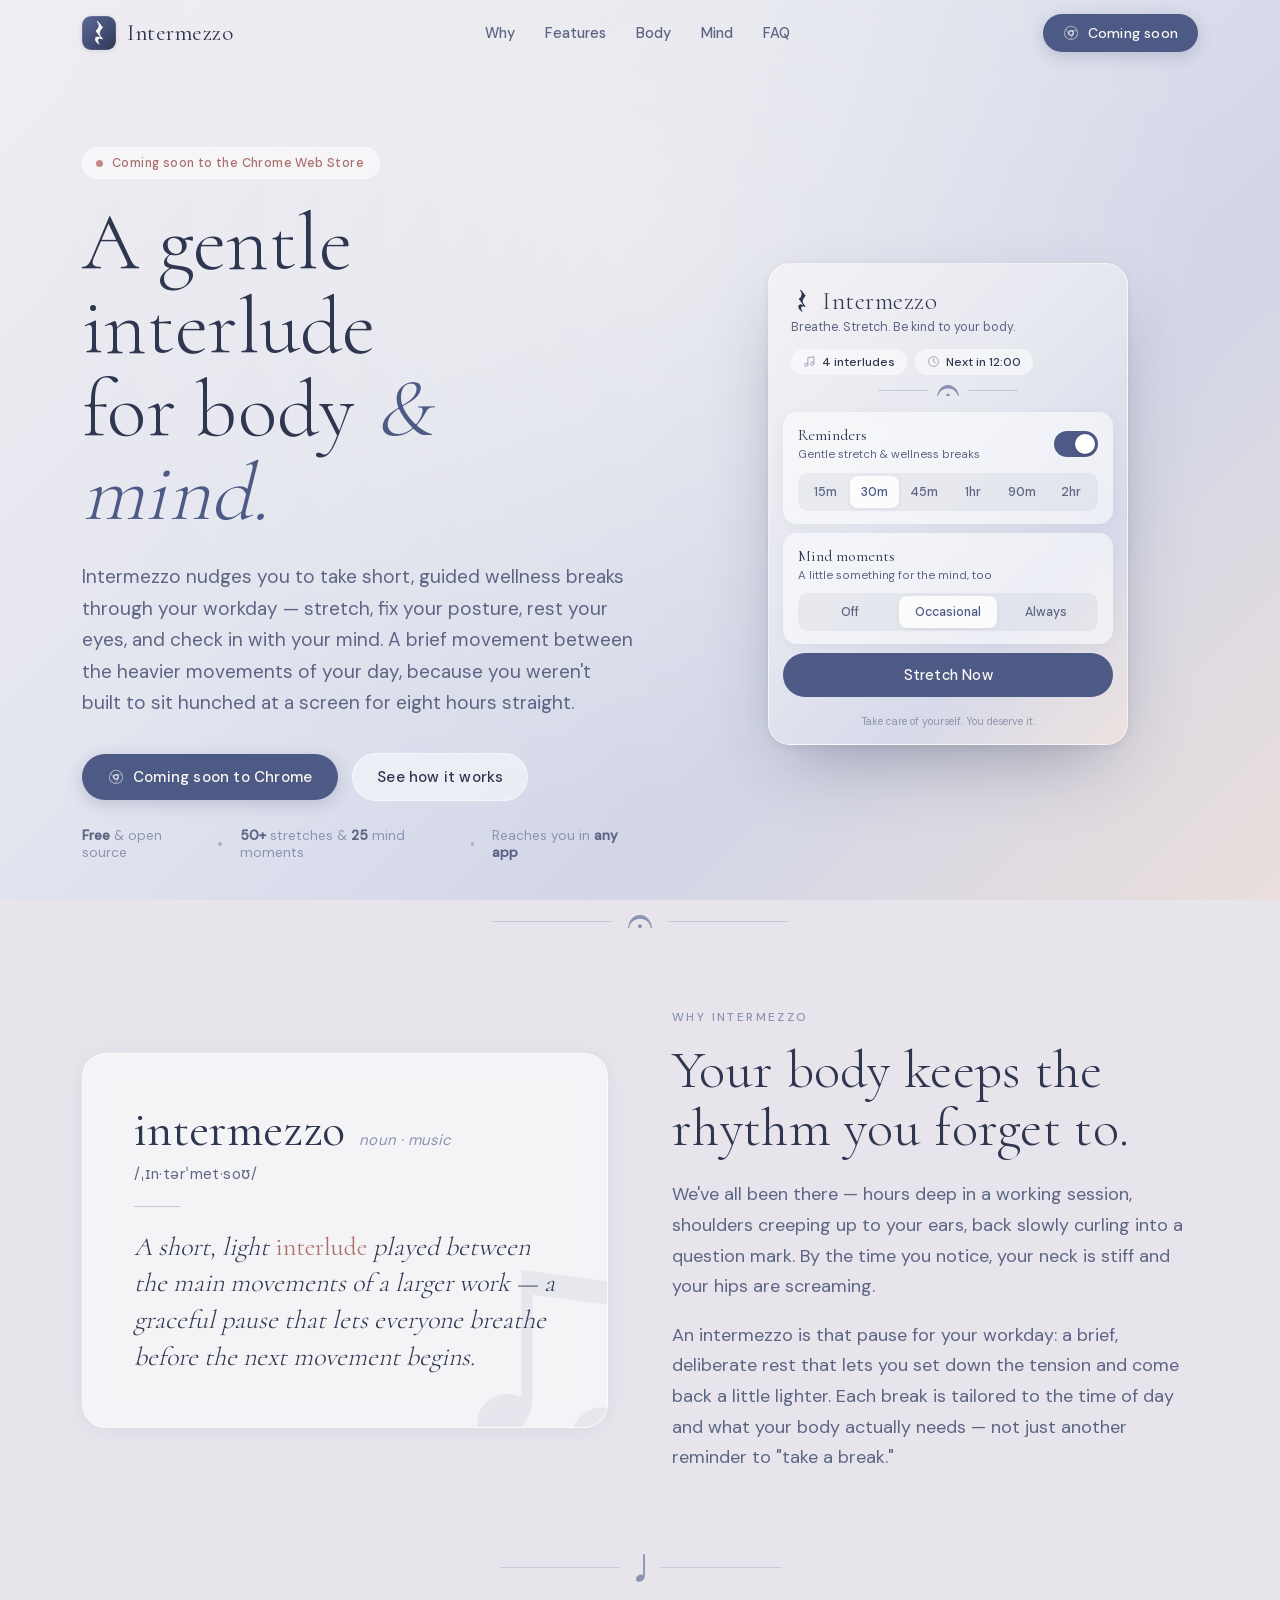
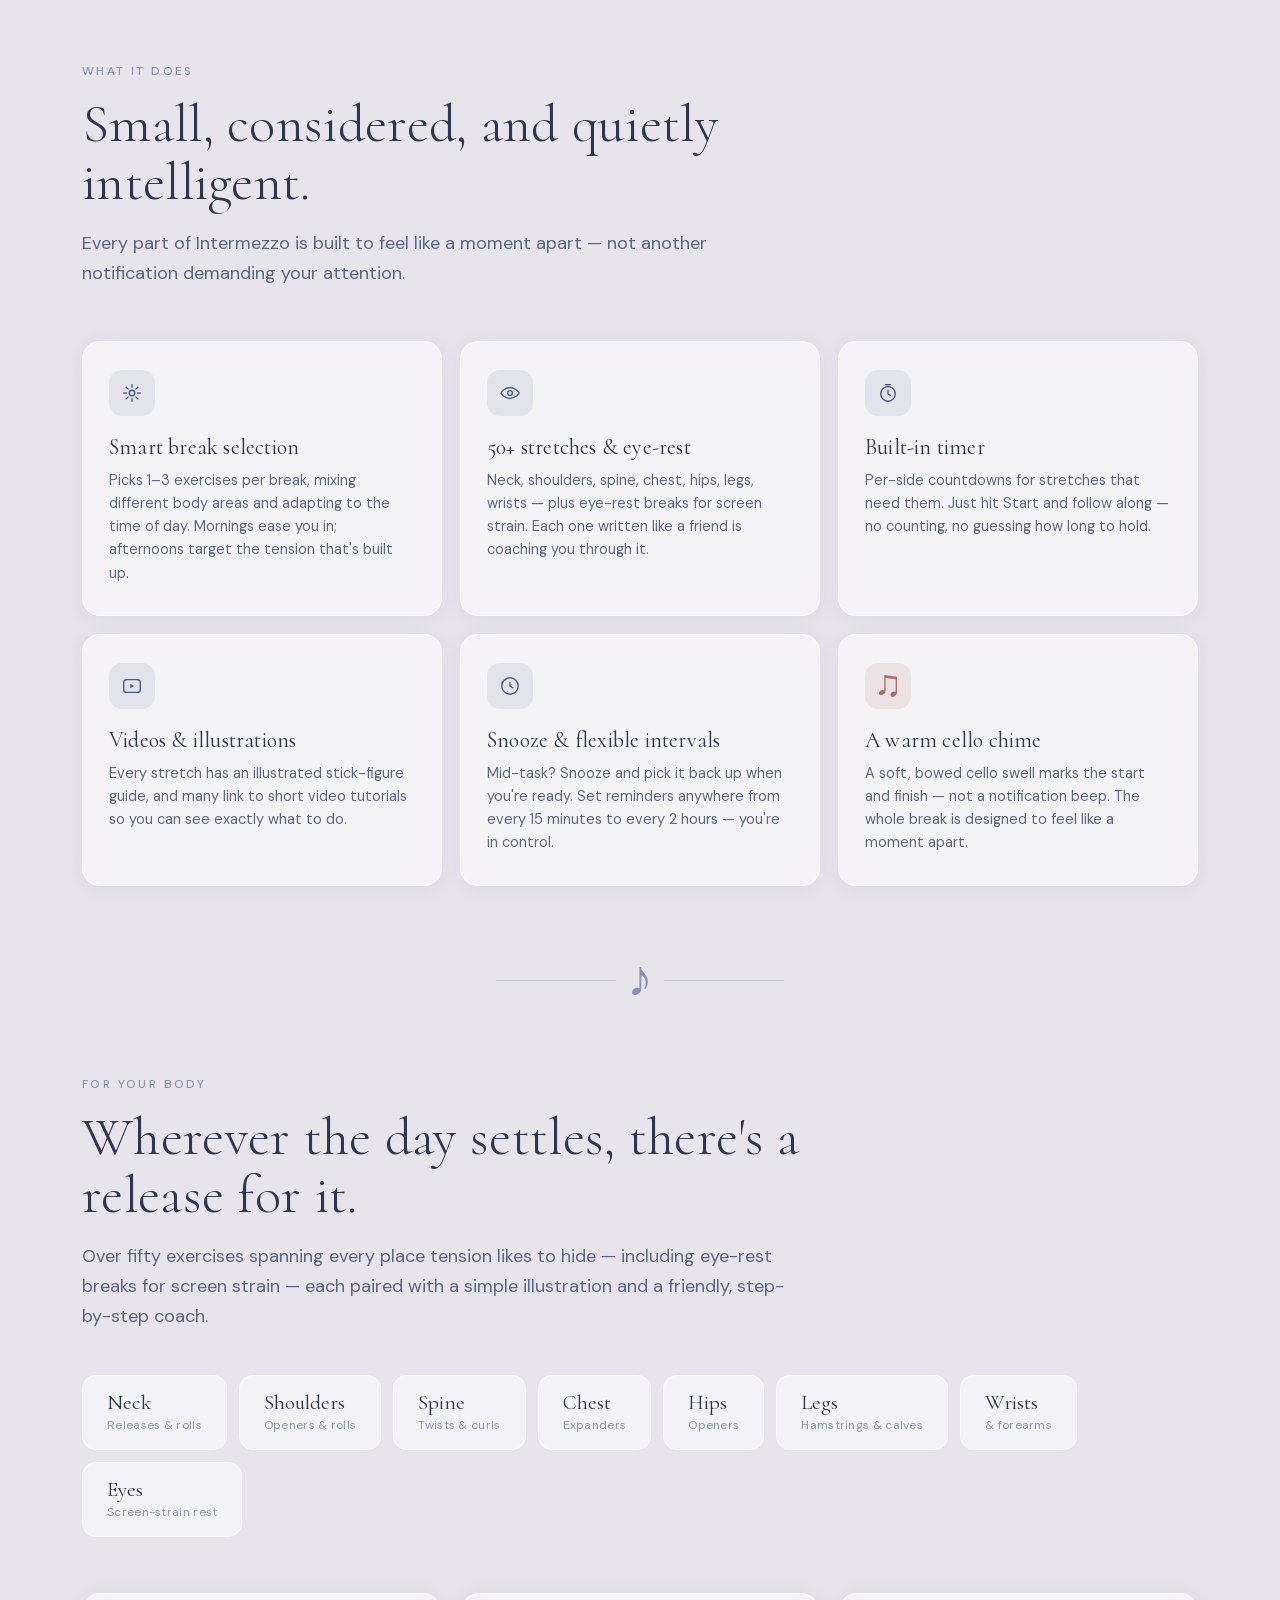
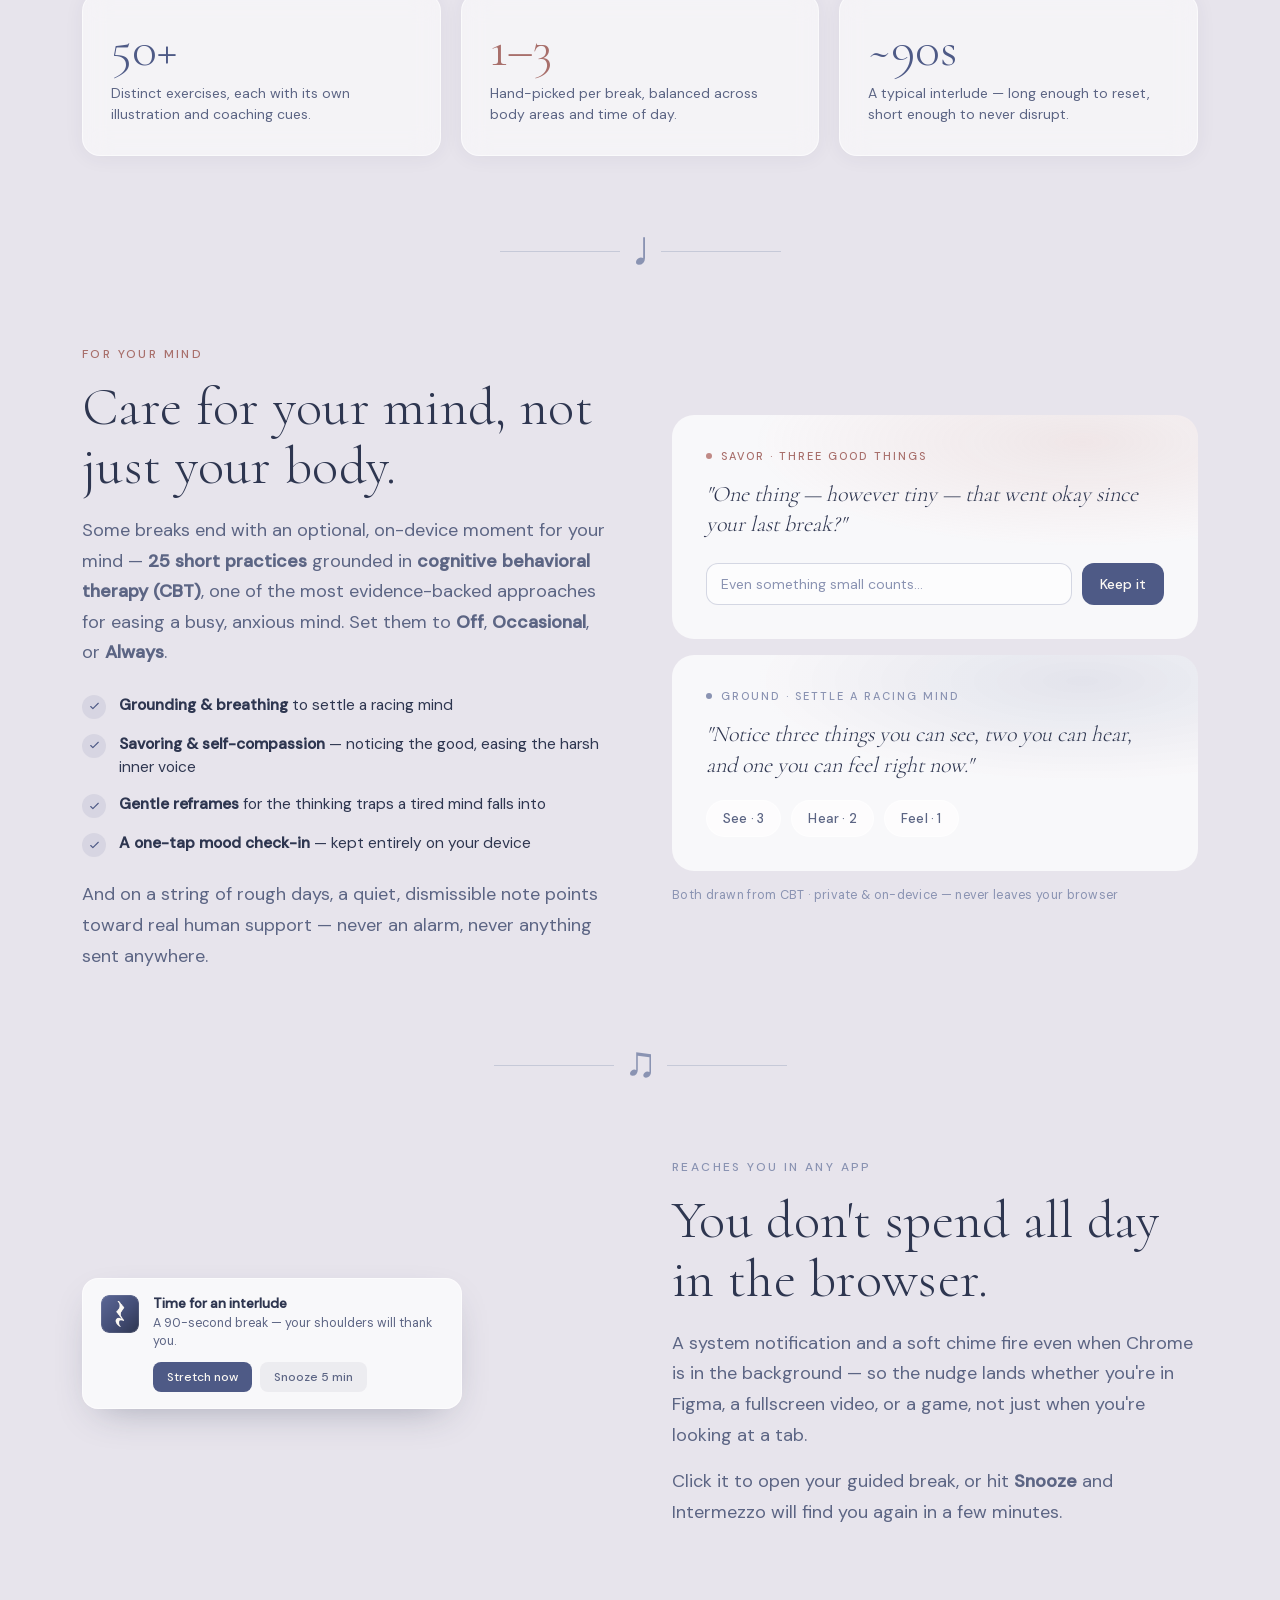
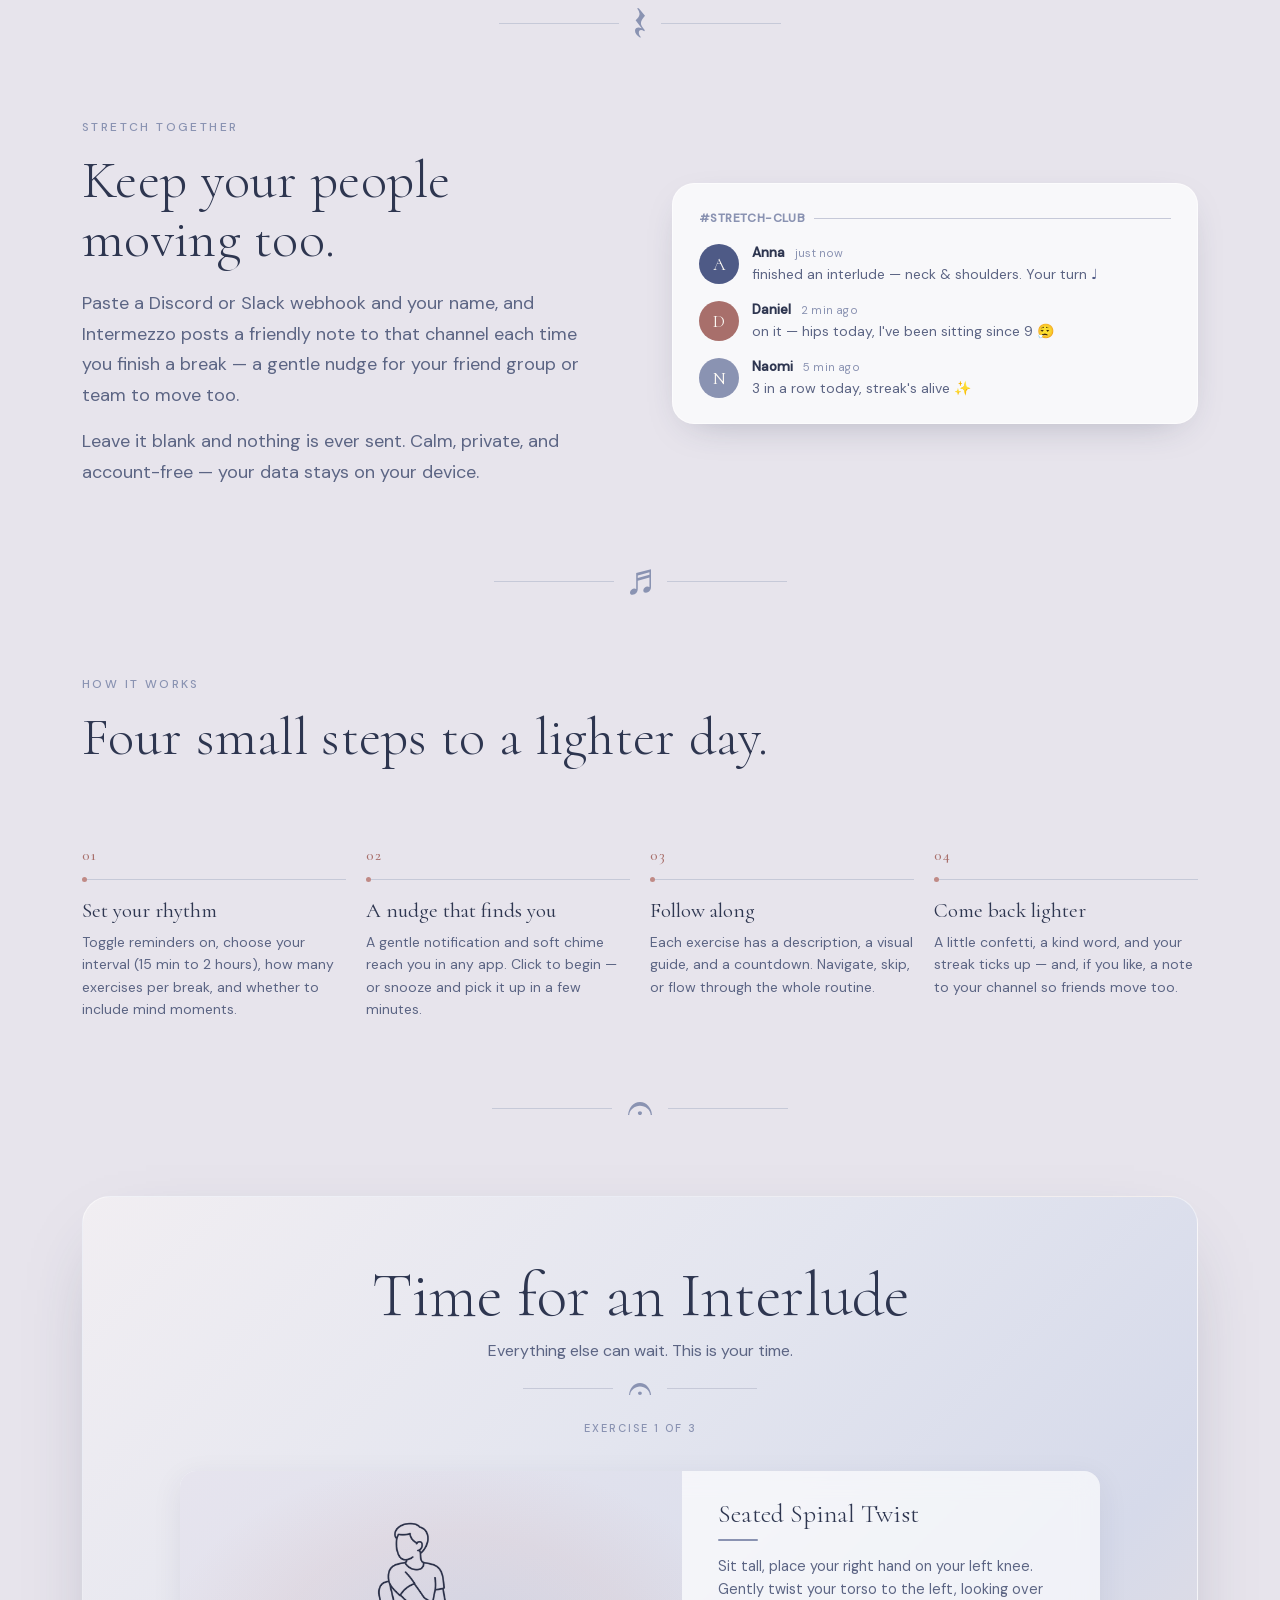
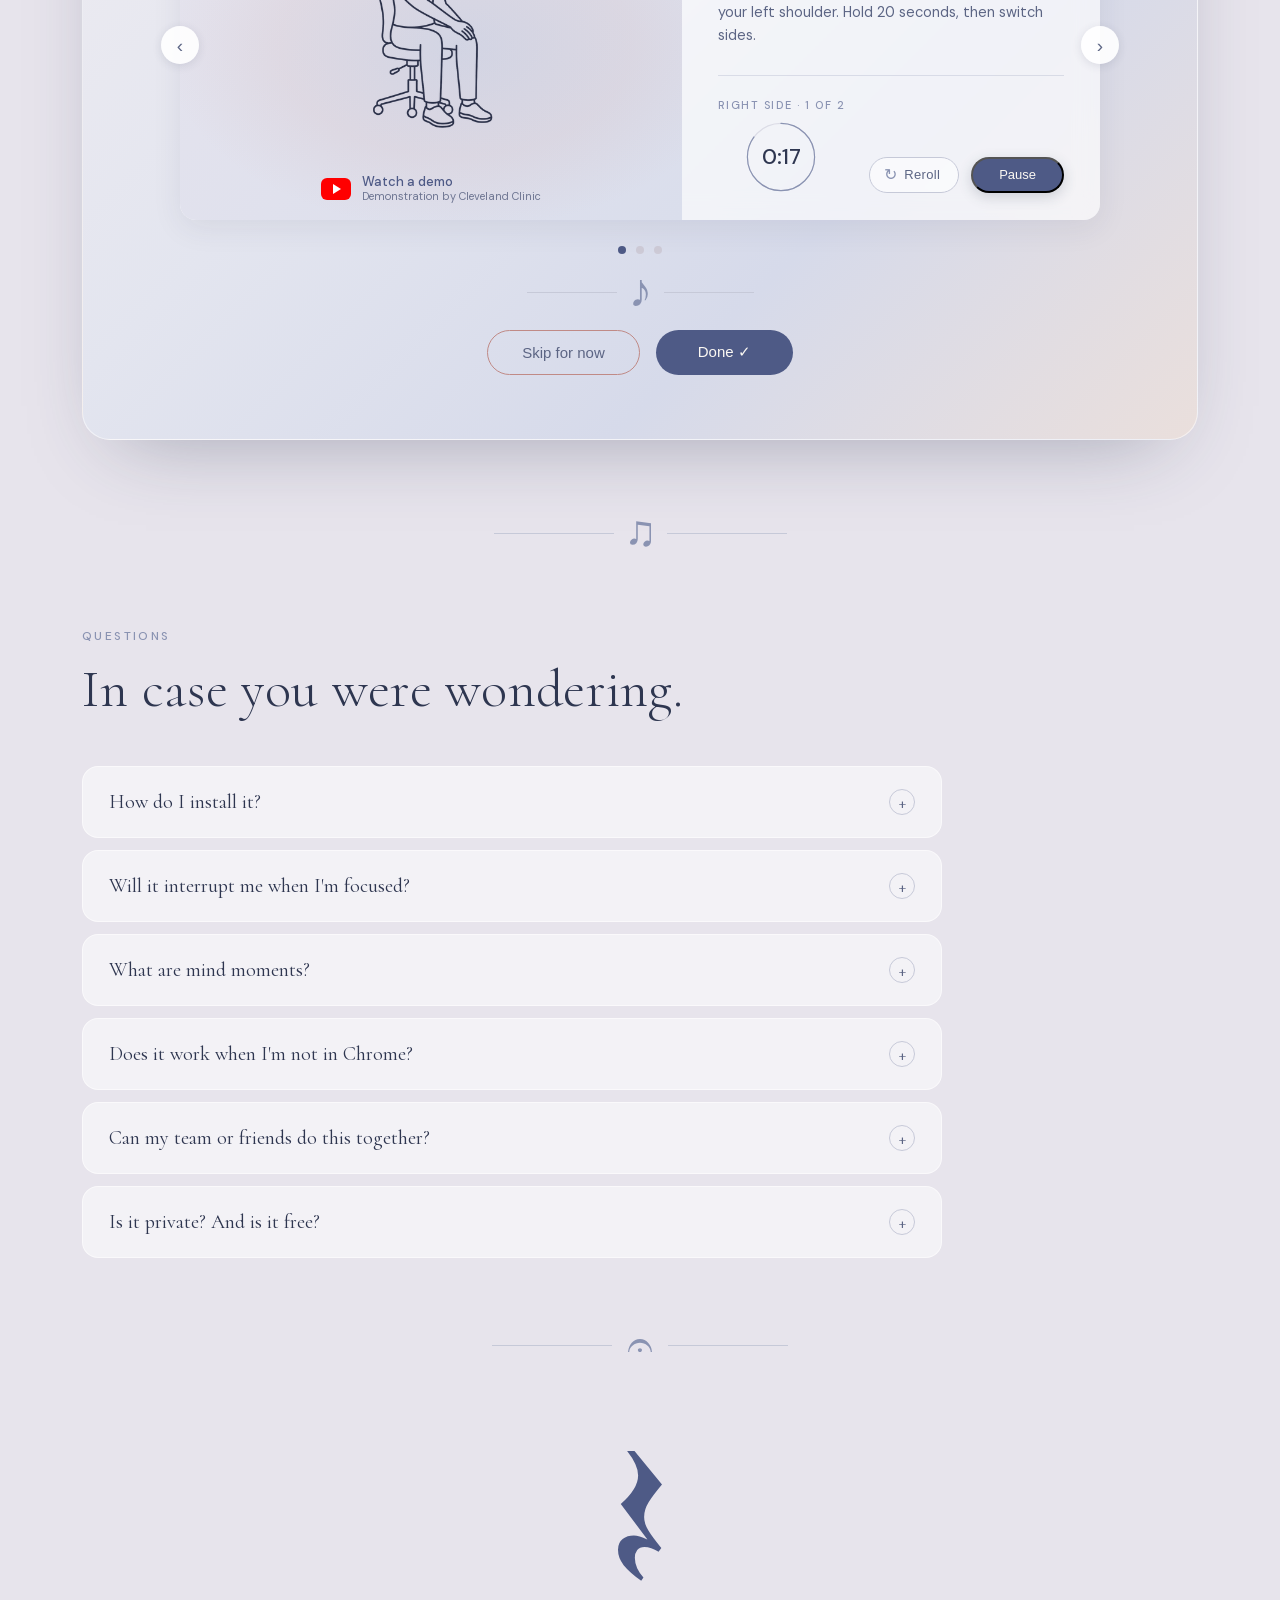
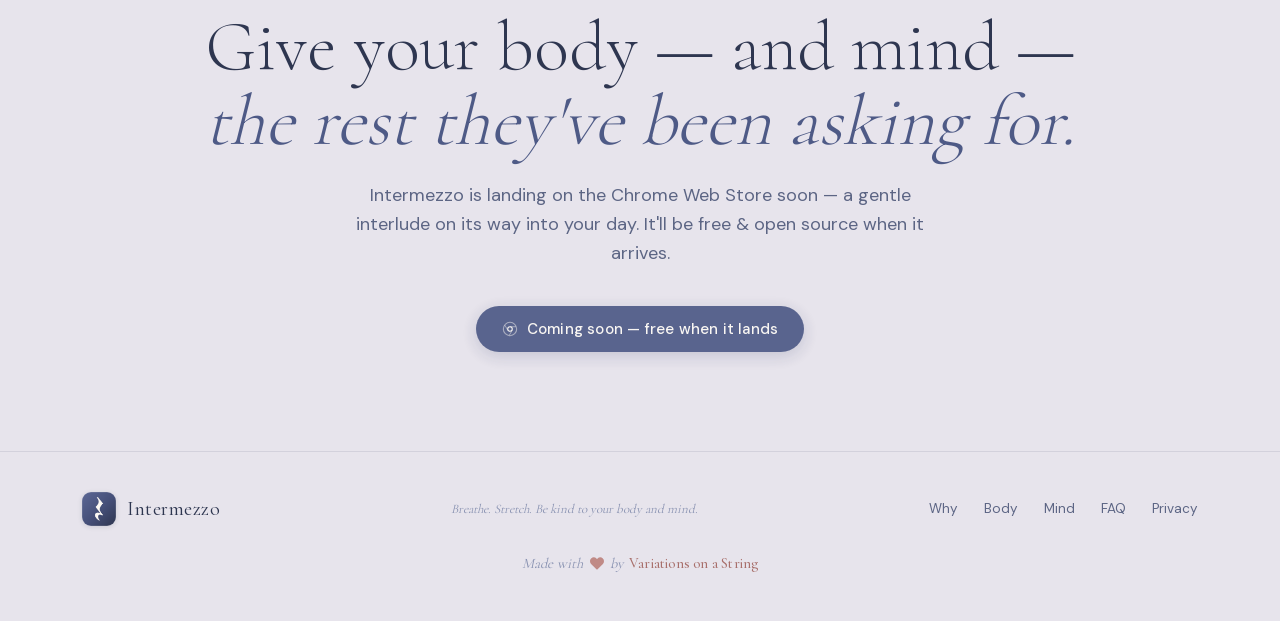
==== commit d894add6: "feat: add footer to  bottom of pages and fix ogimage again" ====
--- a/site/index.html
+++ b/site/index.html
@@ -14,11 +14,16 @@
 <meta property="og:url" content="https://intermezzo.care/" />
 <meta property="og:title" content="Intermezzo — A gentle interlude for body & mind" />
 <meta property="og:description" content="A Chrome extension with gentle reminders to stretch, fix your posture, and check in with your mind — reaching you in any app, throughout your workday." />
-<meta property="og:image" content="https://intermezzo.care/icon128.png" />
-<meta name="twitter:card" content="summary" />
+<meta property="og:image" content="https://intermezzo.care/og-image.png" />
+<meta property="og:image:secure_url" content="https://intermezzo.care/og-image.png" />
+<meta property="og:image:type" content="image/png" />
+<meta property="og:image:width" content="1200" />
+<meta property="og:image:height" content="630" />
+<meta property="og:image:alt" content="Intermezzo — a gentle interlude for body & mind" />
+<meta name="twitter:card" content="summary_large_image" />
 <meta name="twitter:title" content="Intermezzo — A gentle interlude for body & mind" />
 <meta name="twitter:description" content="Gentle reminders to stretch, fix your posture, and check in with your mind — throughout your workday." />
-<meta name="twitter:image" content="https://intermezzo.care/icon128.png" />
+<meta name="twitter:image" content="https://intermezzo.care/og-image.png" />
 
 <link rel="icon" href="favicon.svg?v=2" type="image/svg+xml" />
 <link rel="stylesheet" href="styles.css" />
@@ -650,6 +655,17 @@
       <a href="/privacy">Privacy</a>
     </nav>
   </div>
+  <div class="wrap footer-credit">
+    <p>
+      <span>Made with</span>
+      <svg class="beating-heart" xmlns="http://www.w3.org/2000/svg" width="14" height="14"
+           viewBox="0 0 512 512" fill="currentColor" aria-hidden="true">
+        <path d="M462.3 62.6C407.5 15.9 326 24.3 275.7 76.2L256 96.5l-19.7-20.3C186.1 24.3 104.5 15.9 49.7 62.6c-62.8 53.6-66.1 149.8-9.9 207.9l193.5 199.8c12.5 12.9 32.8 12.9 45.3 0l193.5-199.8c56.3-58.1 53-154.3-9.8-207.9z"/>
+      </svg>
+      <span>by</span>
+      <a href="https://www.variationsonastring.com" target="_blank" rel="noopener noreferrer">Variations on a String</a>
+    </p>
+  </div>
 </footer>
 
 <script>
--- a/site/styles.css
+++ b/site/styles.css
@@ -818,12 +818,44 @@
 .footer-links a { font-size: 13.5px; color: var(--sage); text-decoration: none; transition: color 0.2s; }
 .footer-links a:hover { color: var(--olive); }
 
+/* ===== Creator credit ===== */
+.footer-credit { margin-top: 26px; text-align: center; }
+.footer-credit p {
+  display: inline-flex;
+  align-items: center;
+  gap: 6px;
+  font-family: var(--serif);
+  font-style: italic;
+  font-size: 14.5px;
+  letter-spacing: 0.2px;
+  color: var(--moss);
+}
+.footer-credit .beating-heart {
+  color: var(--terra);
+  flex-shrink: 0;
+  transform: translateY(0.5px);
+  animation: heartbeat 4.2s ease-in-out infinite;
+}
+@keyframes heartbeat {
+  0%, 88%, 100% { transform: translateY(0.5px) scale(1); }
+  92%           { transform: translateY(0.5px) scale(1.18); }
+  96%           { transform: translateY(0.5px) scale(1.06); }
+}
+.footer-credit a {
+  font-style: normal;
+  font-weight: 500;
+  color: var(--terra-deep);
+  text-decoration: none;
+  transition: color 0.2s;
+}
+.footer-credit a:hover { color: var(--olive); text-decoration: underline; text-underline-offset: 2px; }
+
 /* ===== Reveal on scroll ===== */
 .reveal { opacity: 0; transform: translateY(22px); transition: opacity 0.7s var(--ease-out), transform 0.7s var(--ease-out); }
 .reveal.in { opacity: 1; transform: none; }
 @media (prefers-reduced-motion: reduce) {
   .reveal { opacity: 1; transform: none; transition: none; }
-  .bg-breath, .popup-card, .fermata-rule .glyph { animation: none !important; }
+  .bg-breath, .popup-card, .fermata-rule .glyph, .footer-credit .beating-heart { animation: none !important; }
 }
 
 /* ===== Popup mind-moments mini control ===== */
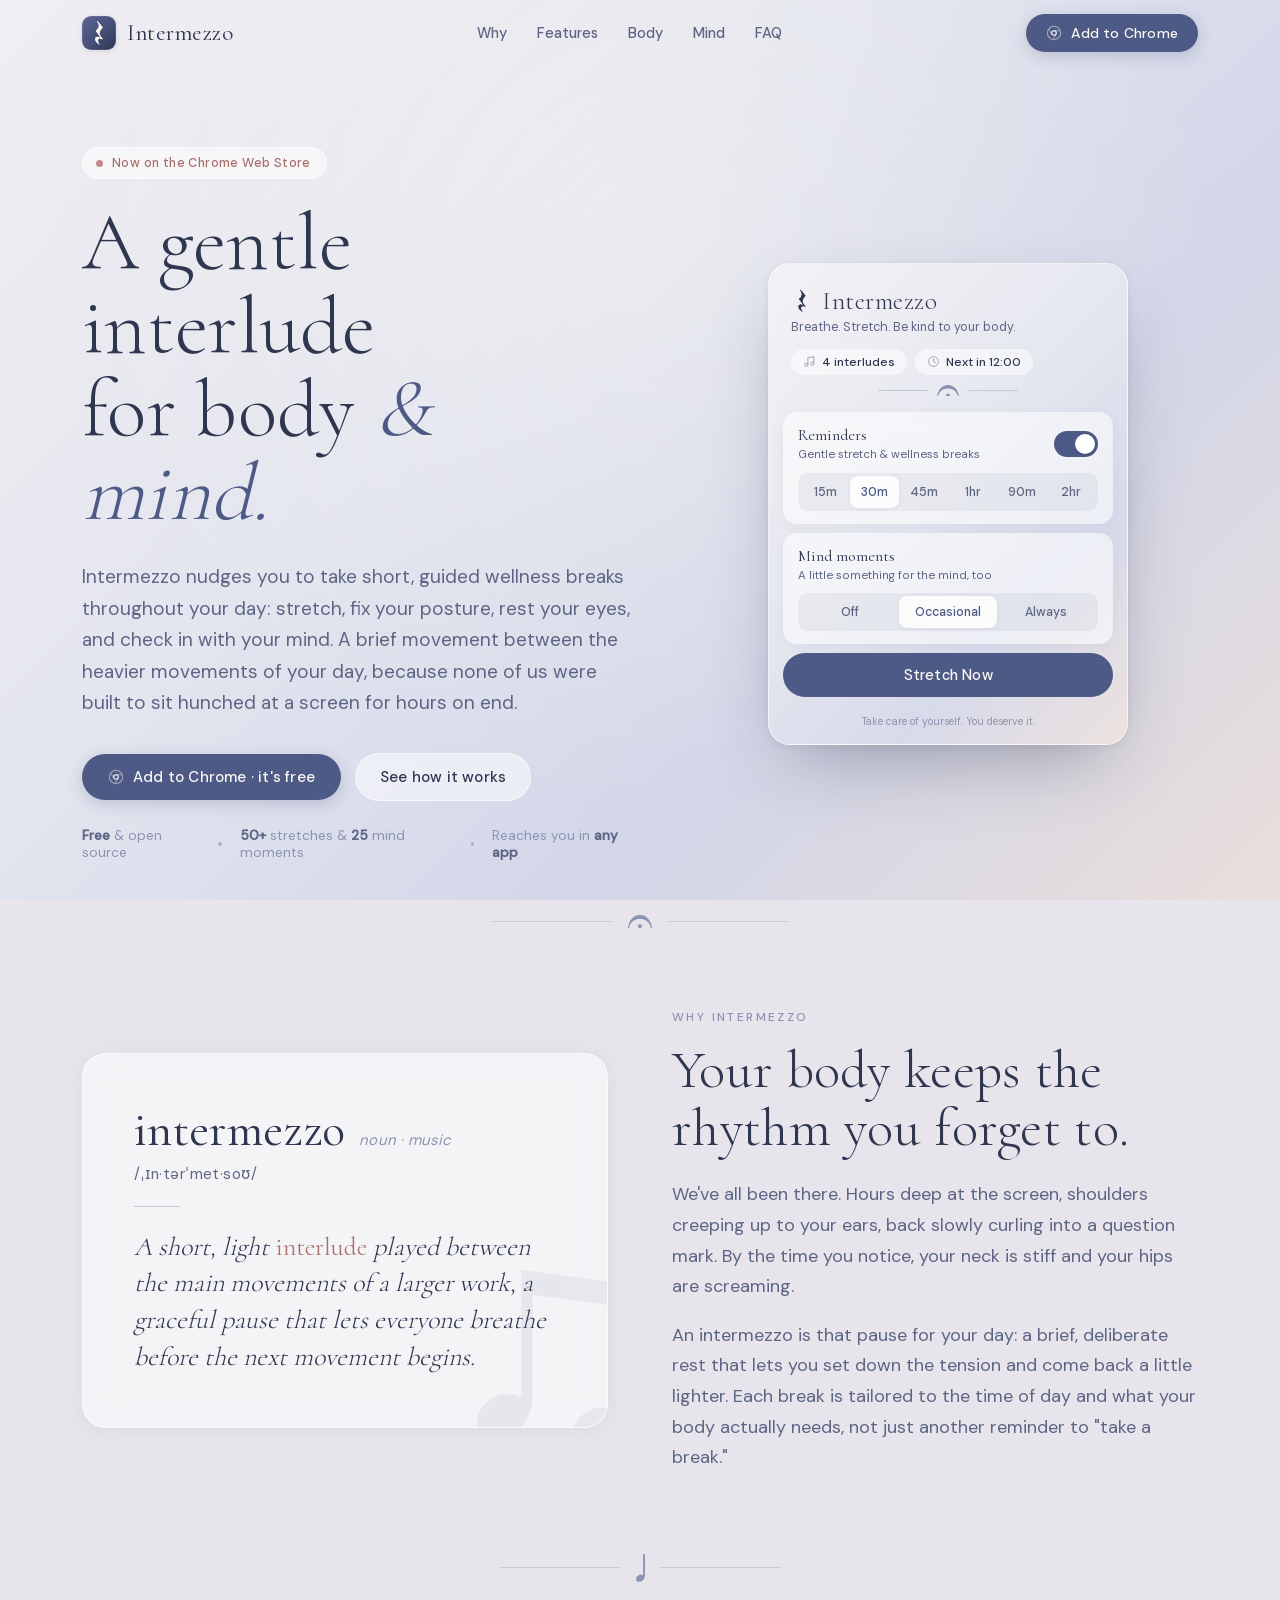
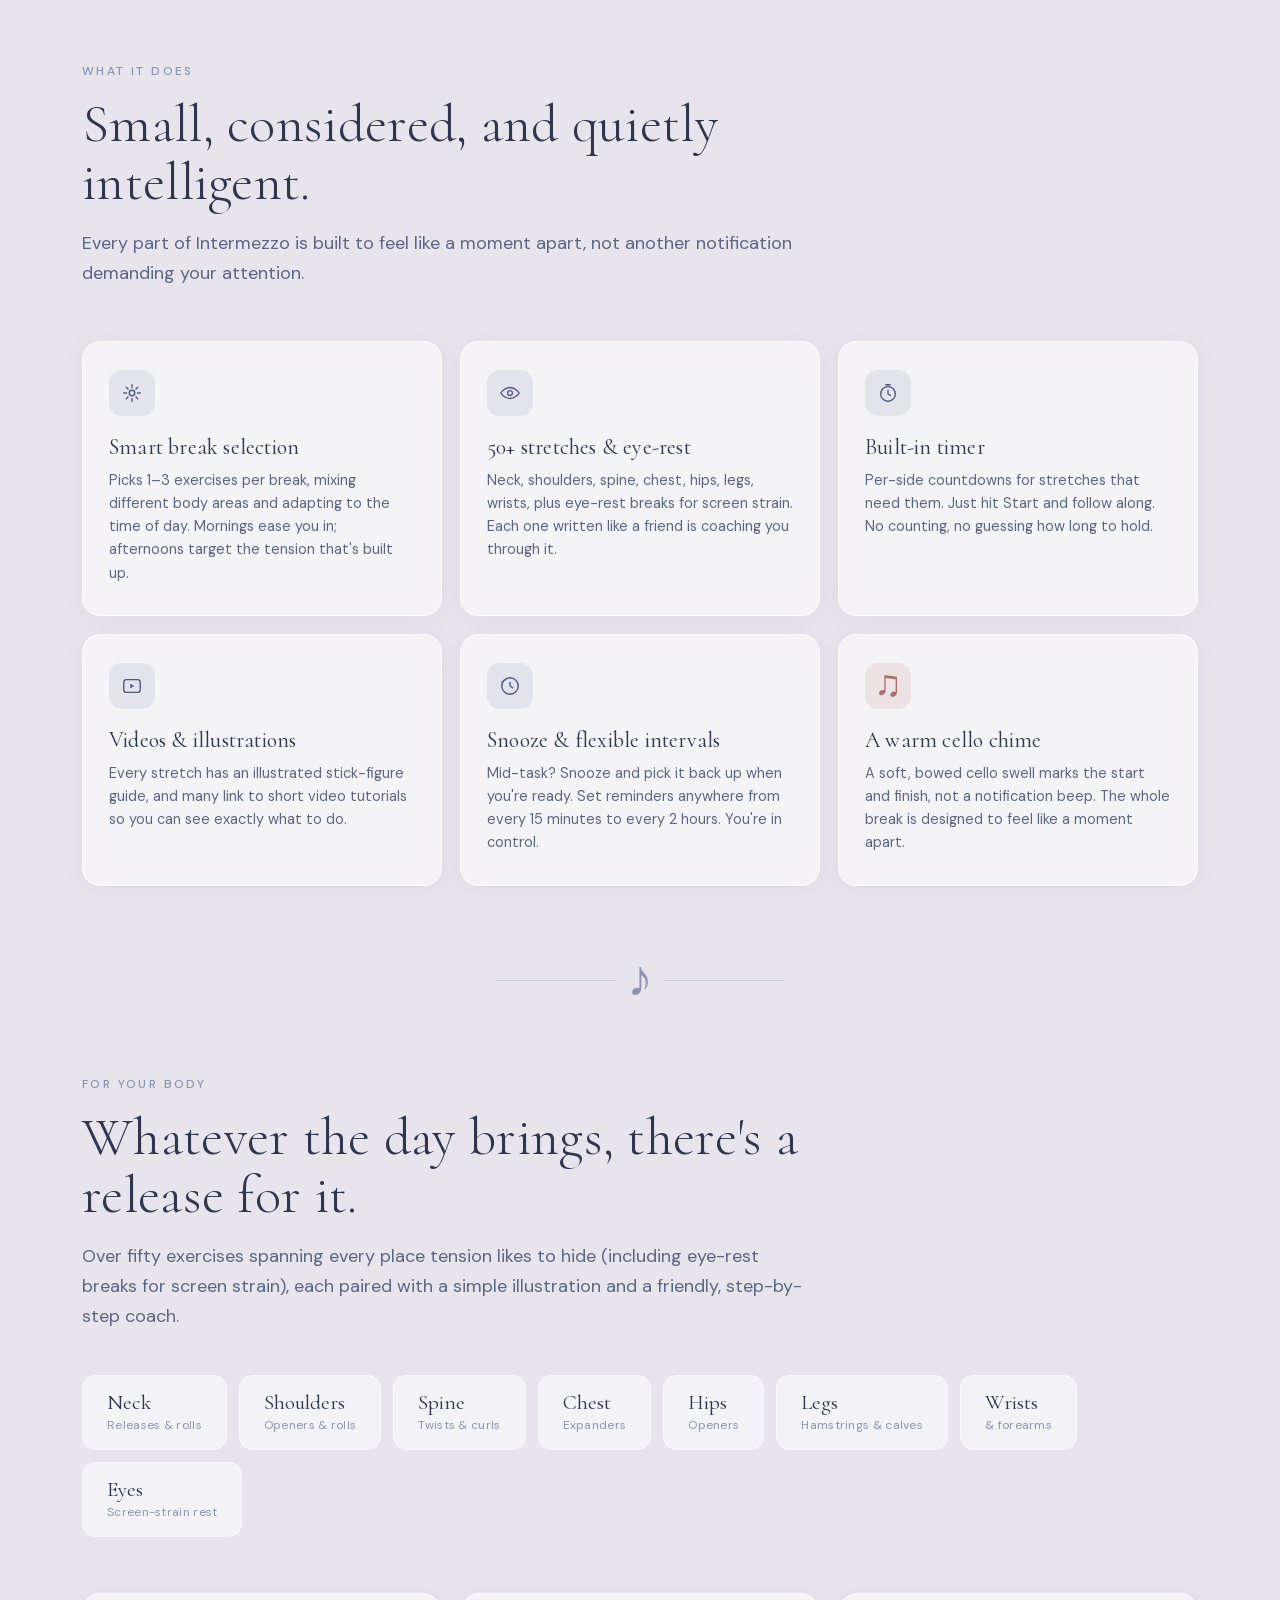
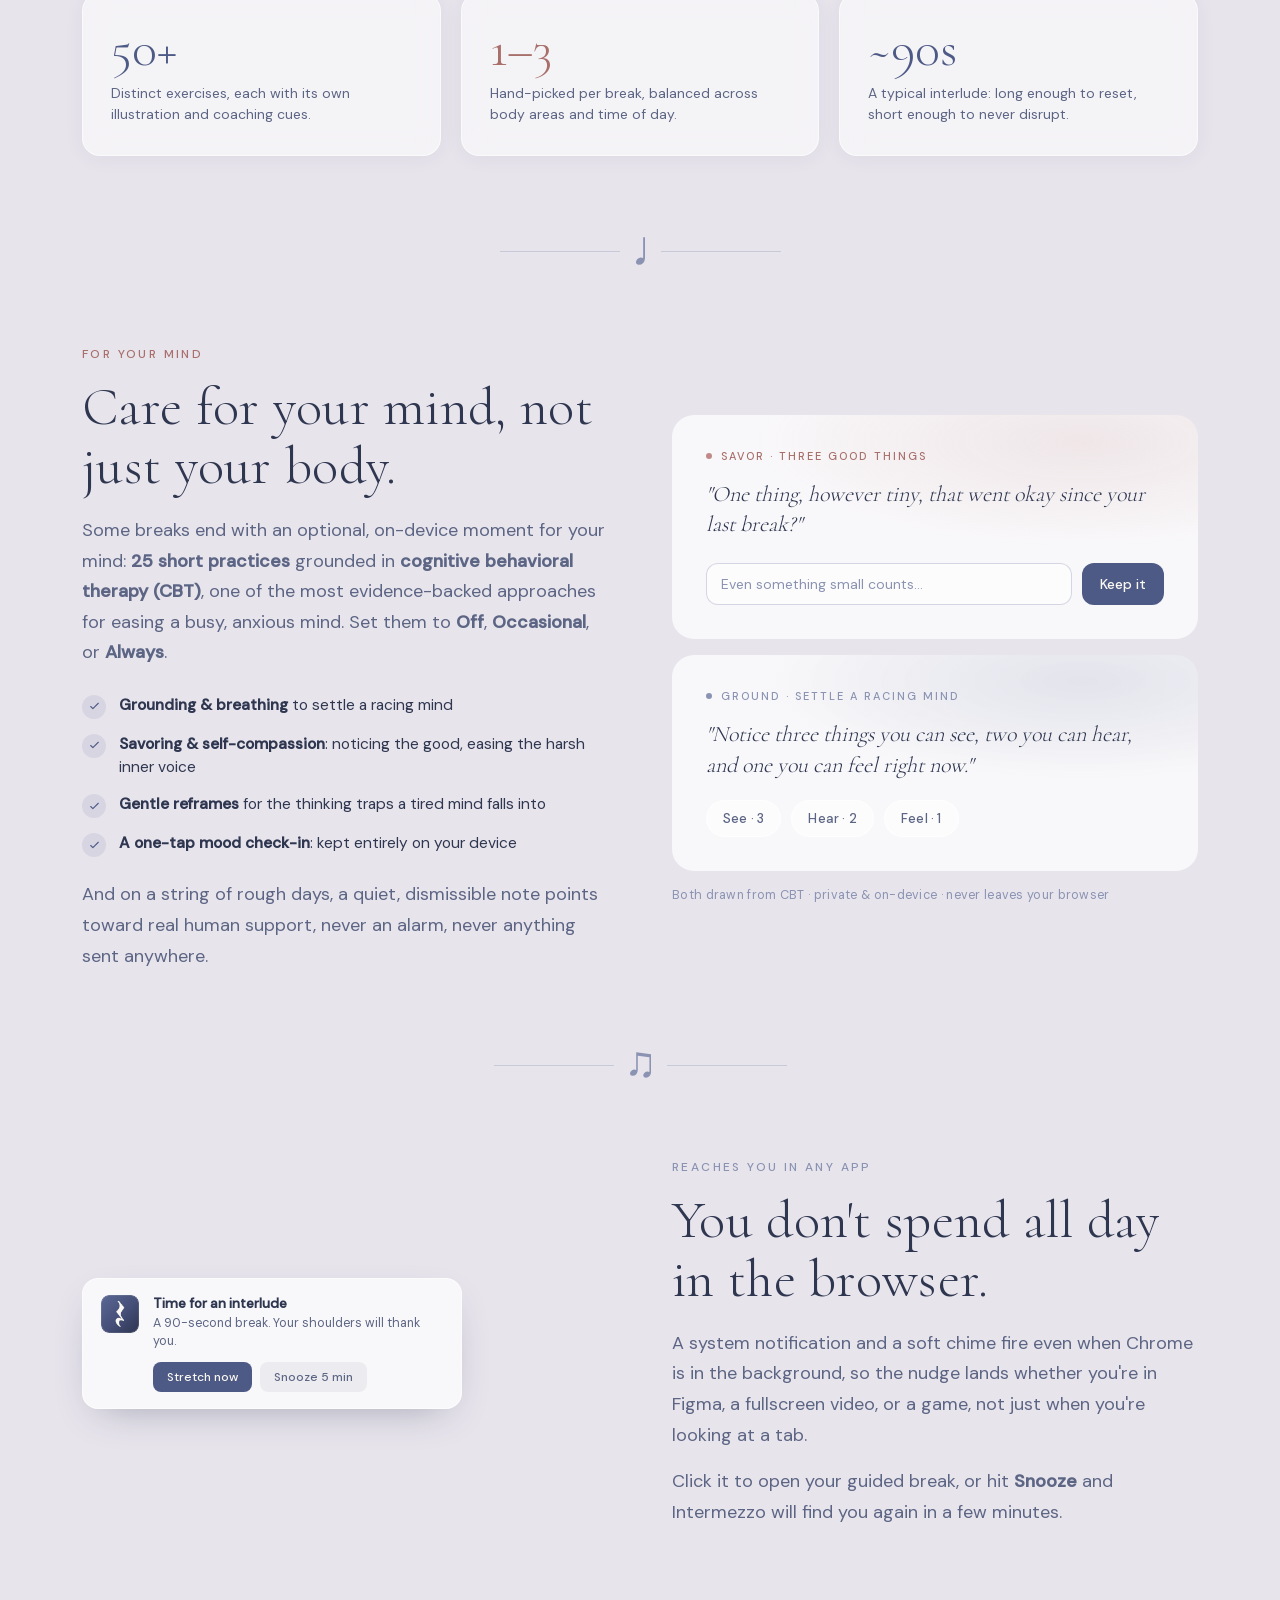
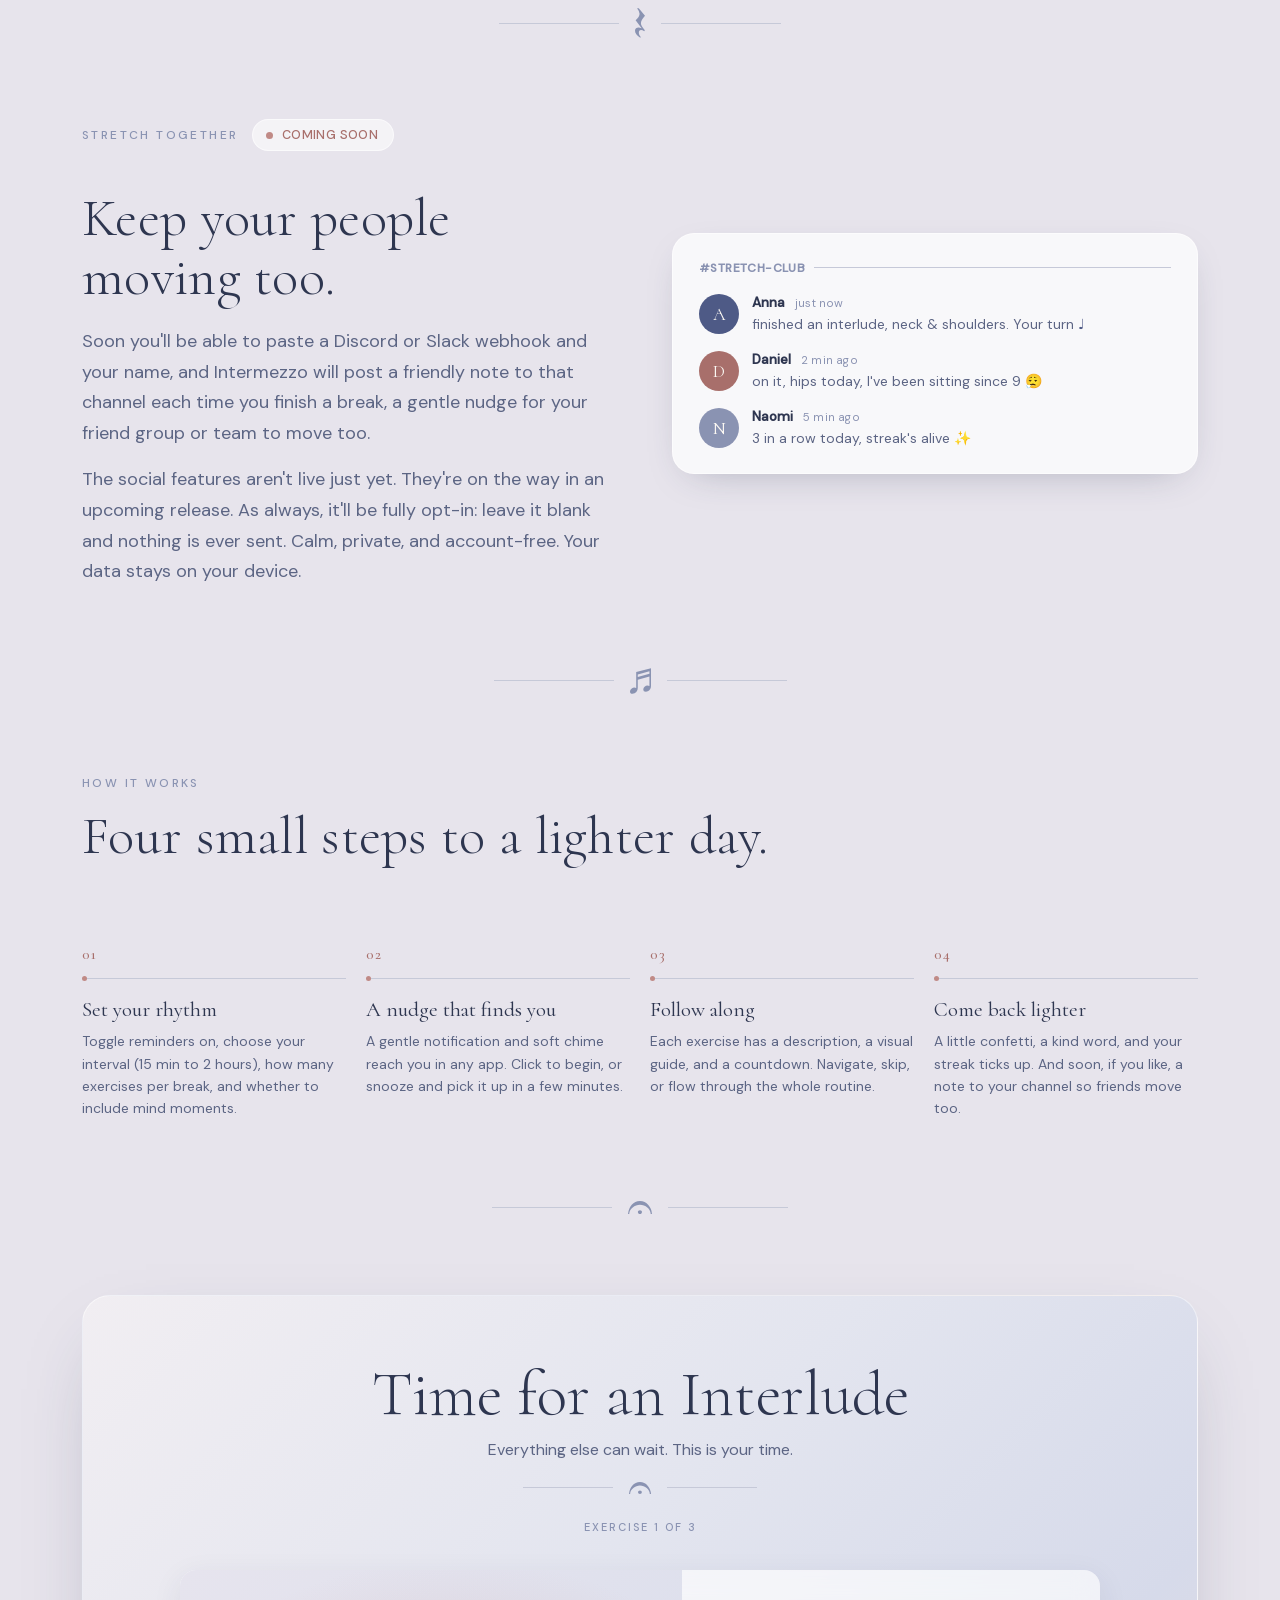
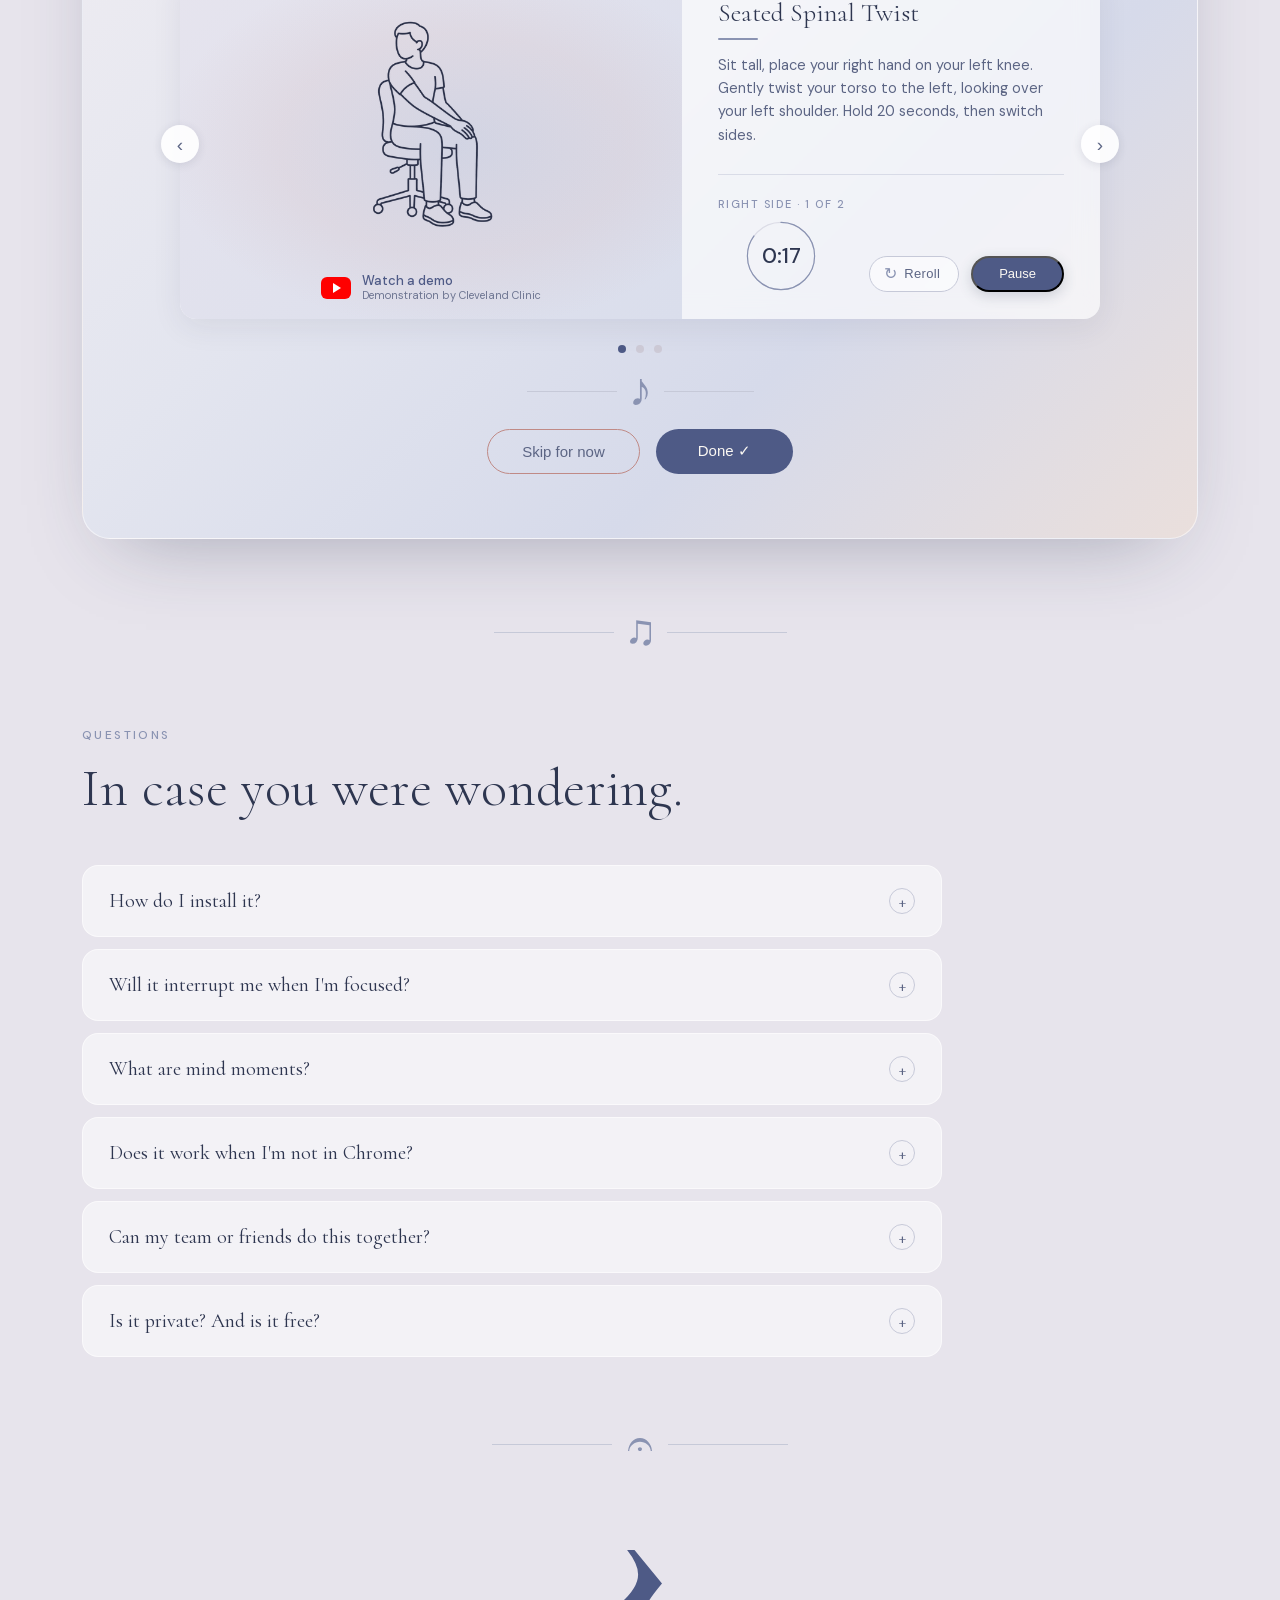
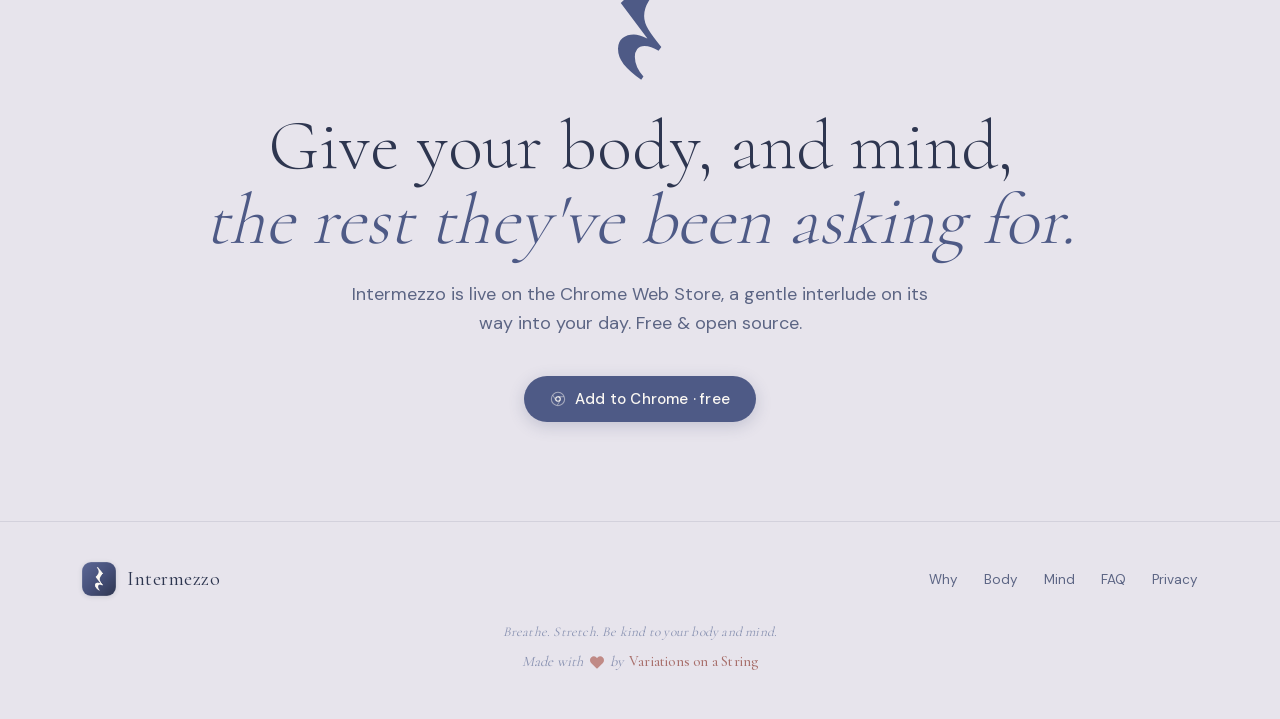
==== commit 82e4b376: "feat: update site for store launch with structured data and SEO" ====
--- a/site/index.html
+++ b/site/index.html
@@ -3,30 +3,125 @@
 <head>
 <meta charset="UTF-8" />
 <meta name="viewport" content="width=device-width, initial-scale=1.0" />
-<title>Intermezzo — Breathe, stretch, be kind to your body and mind</title>
-<meta name="description" content="A Chrome extension with gentle reminders to stretch, fix your posture, and check in with your mind — reaching you in any app, throughout your workday." />
+<title>Intermezzo: Breathe, stretch, be kind to your body and mind</title>
+<meta name="description" content="A Chrome extension with gentle reminders to stretch, fix your posture, and check in with your mind, reaching you in any app, throughout your day." />
 <link rel="canonical" href="https://intermezzo.care/" />
 <meta name="theme-color" content="#E7E4EC" />
 
 <!-- Open Graph / social -->
 <meta property="og:type" content="website" />
+<meta property="og:locale" content="en_US" />
 <meta property="og:site_name" content="Intermezzo" />
 <meta property="og:url" content="https://intermezzo.care/" />
-<meta property="og:title" content="Intermezzo — A gentle interlude for body & mind" />
-<meta property="og:description" content="A Chrome extension with gentle reminders to stretch, fix your posture, and check in with your mind — reaching you in any app, throughout your workday." />
+<meta property="og:title" content="Intermezzo: A gentle interlude for body & mind" />
+<meta property="og:description" content="A Chrome extension with gentle reminders to stretch, fix your posture, and check in with your mind, reaching you in any app, throughout your day." />
 <meta property="og:image" content="https://intermezzo.care/og-image.png" />
 <meta property="og:image:secure_url" content="https://intermezzo.care/og-image.png" />
 <meta property="og:image:type" content="image/png" />
 <meta property="og:image:width" content="1200" />
 <meta property="og:image:height" content="630" />
-<meta property="og:image:alt" content="Intermezzo — a gentle interlude for body & mind" />
+<meta property="og:image:alt" content="Intermezzo: a gentle interlude for body & mind" />
 <meta name="twitter:card" content="summary_large_image" />
-<meta name="twitter:title" content="Intermezzo — A gentle interlude for body & mind" />
-<meta name="twitter:description" content="Gentle reminders to stretch, fix your posture, and check in with your mind — throughout your workday." />
+<meta name="twitter:title" content="Intermezzo: A gentle interlude for body & mind" />
+<meta name="twitter:description" content="Gentle reminders to stretch, fix your posture, and check in with your mind, throughout your day." />
 <meta name="twitter:image" content="https://intermezzo.care/og-image.png" />
 
 <link rel="icon" href="favicon.svg?v=2" type="image/svg+xml" />
 <link rel="stylesheet" href="styles.css" />
+
+<!-- Structured data -->
+<script type="application/ld+json">
+{
+  "@context": "https://schema.org",
+  "@graph": [
+    {
+      "@type": "Organization",
+      "@id": "https://intermezzo.care/#org",
+      "name": "Variations on a String",
+      "url": "https://www.variationsonastring.com",
+      "logo": "https://intermezzo.care/icon128.png"
+    },
+    {
+      "@type": "WebSite",
+      "@id": "https://intermezzo.care/#website",
+      "url": "https://intermezzo.care/",
+      "name": "Intermezzo",
+      "description": "A Chrome extension with gentle reminders to stretch, fix your posture, and check in with your mind.",
+      "publisher": { "@id": "https://intermezzo.care/#org" }
+    },
+    {
+      "@type": "SoftwareApplication",
+      "@id": "https://intermezzo.care/#app",
+      "name": "Intermezzo",
+      "url": "https://intermezzo.care/",
+      "image": "https://intermezzo.care/og-image.png",
+      "description": "Gentle reminders to take short, guided wellness breaks throughout your day: 50+ stretches, eye-rest breaks, posture fixes, and optional CBT-based mind moments. Free, open source, and private — everything stays on your device.",
+      "applicationCategory": "BrowserApplication",
+      "applicationSubCategory": "Chrome extension",
+      "operatingSystem": "Chrome OS, Windows, macOS, Linux",
+      "browserRequirements": "Requires Google Chrome",
+      "installUrl": "https://chromewebstore.google.com/detail/intermezzo/djlmhgokdfglhcdelkgljakecafpjbpj",
+      "isAccessibleForFree": true,
+      "offers": { "@type": "Offer", "price": "0", "priceCurrency": "USD" },
+      "publisher": { "@id": "https://intermezzo.care/#org" }
+    },
+    {
+      "@type": "FAQPage",
+      "@id": "https://intermezzo.care/#faq",
+      "mainEntity": [
+        {
+          "@type": "Question",
+          "name": "How do I install Intermezzo?",
+          "acceptedAnswer": {
+            "@type": "Answer",
+            "text": "Intermezzo is a Chrome extension on the Chrome Web Store. Add it to Chrome and a quarter-rest icon appears in your toolbar. Click it to set your interval, choose your break, or start one right away. No account, no setup."
+          }
+        },
+        {
+          "@type": "Question",
+          "name": "Will it interrupt me when I'm focused?",
+          "acceptedAnswer": {
+            "@type": "Answer",
+            "text": "Only as often as you ask it to. You choose the interval (anywhere from 15 minutes to 2 hours), and you can toggle reminders off entirely. When a nudge does arrive, it's a soft notification you can act on or snooze for a few minutes — never a jarring pop-up."
+          }
+        },
+        {
+          "@type": "Question",
+          "name": "What are mind moments?",
+          "acceptedAnswer": {
+            "@type": "Answer",
+            "text": "An optional moment for your mind that some breaks end with: 25 short practices drawn from cognitive behavioral therapy (CBT) — grounding and breathing, savoring and self-compassion, gentle reframes for common thinking traps, and a one-tap mood check-in. You can set them to Off, Occasional, or Always. Everything stays on your device."
+          }
+        },
+        {
+          "@type": "Question",
+          "name": "Does it work when I'm not in Chrome?",
+          "acceptedAnswer": {
+            "@type": "Answer",
+            "text": "Yes. Intermezzo sends a system notification and a chime that reach you even when Chrome is in the background, so a break finds you whether you're in another app, a fullscreen video, or a game."
+          }
+        },
+        {
+          "@type": "Question",
+          "name": "Can my team or friends do this together?",
+          "acceptedAnswer": {
+            "@type": "Answer",
+            "text": "Soon! The \"stretch together\" social features (pasting a Discord or Slack webhook so Intermezzo posts a friendly note to your channel when you finish a break) aren't live just yet, but they're coming in an upcoming release. When they land they'll be entirely opt-in: leave it blank and nothing is ever sent."
+          }
+        },
+        {
+          "@type": "Question",
+          "name": "Is Intermezzo private? And is it free?",
+          "acceptedAnswer": {
+            "@type": "Answer",
+            "text": "Yes to both. Intermezzo is free and open source, with no account and no tracking. Your settings, streak, and mood notes stay on your device. Nothing is ever sent anywhere."
+          }
+        }
+      ]
+    }
+  ]
+}
+</script>
 
 <!-- Vercel Web Analytics -->
 <script>
@@ -53,9 +148,9 @@
       <a href="#mind">Mind</a>
       <a href="#faq">FAQ</a>
     </nav>
-    <a class="btn btn-primary btn-sm" href="#install">
+    <a class="btn btn-primary btn-sm" href="https://chromewebstore.google.com/detail/intermezzo/djlmhgokdfglhcdelkgljakecafpjbpj" target="_blank" rel="noopener">
       <svg class="chrome-dot" viewBox="0 0 24 24" fill="none" aria-hidden="true"><circle cx="12" cy="12" r="10" stroke="currentColor" stroke-width="1.6" opacity="0.5"/><circle cx="12" cy="12" r="3.4" stroke="currentColor" stroke-width="1.6"/><path d="M12 8.6H21M8.7 13.9L4.2 6.2M15.3 13.9L10.8 21.6" stroke="currentColor" stroke-width="1.4" opacity="0.5"/></svg>
-      Coming soon
+      Add to Chrome
     </a>
   </div>
 </header>
@@ -66,13 +161,13 @@
 <section class="hero">
   <div class="wrap hero-grid">
     <div class="hero-copy">
-      <span class="soon-badge"><span class="soon-dot"></span>Coming soon to the Chrome Web Store</span>
+      <span class="soon-badge"><span class="soon-dot"></span>Now on the Chrome Web Store</span>
       <h1>A gentle interlude<br />for body <em>&amp; mind.</em></h1>
-      <p class="lead">Intermezzo nudges you to take short, guided wellness breaks through your workday — stretch, fix your posture, rest your eyes, and check in with your mind. A brief movement between the heavier movements of your day, because you weren't built to sit hunched at a screen for eight hours straight.</p>
+      <p class="lead">Intermezzo nudges you to take short, guided wellness breaks throughout your day: stretch, fix your posture, rest your eyes, and check in with your mind. A brief movement between the heavier movements of your day, because none of us were built to sit hunched at a screen for hours on end.</p>
       <div class="hero-cta">
-        <a class="btn btn-primary" href="#install">
+        <a class="btn btn-primary" href="https://chromewebstore.google.com/detail/intermezzo/djlmhgokdfglhcdelkgljakecafpjbpj" target="_blank" rel="noopener">
           <svg class="chrome-dot" viewBox="0 0 24 24" fill="none" aria-hidden="true"><circle cx="12" cy="12" r="10" stroke="currentColor" stroke-width="1.6" opacity="0.5"/><circle cx="12" cy="12" r="3.4" stroke="currentColor" stroke-width="1.6"/><path d="M12 8.6H21M8.7 13.9L4.2 6.2M15.3 13.9L10.8 21.6" stroke="currentColor" stroke-width="1.4" opacity="0.5"/></svg>
-          Coming soon to Chrome
+          Add to Chrome · it's free
         </a>
         <a class="btn btn-ghost" href="#how">See how it works</a>
       </div>
@@ -163,7 +258,7 @@
         <div class="def-word">intermezzo <span class="def-pos">noun · music</span></div>
         <div class="def-pron">/ˌɪn·tərˈmet·soʊ/</div>
         <div class="def-rule"></div>
-        <p class="def-text">A short, light <span class="accent">interlude</span> played between the main movements of a larger work — a graceful pause that lets everyone breathe before the next movement begins.</p>
+        <p class="def-text">A short, light <span class="accent">interlude</span> played between the main movements of a larger work, a graceful pause that lets everyone breathe before the next movement begins.</p>
         <div class="why-glyphs">
           <svg width="150" viewBox="51 -566 484 587" fill="none" aria-hidden="true"><path d="M499-113L499-451L230-486L230-157Q230-100 196.50-62Q163-24 107-24L107-24Q51-24 51-72L51-72Q51-96 64-117.50Q77-139 99-152.50Q121-166 147-166L147-166Q172-166 194-157L194-157L194-566L535-521L535-113Q535-72 517-41.50Q499-11 471.50 5Q444 21 413 21L413 21Q357 21 357-28L357-28Q357-68 387-95Q417-122 455-122L455-122Q478-122 499-113L499-113Z" fill="currentColor"/></svg>
         </div>
@@ -171,8 +266,8 @@
       <div class="why-body reveal">
         <div class="eyebrow" style="margin-bottom:16px;">Why Intermezzo</div>
         <h2 class="section-title" style="margin-bottom:22px;">Your body keeps the rhythm you forget to.</h2>
-        <p>We've all been there — hours deep in a working session, shoulders creeping up to your ears, back slowly curling into a question mark. By the time you notice, your neck is stiff and your hips are screaming.</p>
-        <p>An intermezzo is that pause for your workday: a brief, deliberate rest that lets you set down the tension and come back a little lighter. Each break is tailored to the time of day and what your body actually needs — not just another reminder to "take a break."</p>
+        <p>We've all been there. Hours deep at the screen, shoulders creeping up to your ears, back slowly curling into a question mark. By the time you notice, your neck is stiff and your hips are screaming.</p>
+        <p>An intermezzo is that pause for your day: a brief, deliberate rest that lets you set down the tension and come back a little lighter. Each break is tailored to the time of day and what your body actually needs, not just another reminder to "take a break."</p>
       </div>
     </div>
   </div>
@@ -191,7 +286,7 @@
     <div class="band-head reveal">
       <span class="eyebrow">What it does</span>
       <h2 class="section-title">Small, considered, and quietly intelligent.</h2>
-      <p class="section-lead">Every part of Intermezzo is built to feel like a moment apart — not another notification demanding your attention.</p>
+      <p class="section-lead">Every part of Intermezzo is built to feel like a moment apart, not another notification demanding your attention.</p>
     </div>
     <div class="feat-grid">
       <div class="feat glass reveal">
@@ -206,14 +301,14 @@
           <svg width="22" height="22" viewBox="0 0 24 24" fill="none"><path d="M2 12s3.5-6 10-6 10 6 10 6-3.5 6-10 6-10-6-10-6Z" stroke="currentColor" stroke-width="1.5" stroke-linejoin="round"/><circle cx="12" cy="12" r="2.6" stroke="currentColor" stroke-width="1.5"/></svg>
         </div>
         <h3>50+ stretches &amp; eye-rest</h3>
-        <p>Neck, shoulders, spine, chest, hips, legs, wrists — plus eye-rest breaks for screen strain. Each one written like a friend is coaching you through it.</p>
+        <p>Neck, shoulders, spine, chest, hips, legs, wrists, plus eye-rest breaks for screen strain. Each one written like a friend is coaching you through it.</p>
       </div>
       <div class="feat glass reveal">
         <div class="feat-ico">
           <svg width="22" height="22" viewBox="0 0 24 24" fill="none"><circle cx="12" cy="13" r="8" stroke="currentColor" stroke-width="1.5"/><path d="M12 9v4l2.6 1.6M9.5 3h5" stroke="currentColor" stroke-width="1.5" stroke-linecap="round"/></svg>
         </div>
         <h3>Built-in timer</h3>
-        <p>Per-side countdowns for stretches that need them. Just hit Start and follow along — no counting, no guessing how long to hold.</p>
+        <p>Per-side countdowns for stretches that need them. Just hit Start and follow along. No counting, no guessing how long to hold.</p>
       </div>
       <div class="feat glass reveal">
         <div class="feat-ico">
@@ -227,14 +322,14 @@
           <svg width="22" height="22" viewBox="0 0 24 24" fill="none"><circle cx="12" cy="12" r="9" stroke="currentColor" stroke-width="1.5"/><path d="M12 8v4l3 2" stroke="currentColor" stroke-width="1.5" stroke-linecap="round"/><path d="M3 8c1.3-1.6 3-2.7 4.8-3.1" stroke="currentColor" stroke-width="1.5" stroke-linecap="round" opacity="0.55"/></svg>
         </div>
         <h3>Snooze &amp; flexible intervals</h3>
-        <p>Mid-task? Snooze and pick it back up when you're ready. Set reminders anywhere from every 15 minutes to every 2 hours — you're in control.</p>
+        <p>Mid-task? Snooze and pick it back up when you're ready. Set reminders anywhere from every 15 minutes to every 2 hours. You're in control.</p>
       </div>
       <div class="feat glass warm reveal">
         <div class="feat-ico">
           <svg width="18" height="22" viewBox="51 -566 484 587" fill="none" aria-hidden="true"><path d="M499-113L499-451L230-486L230-157Q230-100 196.50-62Q163-24 107-24L107-24Q51-24 51-72L51-72Q51-96 64-117.50Q77-139 99-152.50Q121-166 147-166L147-166Q172-166 194-157L194-157L194-566L535-521L535-113Q535-72 517-41.50Q499-11 471.50 5Q444 21 413 21L413 21Q357 21 357-28L357-28Q357-68 387-95Q417-122 455-122L455-122Q478-122 499-113L499-113Z" fill="currentColor"/></svg>
         </div>
         <h3>A warm cello chime</h3>
-        <p>A soft, bowed cello swell marks the start and finish — not a notification beep. The whole break is designed to feel like a moment apart.</p>
+        <p>A soft, bowed cello swell marks the start and finish, not a notification beep. The whole break is designed to feel like a moment apart.</p>
       </div>
     </div>
   </div>
@@ -252,8 +347,8 @@
   <div class="wrap">
     <div class="band-head reveal">
       <span class="eyebrow">For your body</span>
-      <h2 class="section-title">Wherever the day settles, there's a release for it.</h2>
-      <p class="section-lead">Over fifty exercises spanning every place tension likes to hide — including eye-rest breaks for screen strain — each paired with a simple illustration and a friendly, step-by-step coach.</p>
+      <h2 class="section-title">Whatever the day brings, there's a release for it.</h2>
+      <p class="section-lead">Over fifty exercises spanning every place tension likes to hide (including eye-rest breaks for screen strain), each paired with a simple illustration and a friendly, step-by-step coach.</p>
     </div>
 
     <div class="areas reveal">
@@ -302,7 +397,7 @@
       </div>
       <div class="saside glass reveal">
         <span class="big">~90s</span>
-        <span class="lbl">A typical interlude — long enough to reset, short enough to never disrupt.</span>
+        <span class="lbl">A typical interlude: long enough to reset, short enough to never disrupt.</span>
       </div>
     </div>
   </div>
@@ -322,20 +417,20 @@
       <div class="split-body reveal">
         <span class="eyebrow" style="color:var(--terra-deep);">For your mind</span>
         <h2 class="section-title">Care for your mind, not just your body.</h2>
-        <p>Some breaks end with an optional, on-device moment for your mind — <b>25 short practices</b> grounded in <b>cognitive behavioral therapy (CBT)</b>, one of the most evidence-backed approaches for easing a busy, anxious mind. Set them to <b>Off</b>, <b>Occasional</b>, or <b>Always</b>.</p>
+        <p>Some breaks end with an optional, on-device moment for your mind: <b>25 short practices</b> grounded in <b>cognitive behavioral therapy (CBT)</b>, one of the most evidence-backed approaches for easing a busy, anxious mind. Set them to <b>Off</b>, <b>Occasional</b>, or <b>Always</b>.</p>
         <ul class="split-list">
           <li><span class="tick"><svg width="13" height="13" viewBox="0 0 24 24" fill="none"><path d="M5 12l4 4 10-10" stroke="currentColor" stroke-width="2" stroke-linecap="round" stroke-linejoin="round"/></svg></span><span><b>Grounding &amp; breathing</b> to settle a racing mind</span></li>
-          <li><span class="tick"><svg width="13" height="13" viewBox="0 0 24 24" fill="none"><path d="M5 12l4 4 10-10" stroke="currentColor" stroke-width="2" stroke-linecap="round" stroke-linejoin="round"/></svg></span><span><b>Savoring &amp; self-compassion</b> — noticing the good, easing the harsh inner voice</span></li>
+          <li><span class="tick"><svg width="13" height="13" viewBox="0 0 24 24" fill="none"><path d="M5 12l4 4 10-10" stroke="currentColor" stroke-width="2" stroke-linecap="round" stroke-linejoin="round"/></svg></span><span><b>Savoring &amp; self-compassion</b>: noticing the good, easing the harsh inner voice</span></li>
           <li><span class="tick"><svg width="13" height="13" viewBox="0 0 24 24" fill="none"><path d="M5 12l4 4 10-10" stroke="currentColor" stroke-width="2" stroke-linecap="round" stroke-linejoin="round"/></svg></span><span><b>Gentle reframes</b> for the thinking traps a tired mind falls into</span></li>
-          <li><span class="tick"><svg width="13" height="13" viewBox="0 0 24 24" fill="none"><path d="M5 12l4 4 10-10" stroke="currentColor" stroke-width="2" stroke-linecap="round" stroke-linejoin="round"/></svg></span><span><b>A one-tap mood check-in</b> — kept entirely on your device</span></li>
+          <li><span class="tick"><svg width="13" height="13" viewBox="0 0 24 24" fill="none"><path d="M5 12l4 4 10-10" stroke="currentColor" stroke-width="2" stroke-linecap="round" stroke-linejoin="round"/></svg></span><span><b>A one-tap mood check-in</b>: kept entirely on your device</span></li>
         </ul>
-        <p class="mind-aside">And on a string of rough days, a quiet, dismissible note points toward real human support — never an alarm, never anything sent anywhere.</p>
+        <p class="mind-aside">And on a string of rough days, a quiet, dismissible note points toward real human support, never an alarm, never anything sent anywhere.</p>
       </div>
       <div class="split-visual reveal">
         <div class="mind-examples">
           <div class="mind-card">
             <div class="mind-eyebrow"><span class="dotm"></span> Savor · three good things</div>
-            <p class="mind-prompt">"One thing — however tiny — that went okay since your last break?"</p>
+            <p class="mind-prompt">"One thing, however tiny, that went okay since your last break?"</p>
             <div class="savoring-row">
               <input class="savoring-input" type="text" placeholder="Even something small counts…" readonly />
               <button class="mind-keep" type="button">Keep it</button>
@@ -351,7 +446,7 @@
             </div>
           </div>
         </div>
-        <p class="mind-foot">Both drawn from CBT · private &amp; on-device — never leaves your browser</p>
+        <p class="mind-foot">Both drawn from CBT · private &amp; on-device · never leaves your browser</p>
       </div>
     </div>
   </div>
@@ -375,7 +470,7 @@
           </div>
           <div class="notif-body">
             <div class="notif-title">Time for an interlude</div>
-            <div class="notif-sub">A 90-second break — your shoulders will thank you.</div>
+            <div class="notif-sub">A 90-second break. Your shoulders will thank you.</div>
             <div class="notif-actions">
               <span class="notif-btn">Stretch now</span>
               <span class="notif-btn ghost">Snooze 5 min</span>
@@ -386,7 +481,7 @@
       <div class="split-body reveal">
         <span class="eyebrow">Reaches you in any app</span>
         <h2 class="section-title">You don't spend all day in the browser.</h2>
-        <p>A system notification and a soft chime fire even when Chrome is in the background — so the nudge lands whether you're in Figma, a fullscreen video, or a game, not just when you're looking at a tab.</p>
+        <p>A system notification and a soft chime fire even when Chrome is in the background, so the nudge lands whether you're in Figma, a fullscreen video, or a game, not just when you're looking at a tab.</p>
         <p>Click it to open your guided break, or hit <b>Snooze</b> and Intermezzo will find you again in a few minutes.</p>
       </div>
     </div>
@@ -405,10 +500,10 @@
   <div class="wrap">
     <div class="split">
       <div class="split-body reveal">
-        <span class="eyebrow">Stretch together</span>
+        <span class="eyebrow">Stretch together <span class="soon-badge" style="margin-left:8px;"><span class="soon-dot"></span>Coming soon</span></span>
         <h2 class="section-title">Keep your people moving too.</h2>
-        <p>Paste a Discord or Slack webhook and your name, and Intermezzo posts a friendly note to that channel each time you finish a break — a gentle nudge for your friend group or team to move too.</p>
-        <p>Leave it blank and nothing is ever sent. Calm, private, and account-free — your data stays on your device.</p>
+        <p>Soon you'll be able to paste a Discord or Slack webhook and your name, and Intermezzo will post a friendly note to that channel each time you finish a break, a gentle nudge for your friend group or team to move too.</p>
+        <p>The social features aren't live just yet. They're on the way in an upcoming release. As always, it'll be fully opt-in: leave it blank and nothing is ever sent. Calm, private, and account-free. Your data stays on your device.</p>
       </div>
       <div class="split-visual reveal">
         <div class="chat-card">
@@ -417,14 +512,14 @@
             <div class="chat-av a">A</div>
             <div class="chat-body">
               <div class="chat-name">Anna <span>just now</span></div>
-              <div class="chat-text">finished an interlude — neck &amp; shoulders. Your turn <span class="glyph-inline">♩</span></div>
+              <div class="chat-text">finished an interlude, neck &amp; shoulders. Your turn <span class="glyph-inline">♩</span></div>
             </div>
           </div>
           <div class="chat-msg">
             <div class="chat-av b">D</div>
             <div class="chat-body">
               <div class="chat-name">Daniel <span>2 min ago</span></div>
-              <div class="chat-text">on it — hips today, I've been sitting since 9 😮‍💨</div>
+              <div class="chat-text">on it, hips today, I've been sitting since 9 😮‍💨</div>
             </div>
           </div>
           <div class="chat-msg">
@@ -463,7 +558,7 @@
       <div class="step reveal">
         <div class="step-line"></div>
         <h3>A nudge that finds you</h3>
-        <p>A gentle notification and soft chime reach you in any app. Click to begin — or snooze and pick it up in a few minutes.</p>
+        <p>A gentle notification and soft chime reach you in any app. Click to begin, or snooze and pick it up in a few minutes.</p>
       </div>
       <div class="step reveal">
         <div class="step-line"></div>
@@ -473,7 +568,7 @@
       <div class="step reveal">
         <div class="step-line"></div>
         <h3>Come back lighter</h3>
-        <p>A little confetti, a kind word, and your streak ticks up — and, if you like, a note to your channel so friends move too.</p>
+        <p>A little confetti, a kind word, and your streak ticks up. And soon, if you like, a note to your channel so friends move too.</p>
       </div>
     </div>
   </div>
@@ -587,27 +682,27 @@
     <div class="faq-grid">
       <details class="faq reveal">
         <summary>How do I install it? <span class="q-mark">+</span></summary>
-        <div class="faq-body">Intermezzo is a Chrome extension that's launching on the Chrome Web Store soon. Once it's live, you'll add it to Chrome and a quarter-rest icon appears in your toolbar — click it to set your interval, choose your break, or start one right away. No account, no setup.</div>
+        <div class="faq-body">Intermezzo is a Chrome extension on the <a href="https://chromewebstore.google.com/detail/intermezzo/djlmhgokdfglhcdelkgljakecafpjbpj" target="_blank" rel="noopener">Chrome Web Store</a>. Add it to Chrome and a quarter-rest icon appears in your toolbar. Click it to set your interval, choose your break, or start one right away. No account, no setup.</div>
       </details>
       <details class="faq reveal">
         <summary>Will it interrupt me when I'm focused? <span class="q-mark">+</span></summary>
-        <div class="faq-body">Only as often as you ask it to. You choose the interval — anywhere from 15 minutes to 2 hours — and you can toggle reminders off entirely. When a nudge does arrive, it's a soft notification you can act on or snooze for a few minutes; never a jarring pop-up.</div>
+        <div class="faq-body">Only as often as you ask it to. You choose the interval (anywhere from 15 minutes to 2 hours), and you can toggle reminders off entirely. When a nudge does arrive, it's a soft notification you can act on or snooze for a few minutes; never a jarring pop-up.</div>
       </details>
       <details class="faq reveal">
         <summary>What are mind moments? <span class="q-mark">+</span></summary>
-        <div class="faq-body">An optional moment for your mind that some breaks end with — 25 short practices drawn from cognitive behavioral therapy (CBT): grounding and breathing, savoring and self-compassion, gentle reframes for common thinking traps, and a one-tap mood check-in. You can set them to Off, Occasional, or Always. Everything stays on your device.</div>
+        <div class="faq-body">An optional moment for your mind that some breaks end with: 25 short practices drawn from cognitive behavioral therapy (CBT), grounding and breathing, savoring and self-compassion, gentle reframes for common thinking traps, and a one-tap mood check-in. You can set them to Off, Occasional, or Always. Everything stays on your device.</div>
       </details>
       <details class="faq reveal">
         <summary>Does it work when I'm not in Chrome? <span class="q-mark">+</span></summary>
-        <div class="faq-body">Yes. Intermezzo sends a system notification and a chime that reach you even when Chrome is in the background — so a break finds you whether you're in another app, a fullscreen video, or a game.</div>
+        <div class="faq-body">Yes. Intermezzo sends a system notification and a chime that reach you even when Chrome is in the background, so a break finds you whether you're in another app, a fullscreen video, or a game.</div>
       </details>
       <details class="faq reveal">
         <summary>Can my team or friends do this together? <span class="q-mark">+</span></summary>
-        <div class="faq-body">If you'd like. Paste a Discord or Slack webhook URL and your name in the popup, and Intermezzo posts a friendly note to that channel when you finish a break. Leave it blank and nothing is ever sent — it's entirely opt-in.</div>
+        <div class="faq-body">Soon! The "stretch together" social features (pasting a Discord or Slack webhook so Intermezzo posts a friendly note to your channel when you finish a break) aren't live just yet, but they're coming in an upcoming release. When they land they'll be entirely opt-in: leave it blank and nothing is ever sent.</div>
       </details>
       <details class="faq reveal">
         <summary>Is it private? And is it free? <span class="q-mark">+</span></summary>
-        <div class="faq-body">Yes to both. Intermezzo is free and open source, with no account and no tracking. Your settings, streak, and mood notes stay on your device — the only thing ever sent anywhere is the optional stretch-together message, to the webhook you enter yourself.</div>
+        <div class="faq-body">Yes to both. Intermezzo is free and open source, with no account and no tracking. Your settings, streak, and mood notes stay on your device. Nothing is ever sent anywhere today. Once the optional stretch-together feature ships, the only thing ever sent will be that message, to the webhook you enter yourself.</div>
       </details>
     </div>
   </div>
@@ -628,13 +723,13 @@
         <svg width="44" viewBox="51 -878 256 755" fill="none" aria-hidden="true"><path d="M104-878L147-878L307-683Q257-624 230-581Q203-538 203-494L203-494Q203-457 227-416.50Q251-376 303-314L303-314L287-292Q243-320 205-320L205-320Q177-320 163-301.50Q149-283 149-257L149-257Q149-225 162.50-196.50Q176-168 199-142L199-142L186-123Q117-173 84-214Q51-255 51-303L51-303Q51-346 78-366Q105-386 143-386L143-386Q173-386 221-363L221-363L221-365L67-570Q168-659 168-736L168-736Q168-797 104-878L104-878Z" fill="#4E5A86"/></svg>
       </span>
     </div>
-    <h2 class="reveal">Give your body — and mind —<br /><em>the rest they've been asking for.</em></h2>
-    <p class="reveal">Intermezzo is landing on the Chrome Web Store soon — a gentle interlude on its way into your day. It'll be free &amp; open source when it arrives.</p>
+    <h2 class="reveal">Give your body, and mind,<br /><em>the rest they've been asking for.</em></h2>
+    <p class="reveal">Intermezzo is live on the Chrome Web Store, a gentle interlude on its way into your day. Free &amp; open source.</p>
     <div class="reveal" style="display:flex;gap:14px;justify-content:center;flex-wrap:wrap;">
-      <span class="btn btn-primary is-soon" aria-disabled="true">
+      <a class="btn btn-primary" href="https://chromewebstore.google.com/detail/intermezzo/djlmhgokdfglhcdelkgljakecafpjbpj" target="_blank" rel="noopener">
         <svg class="chrome-dot" viewBox="0 0 24 24" fill="none" aria-hidden="true"><circle cx="12" cy="12" r="10" stroke="currentColor" stroke-width="1.6" opacity="0.5"/><circle cx="12" cy="12" r="3.4" stroke="currentColor" stroke-width="1.6"/><path d="M12 8.6H21M8.7 13.9L4.2 6.2M15.3 13.9L10.8 21.6" stroke="currentColor" stroke-width="1.4" opacity="0.5"/></svg>
-        Coming soon — free when it lands
-      </span>
+        Add to Chrome · free
+      </a>
     </div>
   </div>
 </section>
@@ -646,7 +741,6 @@
       <img class="mark" src="icon128.png" alt="Intermezzo" width="34" height="34" />
       <span class="name">Intermezzo</span>
     </a>
-    <span class="footer-note">Breathe. Stretch. Be kind to your body and mind.</span>
     <nav class="footer-links">
       <a href="#why">Why</a>
       <a href="#body">Body</a>
@@ -656,6 +750,7 @@
     </nav>
   </div>
   <div class="wrap footer-credit">
+    <p class="footer-note">Breathe. Stretch. Be kind to your body and mind.</p>
     <p>
       <span>Made with</span>
       <svg class="beating-heart" xmlns="http://www.w3.org/2000/svg" width="14" height="14"
--- a/site/styles.css
+++ b/site/styles.css
@@ -813,13 +813,13 @@
   flex-wrap: wrap;
 }
 .footer .brand .name { font-size: 20px; }
-.footer-note { font-size: 13px; color: var(--moss); font-style: italic; font-family: var(--serif); }
+.footer-credit .footer-note { display: block; font-size: 13.5px; color: var(--moss); font-style: italic; font-family: var(--serif); margin: 0 0 10px; letter-spacing: 0.2px; }
 .footer-links { display: flex; gap: 26px; }
 .footer-links a { font-size: 13.5px; color: var(--sage); text-decoration: none; transition: color 0.2s; }
 .footer-links a:hover { color: var(--olive); }
 
 /* ===== Creator credit ===== */
-.footer-credit { margin-top: 26px; text-align: center; }
+.footer-credit { margin-top: 28px; text-align: center; }
 .footer-credit p {
   display: inline-flex;
   align-items: center;
